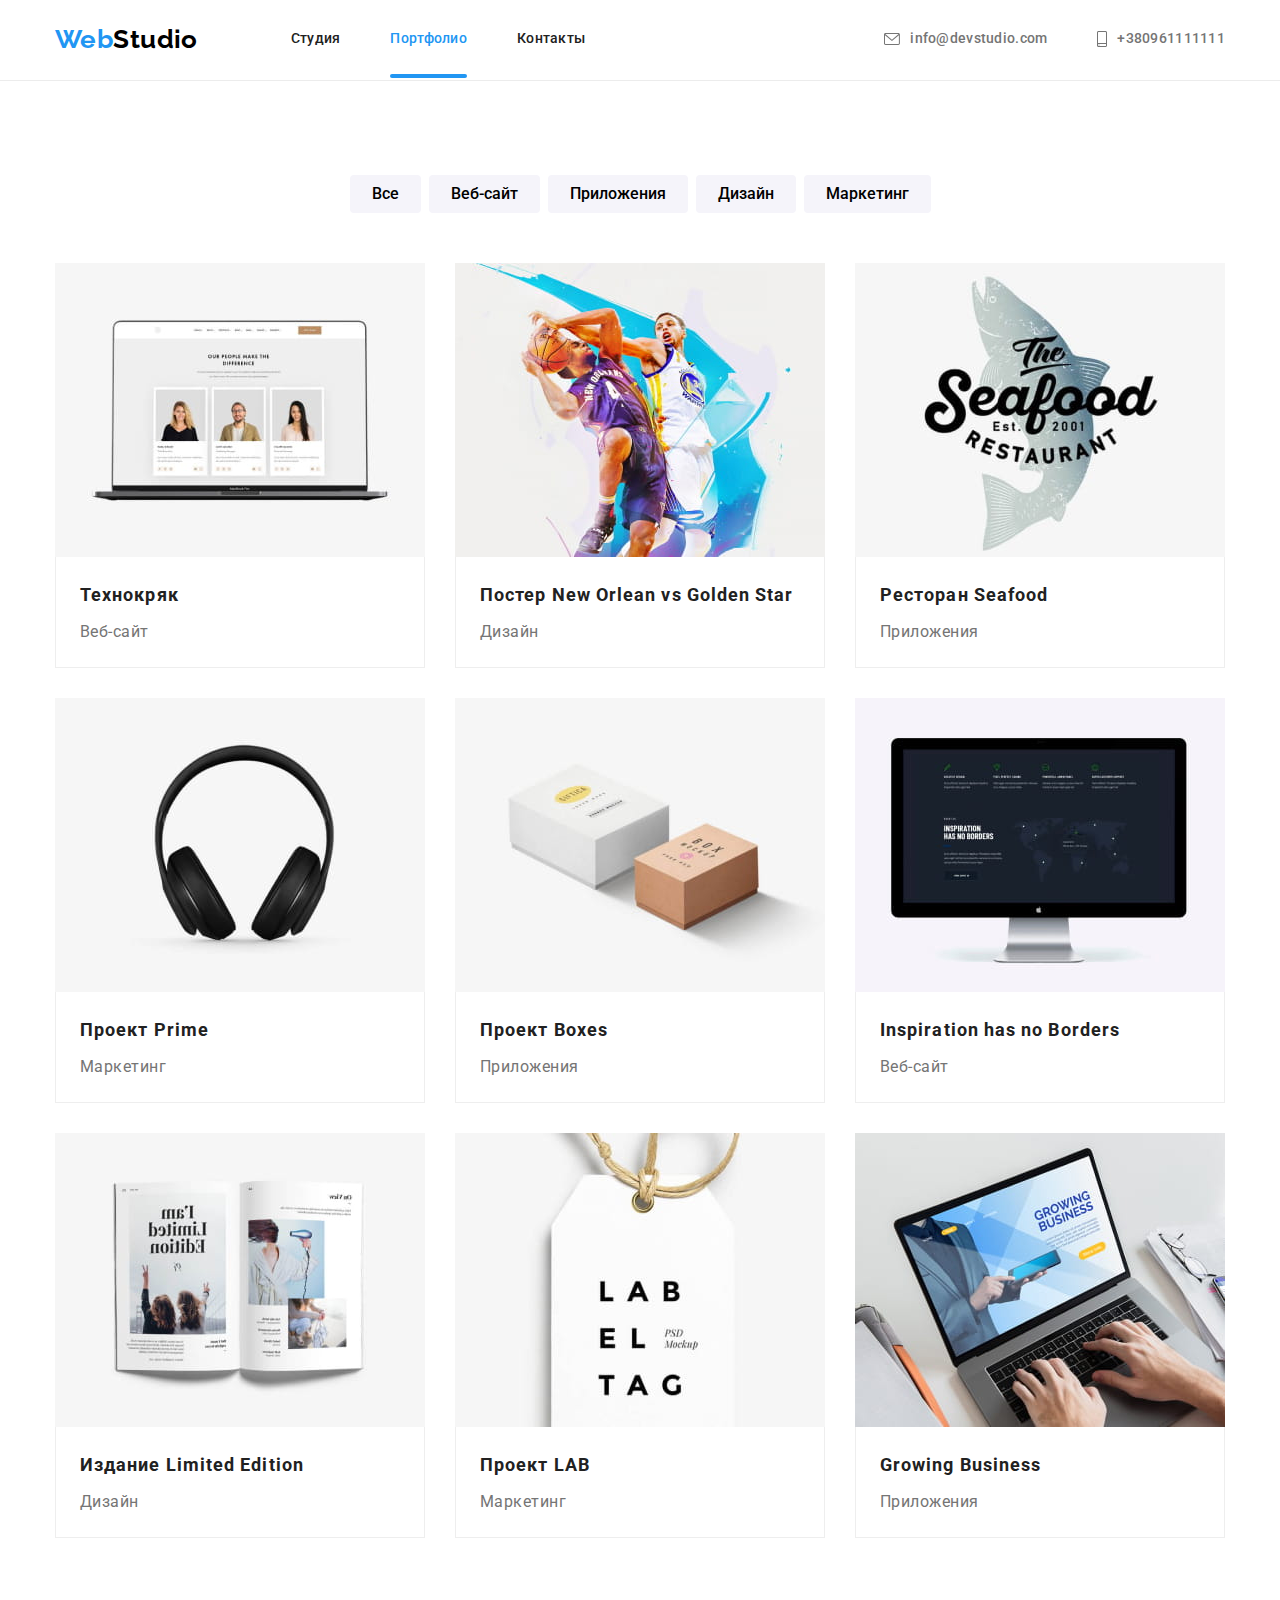
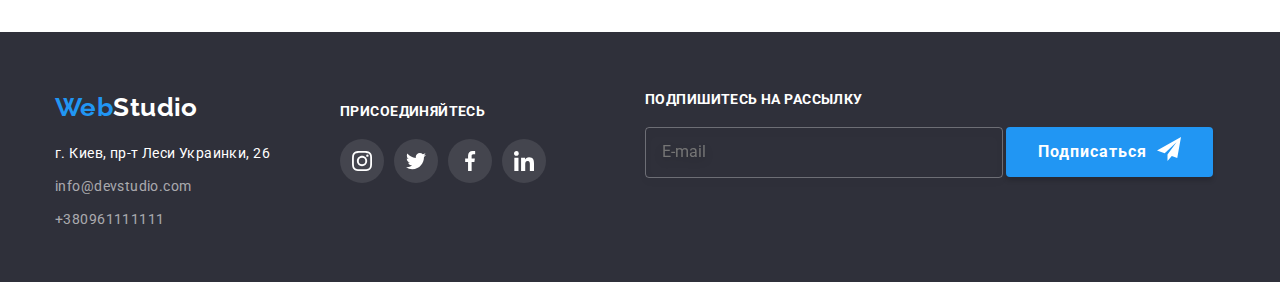
==== portfolio.html @ 018af321 "Initial commit" ====
<!DOCTYPE html>
<html lang="ru">
<head>
    <meta charset="UTF-8">
    <meta http-equiv="X-UA-Compatible" content="IE=edge">
    <meta name="viewport" content="width=device-width, initial-scale=1.0">
    <title>portfolio</title>
    <link
        href="https://fonts.googleapis.com/css2?family=Raleway:wght@700&family=Roboto:wght@400;500;700;900&display=swap"
        rel="stylesheet">
    <link rel="stylesheet"
        href="https://cdnjs.cloudflare.com/ajax/libs/modern-normalize/0.2.0/modern-normalize.min.css">
    <link rel="stylesheet" href="./css/styles.min.css"/>
</head>
<body class="page">
    <header class="header">
        <div class="container header__container">
            <nav class="header__nav ">
                <a href="./index.html" class="logo header__logo list"><span class="logo__color">Web</span>Studio</a>
                <ul class="list-menu list">
                    <li class="menu__item"><a href="./index.html" class="link menu__link  list">Студия</a></li>
                    <li class="menu__item"><a href="./portfolio.html" class="link menu__link current list">Портфолио</a></li>
                    <li class="menu__item"><a href="#contacts" class="link menu__link list">Контакты</a></li>
                </ul>
            </nav>
            <ul class="auth-nav list">
                <li class="menu__item"><a href="mailto:info@devstudio.com" aria-label="Почта" class="link__contacts list">
                        <svg class="link-contacts-icon" width="16" height="12">
                            <use href="./images/icons.svg#icon-envelope"></use>
                        </svg>info@devstudio.com
                    </a>
                </li>
                <li class="item"><a href="tel:+380961111111" aria-label="Телефон" class="link__contacts list">
                        <svg class="link-contacts-icon" width="10" height="16">
                            <use href="./images/icons.svg#icon-smartphone"></use>
                        </svg>+380961111111</a></li>
            </ul>
        </div>
    </header>
    <main>
        <section class="portfolio">
            <div class="container">
                <h1 class="visually-hidden">Портфолио</h1>
                <ul class="filter list">
                    <li class="filter__item"><button type="button" class="filter__button" aria-label="Все">Все</button></li>
                    <li class="filter__item"><button type="button" class="filter__button" aria-label="Веб-сайт">Веб-сайт</button></li>
                    <li class="filter__item"><button type="button" class="filter__button" aria-label="Приложения">Приложения</button></li>
                    <li class="filter__item"><button type="button" class="filter__button" aria-label="Дизайн">Дизайн</button></li>
                    <li class="filter__item"><button type="button" class="filter__button" aria-label="Маркетинг">Маркетинг</button></li>
                </ul>
                <ul class="filter-cards list">
                    <li class="filter-cards__item">
                          <a href="" aria-label="Веб-сайт" class="filter-cards__link list" target="_blank"
                             rel="noopener noreferrer">
                            <div class="animation-box">
                             <img src="./images/projects/img8.jpg" alt="На фото ноутбук" width="370"
                                class="filter-foto">
                                <p class="animation-box__thumb"><span class="animation-box__text">Технокряк это
                                    современная площадка распространения коронавируса.
                                    Компании
                                    используют эту платформу для цифрового
                                    шпионажа и атак на защищённые сервера конкурентов.</span></p>
                             </div>
                        <div class="filter-box">
                            <h2 class="filter-box__title">Технокряк</h2>
                            <p class="filter-box__text">Веб-сайт</p>
                        </div>
                    </a>
                </li>
                    <li class="filter-cards__item">
                        <a href="" aria-label="Дизайн" class="filter-cards__link list" target="_blank"
                                        rel="noopener noreferrer">   
                            <div class="animation-box">         
                                <img src="./images/projects/img9.jpg" alt="На фото афиша с баскетболистами" width="370"
                                class="filter-foto">                                
                                <p class="animation-box__thumb"><span class="animation-box__text">
                                    Технокряк это современная площадка распространения коронавируса. Компании используют эту платформу для цифрового шпионажа и атак на защищённые сервера конкурентов.
                                </span>   
                            </p>    
                         </div>        
                                <div class="filter-box">
                                     <h2 class="filter-box__title">Постер New Orlean vs Golden Star</h2>
                                    <p class="filter-box__text">Дизайн</p>
                                 </div>                           
                        </a>
                    </li>
                    <li class="filter-cards__item">
                        <a href="" aria-label="Приложения"  class="filter-cards__link list" target="_blank"
                                        rel="noopener noreferrer">
                            <div class="animation-box"> 
                                <img src="./images/projects/img10.jpg" alt="На фото логотип ресторана" width="370"
                                     class="filter-foto">
                                        <p class="animation-box__thumb"><span class="animation-box__text">
                                        Технокряк это современная площадка распространения коронавируса. Компании используют эту платформу для цифрового шпионажа и атак на защищённые сервера конкурентов.</span>
                                        </p>          
                             </div>                                           
                            <div class="filter-box">
                                <h2 class="filter-box__title">Ресторан Seafood</h2>
                                <p class="filter-box__text">Приложения</p>
                            </div>
                        </a>
                    </li>
                    <li class="filter-cards__item">
                        <a href="" aria-label="Маркетинг" class="filter-cards__link list" target="_blank"
                                        rel="noopener noreferrer">
                            <div class="animation-box"> 
                                <img src="./images/projects/img13.jpg" alt="На фото наушники" width="370"
                                class="filter-foto">
                                    <p class="animation-box__thumb"><span class="animation-box__text">
                                    Технокряк это современная площадка распространения коронавируса. Компании используют эту платформу для цифрового шпионажа и атак на защищённые сервера конкурентов.</span>
                                    </p>
                         </div>             
                                <div class="filter-box">
                                    <h2 class="filter-box__title">Проект Prime</h2>
                                    <p class="filter-box__text">Маркетинг</p>
                                </div>      
                         </a>
                    </li>
                    <li class="filter-cards__item">
                        <a href="" aria-label="Приложения" class="filter-cards__link list" target="_blank"
                                        rel="noopener noreferrer">
                             <div class="animation-box">
                                 <img src="./images/projects/img11.jpg" alt="На фото коробки" width="370"
                                class="filter-foto">
                                    <p class="animation-box__thumb"><span class="animation-box__text">
                                    Технокряк это современная площадка распространения коронавируса. Компании используют эту платформу для цифрового шпионажа и атак на защищённые сервера конкурентов.</span>
                                    </p>         
                         </div>               
                            <div class="filter-box">
                                <h2 class="filter-box__title">Проект Boxes</h2>
                                <p class="filter-box__text">Приложения</p>
                            </div>
                        </a>
                    </li>
                    <li class="filter-cards__item">
                        <a href="" aria-label="Веб-сайт" class="filter-cards__link list" target="_blank"
                                        rel="noopener noreferrer">
                            <div class="animation-box">
                                <img src="./images/projects/img12.jpg" alt="На фото монитор" width="370"
                                class="filter-foto">
                                    <p class="animation-box__thumb"><span class="animation-box__text">
                                    Технокряк это современная площадка распространения коронавируса. Компании используют эту платформу для цифрового шпионажа и атак на защищённые сервера конкурентов.</span>
                                    </p>
                         </div>              
                             <div class="filter-box">
                                <h2 class="filter-box__title">Inspiration has no Borders</h2>
                                <p class="filter-box__text">Веб-сайт</p>
                            </div>
                        </a>
                    </li>
                    <li class="filter-cards__item">
                        <a href="" aria-label="Дизайн" class="filter-cards__link list" target="_blank"
                                        rel="noopener noreferrer">
                             <div class="animation-box">
                                <img src="./images/projects/img14.jpg" alt="На фото книга" width="370" class="filter-foto">
                                    <p class="animation-box__thumb"><span class="animation-box__text">
                                    Технокряк это современная площадка распространения коронавируса. Компании используют эту платформу для цифрового шпионажа и атак на защищённые сервера конкурентов.</span>>
                                    </p>
                         </div>        
                            <div class="filter-box">
                                <h2 class="filter-box__title">Издание Limited Edition</h2>
                                <p class="filter-box__text">Дизайн</p>
                            </div>
                        </a>
                    </li>
                    <li class="filter-cards__item">
                        <a href="" aria-label="Маркетинг" class="filter-cards__link list" target="_blank"
                                        rel="noopener noreferrer">
                             <div class="animation-box">
                                <img src="./images/projects/img15.jpg" alt="На фото ярлык с логотипом" width="370"
                                class="filter-foto">
                                        <p class="animation-box__thumb"><span class="animation-box__text">
                                        Технокряк это современная площадка распространения коронавируса. Компании используют эту платформу для цифрового шпионажа и атак на защищённые сервера конкурентов.</span>
                                        </p>
                             </div>        
                            <div class="filter-box">
                                <h2 class="filter-box__title">Проект LAB</h2>
                                <p class="filter-box__text">Маркетинг</p>
                            </div>
                        </a>
                    </li>
                    <li class="filter-cards__item">
                        <a href="" aria-label="Приложения" class="filter-cards__link list" target="_blank"
                                        rel="noopener noreferrer">
                                        <div class="animation-box">
                            <img src="./images/projects/img16.jpg" alt="На фото человек работает на ноутбуке"
                                width="370" class="filter-foto">
                                    <p  class="animation-box__thumb"><span class="animation-box__text">
                                    Технокряк это современная площадка распространения коронавируса. Компании используют эту платформу для цифрового шпионажа и атак на защищённые сервера конкурентов.</span>
                                    </p>
                                </div>       
                            <div class="filter-box">
                                <h2 class="filter-box__title">Growing Business</h2>
                                <p class="filter-box__text">Приложения</p>
                            </div>
                        </a>
                    </li>
                </ul>
            </div>
        </section>
    </main>
    <footer class="footer">
        <div class="container">
            <div class="footerbox">
                <div class="footer__address-block">
                    <a href="./index.html" class="logo footer__logo--size"><span class="logo__color">Web</span><span
                            class="logo-color--change">Studio</span></a>
                    <address class="footer-address" id="contacts">
                        <ul class="footer-address__list list">
                            <li><a href="https://goo.gl/maps/zxBXprxEHdJfPsus8" aria-label="Гугл карта" target="_blank"
                                    rel="noopener noreferrer" class="footer-address__map list">
                                    г. Киев, пр-т Леси Украинки, 26</a></li>
                            <li><a href="mailto:info@devstudio.com" aria-label="Почта"
                                    class="footer-address__contacts list">info@devstudio.com</a></li>
                            <li><a href="tel:+380961111111" aria-label="Телефон"
                                    class="footer-address__contacts list">+380961111111</a></li>
                        </ul>
                    </address>
                </div>
                <div class="footer-social">
                    <p class="footer-social__text">присоединяйтесь</p>
                    <ul class="social-list list">
                        <li class="social-list__item ">
                            <a href="" class="social-list__link end" aria-label="Инстаграмм" target="_blank"
                                rel="noopener noreferrer">
                                <svg class="social-list__icon end" width="20" height="20">
                                    <use href="./images/icons.svg#icon-instagram"></use>
                                </svg>
                            </a>
                        </li>
                        <li class="social-list__item">
                            <a href="" class="social-list__link end" aria-label="Твиттер" target="_blank"
                                rel="noopener noreferrer">
                                <svg class="social-list__icon end" width="20" height="20">
                                    <use href="./images/icons.svg#icon-twitter"></use>
                                </svg>
                            </a>
                        </li>
                        <li class="social-list__item">
                            <a href="" class="social-list__link end" aria-label="Фейсбук" target="_blank"
                                rel="noopener noreferrer">
                                <svg class="social-list__icon end" width="20" height="20">
                                    <use href="./images/icons.svg#icon-facebook"></use>
                                </svg>
                            </a>
                        </li>
                        <li class="social-list__item">
                            <a href="" class="social-list__link end" aria-label="Линкедин" target="_blank"
                                rel="noopener noreferrer">
                                <svg class="social-list__icon end" width="20" height="20">
                                    <use href="./images/icons.svg#icon-linkedin"></use>
                                </svg>
                            </a>
                        </li>
                    </ul>
                </div>
            </div>
            <div class="footer-mailing">
                <p class="footer-mailing__title">Подпишитесь на рассылку</p>
                <div class="footer-form">
                    <form name="footer-form__signup">
                        <label class="signup__label">
                        <input class="footer-form-input" type="email" name="email" placeholder="E-mail" />
                        <button class="button footer-button" type="submit">Подписаться
                            <svg class="icon" width="24" height="24">
                              <use href="./images/icons.svg#icon-send"></use>
                            </svg>
                        </button>
                      </form>
                </div>
            </div>
        </div>
    </footer>
</body>

</html>
---- css/styles.min.css ----
/*! modern-normalize | MIT License | https://github.com/sindresorhus/modern-normalize */html{box-sizing:border-box}*,::after,::before{box-sizing:inherit}html{line-height:1.15}body{margin:0}h1{font-size:2em;margin:.67em 0}hr{box-sizing:content-box;height:0}pre{font-family:monospace,monospace;font-size:1em}a{-webkit-text-decoration-skip:objects}abbr[title]{text-decoration:underline dotted}b,strong{font-weight:bolder}code,kbd,samp{font-family:monospace,monospace;font-size:1em}small{font-size:80%}sub,sup{font-size:75%;line-height:0;position:relative;vertical-align:baseline}sub{bottom:-.25em}sup{top:-.5em}button,input,optgroup,select,textarea{font-family:inherit;font-size:100%;line-height:1.15;margin:0}button,select{text-transform:none}[type=reset],[type=submit],button{-webkit-appearance:button}[type=button]::-moz-focus-inner,[type=reset]::-moz-focus-inner,[type=submit]::-moz-focus-inner,button::-moz-focus-inner{border-style:none;padding:0}[type=button]:-moz-focusring,[type=reset]:-moz-focusring,[type=submit]:-moz-focusring,button:-moz-focusring{outline:1px dotted ButtonText}fieldset{padding:.35em .75em .625em}legend{padding:0}progress{vertical-align:baseline}[type=number]::-webkit-inner-spin-button,[type=number]::-webkit-outer-spin-button{height:auto}[type=search]{-webkit-appearance:textfield;outline-offset:-2px}[type=search]::-webkit-search-cancel-button,[type=search]::-webkit-search-decoration{-webkit-appearance:none}::-webkit-file-upload-button{-webkit-appearance:button;font:inherit}details{display:block}summary{display:list-item}:root{--accent-color: #2196f3;--text-title-color: #212121;--text-color: #757575;--icons-color: #afb1b8;--primary-white-color: #ffffff;--dark-bg-color: #2f303a;--accent-bg-color: #f5f4fa;--section-text-set: 4;--section-text-set-gap: 30px;--team-list-set: 4;--team-list-set-gap: 30px;--section-foto-set: 3;--section-foto-set-gap: 30px;--section-button-footer: 15px;--section-clients-set: 6;--section-clients-set-gap: 30px;--section-filter-link-set: 3;--section-filter-link-gap: 30px;--bg-jobs-text: rgba(47, 48, 58, 0.8);--section-jobs-list-set: 3;--section-jobs-list-set-gap: 30px;--transition-transform: transform 250ms cubic-bezier(0.4, 0, 0.2, 1);--description-list-set: 4;--description-list-set-gap: 30px;--animation-box: rgba(33, 150, 243, 0.9);--card-shadow: 0px 1px 3px rgba(0, 0, 0, 0.12),
      0px 1px 1px rgba(0, 0, 0, 0.14), 0px 2px 1px rgba(0, 0, 0, 0.2);--card-shadow: 0px 1px 3px rgba(0, 0, 0, 0.12),
      0px 1px 1px rgba(0, 0, 0, 0.14), 0px 2px 1px rgba(0, 0, 0, 0.2);--filter-cards-shadow: 0px 1px 1px rgba(0, 0, 0, 0.12),
      0px 4px 4px rgba(0, 0, 0, 0.06), 1px 4px 6px rgba(0, 0, 0, 0.16);--filter-button-swdow: 0px 3px 1px rgba(0, 0, 0, 0.1),
      0px 1px 2px rgba(0, 0, 0, 0.08), 0px 2px 2px rgba(0, 0, 0, 0.12)}body{background-color:var(--primary-white-color);color:var(--text-title-color);font-family:Roboto, sans-serif;font-weight:400;font-size:14px;line-height:1.71;letter-spacing:0.03em}html{box-sizing:border-box}*,*::after,*::before{box-sizing:inherit}h1,h2,h3,h4,h5,h6,p{margin-top:0}img{display:block;max-width:100%;height:auto}.list{list-style:none;text-decoration:none;color:inherit;padding:0;margin:0}.visually-hidden{position:absolute !important;clip:rect(1px 1px 1px 1px);clip:rect(1px, 1px, 1px, 1px);padding:0 !important;border:0 !important;height:1px !important;width:1px !important;overflow:hidden}.container{width:1200px;padding-right:15px;padding-left:15px;margin-right:auto;margin-left:auto}.button{display:inline-flex;padding:10px 32px;min-width:200px;color:var(--primary-white-color);background-color:var(--accent-color);font-family:inherit;font-weight:700;font-size:16px;line-height:1.87;letter-spacing:0.06em;border:none;cursor:pointer;box-shadow:0px 4px 4px rgba(0,0,0,0.15);border-radius:4px;transition:background-color 250ms cubic-bezier(0.4, 0, 0.2, 1)}.buttonbutton:hover,.buttonbottom:focus{background-color:#188ce8}.button .icon{margin-left:10px;fill:var(--primary-white-color)}.menu__link{position:relative;color:var(--text-title-color);padding-top:32px;padding-bottom:32px;transition:color 250ms cubic-bezier(0.4, 0, 0.2, 1)}.menu__link:hover,.menu__link:focus{color:var(--accent-color)}.menu__item .menu__link.current{color:var(--accent-color)}.list-menu .menu__item:not(:last-child){margin-right:50px}.menu__link.current.list::after{content:"";position:absolute;left:0px;bottom:0px;display:block;width:100%;height:4px;border-radius:2px;background-color:var(--accent-color)}.auth-nav{display:inline-flex;align-items:center;font-weight:500;font-size:14px;line-height:1.14;letter-spacing:0.02em}.auth-nav .menu__item:not(:last-child){margin-right:50px}.list-menu{display:flex;font-weight:500;font-size:14px;line-height:1.14;letter-spacing:0.02em}.link__contacts:hover .link-contacts-icon,.link__contacts:focus .link-contacts-icon{fill:var(--accent-color)}.link-contacts-icon{margin-right:10px;fill:currentColor;transition:fill 250ms cubic-bezier(0.4, 0, 0.2, 1)}.link__contacts{padding-top:1px;padding-bottom:1px;display:flex;align-items:center;color:var(--text-color);transition:color 250ms cubic-bezier(0.4, 0, 0.2, 1)}.link__contacts:hover,.link__contacts:focus{color:var(--accent-color);transition:color 250ms cubic-bezier(0.4, 0, 0.2, 1)}.social-list{display:inline-flex}.social-list__item+.social-list__item{margin-left:10px}.social-list__link{display:flex;justify-content:center;align-items:center;width:44px;height:44px;border-radius:50%;transition:background-color 250ms cubic-bezier(0.4, 0, 0.2, 1)}.social-list__link:hover,.social-list__link:focus{background-color:var(--accent-color)}.social-list__icon{fill:var(--icons-color);transition:fill 250ms cubic-bezier(0.4, 0, 0.2, 1)}.social-list__link:hover .social-list__icon,.social-list__link:focus .social-list__icon{fill:var(--primary-white-color)}.social-list-link{display:inline-block;widows:206px;margin-left:70px}.social-list__link.end{background:rgba(255,255,255,0.1);transition:background-color 250ms cubic-bezier(0.4, 0, 0.2, 1)}.social-list__link.end:hover,.social-list__link.end:focus{background-color:var(--accent-color)}.social-list__icon.end{fill:var(--primary-white-color)}.logo{display:inline-block;color:#000000;font-family:Raleway, sans-serif;font-weight:700;font-size:26px;line-height:1.19;text-decoration:none}.logo__color{color:var(--accent-color)}.logo-color--change{color:var(--primary-white-color);background-color:#2f303a}.header__logo{margin-right:93px}.footer__logo--size{margin-bottom:20px}.footer-form-input{width:358px;padding:15px 16px;font-size:16px;color:rgba(255,255,255,0.6);background-color:inherit;border:1px solid rgba(255,255,255,0.3);filter:drop-shadow(0px 4px 4px rgba(0,0,0,0.15));border-radius:4px}.footer-form__signup{display:flex}.signup__label{margin-right:12px}.backdrop{position:fixed;z-index:120;visibility:visible;top:0;left:0;width:100%;height:100%;background-color:rgba(0,0,0,0.2);transition:opacity 250ms cubic-bezier(0.4, 0, 0.2, 1),visibility 250ms cubic-bezier(0.4, 0, 0.2, 1)}.backdrop.is-hidden{opacity:0;visibility:hidden;pointer-events:none}.modal{position:relative;top:50%;left:50%;transform:translate(-50%, -50%);width:528px;height:581px;border-radius:4px;background-color:var(--primary-white-color);box-shadow:0px 1px 3px rgba(0,0,0,0.12),0px 1px 1px rgba(0,0,0,0.14),0px 2px 1px rgba(0,0,0,0.2)}.modal__button{position:absolute;display:flex;justify-content:center;align-items:center;top:8px;right:8px;padding:0;width:30px;height:30px;border:2px solid rgba(0,0,0,0.1);border-radius:50%;background-color:var(--main-color);cursor:pointer;transition:fill 250ms cubic-bezier(0.4, 0, 0.2, 1)}.modal__button:focus,.modal__button:hover{fill:var(--accent-color);outline-color:var(--accent-color)}.form{width:448px;padding-top:75px;margin-left:auto;margin-right:auto}.form__title{position:absolute;top:40px;font-weight:700;font-size:20px;line-height:1.15;color:var(--text-title-color)}.form__field{display:flex;position:relative;flex-direction:column;margin-bottom:10px}.form__input{height:40px;width:100%;margin:0;padding:11px 12px 11px 42px;color:var(--text-color);border:1px solid rgba(33,33,33,0.2);box-sizing:border-box;border-radius:4px;cursor:pointer;outline:none;transition:border 250ms cubic-bezier(0.4, 0, 0.2, 1)}.form__input:hover{border-color:var(--accent-color)}.form__input:hover:focus{border:1px solid var(--accent-color);outline-color:var(--accent-color);transition-duration:250ms;transition-timing-function:cubic-bezier(0.4, 0, 0.2, 1)}.form__input:hover+.form__icon,.form__input:focus+.form__icon{fill:var(--accent-color)}.form__label{font-size:12px;line-height:14px;letter-spacing:0.01em;margin-bottom:4px;color:var(--text-color)}.form__label:focus{border-color:#188ce8}.form__icon{position:absolute;top:50%;left:12px;transition:fill 250ms cubic-bezier(0.4, 0, 0.2, 1)}.form__textarea{font-weight:400;font-size:12px;line-height:1.17;letter-spacing:0.01em;color:rgba(117,117,117,0.5);border:1px solid rgba(33,33,33,0.2);box-sizing:border-box;border-radius:4px;resize:none;transition:border 250ms cubic-bezier(0.4, 0, 0.2, 1)}.form__textarea:hover,.form__textarea:focus{border:1px solid var(--accent-color);outline-color:var(--accent-color)}.form__textarea::placeholder{padding-left:16px;padding-top:12px;font-size:14px;line-height:14px;letter-spacing:0.01em;color:rgba(117,117,117,0.5)}.checkbox{position:absolute;display:flex;align-items:center;margin-left:54px}.checkbox__modal{position:absolute;text-align:start;display:inline-block}.text-checkbox{font-size:14px;line-height:1.71;letter-spacing:0.03em;color:var(--text-color);margin:0;margin-left:7px}.checkbox__icon{display:inline-block;margin-right:7px;width:16px;height:15px;border:2px solid var(--text-title-color);border-radius:2px;transition:border-color 250ms cubic-bezier(0.4, 0, 0.2, 1),background-color 250ms cubic-bezier(0.4, 0, 0.2, 1),background-image 250ms cubic-bezier(0.4, 0, 0.2, 1)}.checkbox__modal:checked+.checkbox__icon{border-color:var(--accent-color);background-color:var(--accent-color);background-image:url(../images/icon/icon-check.svg);background-size:contain;background-origin:border-box}.checkbox__link{margin:0px;margin-left:5px;text-align:center;font-weight:400;font-size:14px;line-height:1.71;text-decoration-line:underline;color:var(--accent-color)}.checkbox__button{position:absolute;left:50%;bottom:40px;transform:translateX(-50%);margin:0;padding:0;width:200px;height:50px;font-weight:700;font-size:16px;line-height:1.87;letter-spacing:0.06em;color:var(--primary-white-color);background:var(--accent-color);box-shadow:0px 4px 4px rgba(0,0,0,0.15);border-radius:4px;cursor:pointer;border:none;transition:color 250ms cubic-bezier(0.4, 0, 0.2, 1),background-color 250ms cubic-bezier(0.4, 0, 0.2, 1)}.checkbox__button:focus,.checkbox__button:hover{background-color:#188CE8}.header{padding-top:24px;padding-bottom:25px;border-bottom:1px solid #ececec}.header.border{border-bottom:1px solid #ececec}.header__container{display:flex;justify-content:flex-end;align-items:center}.header__nav{display:inline-flex;align-items:center;margin-right:auto}.hero{background-color:#c4c4c4;text-align:center;padding-top:200px;padding-bottom:200px}.overlay{height:600px;max-width:1600px;margin-left:auto;margin-right:auto;background-image:linear-gradient(to right, rgba(47,48,58,0.4), rgba(47,48,58,0.4)),url(../images/hero.jpg);background-repeat:no-repeat;background-position:center;background-size:cover}.hero__center{display:flex;flex-direction:column}.hero__title{display:inline-block;color:var(--primary-white-color);font-weight:900;font-size:44px;line-height:1.36;max-width:696px;letter-spacing:0.06em;text-transform:uppercase;margin-right:auto;margin-left:auto;margin-bottom:30px}.hero-button{display:inline-block;color:var(--primary-white-color);background-color:var(--accent-color);font-family:inherit;font-weight:700;font-size:16px;line-height:1.87;letter-spacing:0.06em;border:none;cursor:pointer;box-shadow:0px 4px 4px rgba(0,0,0,0.15);border-radius:4px;padding:10px 32px;min-width:200px;transition:background-color 250ms cubic-bezier(0.4, 0, 0.2, 1)}.hero-button:hover,.hero-button:focus{background-color:#188ce8}.section{padding-top:94px;padding-bottom:94px}.section__title{font-size:36px;line-height:1.16;text-align:center;margin-bottom:50px}.description{padding-top:85px}.description__list{padding:0;margin:0;display:flex;flex-wrap:wrap;margin-left:calc(-1 * var(--description-list-set-gap))}.description__title{font-size:14px;line-height:1.14;text-transform:uppercase;margin-bottom:10px}.description__text{color:var(--text-color);margin-bottom:0}.description__item-box{display:flex;justify-content:center;align-items:center;min-height:120px;margin-bottom:30px;background:#f5f4fa;border-radius:4px}.description__item{flex-basis:calc( 100% / var(--description-list-set) - var(--description-list-set-gap));margin-left:var(--description-list-set-gap)}.jobs{padding-top:0}.section-jobs__list{display:flex;flex-wrap:wrap;padding:0;margin:0;margin-left:calc(-1 * var(--section-jobs-list-set-gap))}.section-jobs__item{flex-basis:calc( 100% / var(--section-jobs-list-set) - var(--section-jobs-list-set-gap));margin-left:var(--section-jobs-list-set-gap)}.section-jobs__item--foto-thumb{display:inline-block;position:relative}.section-jobs__text{display:inline-flex;justify-content:center;align-items:center;position:absolute;width:100%;min-height:70px;bottom:0;margin:0;font-weight:700;font-size:14px;line-height:1.14;text-transform:uppercase;color:var(--primary-white-color);background:var(--bg-jobs-text)}.section.team{background-color:var(--accent-bg-color)}.team__list{padding:0;margin:0;display:flex;flex-wrap:wrap;margin-left:calc(-1 * var(--team-list-set-gap))}.team__item{background-color:var(--primary-white-color);flex-basis:calc( 100% / var(--team-list-set) - var(--team-list-set-gap));margin-left:var(--team-list-set-gap);box-shadow:var(--card-shadow);border-radius:0px 0px 4px 4px}.team-foto{margin:auto}.team__card-box{padding:30px 10px;text-align:center}.team__card-title{font-weight:500;font-size:16px;line-height:1.18;margin-bottom:10px}.team-card-text{color:var(--text-color);font-size:16px;line-height:1.18;margin-bottom:16px}.clients__titel{font-weight:700;font-size:36px;line-height:1.16;text-align:center;margin-bottom:50px}.clients-list{display:inline-flex;margin-left:calc(-1 * var(--section-clients-set-gap))}.clients-list__item{flex-basis:calc( 100% / var(--section-clients-set) - var(--section-clients-set-gap));margin-left:var(--section-clients-set-gap)}.clients-list__link{display:flex;justify-content:center;align-items:center;width:170px;height:90px;border:1px solid var(--icons-color);border-radius:4px;transition:border 250ms cubic-bezier(0.4, 0, 0.2, 1)}.clients-list__link:hover,.clients-list__link:focus{border:1px solid var(--accent-color)}.clients-list__icon{fill:var(--icons-color);transition:fill 250ms cubic-bezier(0.4, 0, 0.2, 1)}.clients-list__link:hover .clients-list__icon,.clients-list__link:focus .clients-list__icon{fill:var(--accent-color)}.portfolio{padding-top:94px;padding-bottom:94px}.filter{display:-webkit-box;display:-ms-flexbox;display:flex;-webkit-box-pack:center;-ms-flex-pack:center;justify-content:center;-webkit-box-align:center;-ms-flex-align:center;align-items:center;margin-bottom:50px}.filter__item:not(:last-child){margin-right:8px}.filter__button{background-color:#F5F4FA;display:inline-block;font-family:inherit;font-weight:500;font-size:16px;line-height:1.62;text-align:center;padding:6px 22px;border-radius:4px;border:transparent;cursor:pointer;-webkit-transition:var(--transition-bgc-color-shadow);-o-transition:var(--transition-bgc-color-shadow);transition:var(--transition-bgc-color-shadow)}.filter__button:hover,.filter__button:focus{color:var(--primary-white-color);background-color:var(--accent-color);-webkit-box-shadow:var(--filter-button-swdow);box-shadow:var(--filter-button-swdow)}.filter-cards{padding:0;margin:0;display:-webkit-box;display:-ms-flexbox;display:flex;-ms-flex-wrap:wrap;flex-wrap:wrap;margin-left:calc(-1 * var(--section-filter-link-gap));margin-top:calc(-1 * var(--section-filter-link-gap))}.filter-cards__item{-ms-flex-preferred-size:calc( 100% / var(--section-filter-link-set) - var(--section-filter-link-gap));flex-basis:calc( 100% / var(--section-filter-link-set) - var(--section-filter-link-gap));margin-left:var(--section-filter-link-gap);margin-top:var(--section-filter-link-gap)}.filter-cards__link p{margin-bottom:0}.filter-cards__link{display:block;-webkit-transition:var(--transition-shadow);-o-transition:var(--transition-shadow);transition:var(--transition-shadow)}.filter-cards__link:hover,.filter-cards__link:focus{-webkit-box-shadow:var(--filter-cards-shadow);box-shadow:var(--filter-cards-shadow)}.filter-cards__link:hover .animation-box__thumb,.filter-cards__link:focus .animation-box__thumb{-webkit-transform:translateY(0);-ms-transform:translateY(0);transform:translateY(0)}.filter-box{padding:20px 24px;border:1px solid #EEEEEE;border-top:none}.filter-box__title{color:var(--text-title-color);font-weight:700;font-size:18px;line-height:2;letter-spacing:0.06em;margin-bottom:4px}.filter-box__text{color:var(--text-color);font-size:16px;line-height:1.87;letter-spacing:0.03em}.animation-box{position:relative;overflow:hidden}.animation-box__thumb{position:absolute;top:0;left:0;width:100%;height:100%;background:var(--animation-box);-webkit-transform:translateY(100%);-ms-transform:translateY(100%);transform:translateY(100%);-webkit-transition:var(--transition-transform);-o-transition:var(--transition-transform);transition:var(--transition-transform)}.animation-box__text{position:absolute;top:50%;left:50%;width:322px;-webkit-transform:translate(-50%, -50%);-ms-transform:translate(-50%, -50%);transform:translate(-50%, -50%);font-size:18px;line-height:1.56;color:var(--primary-white-color)}.footer{background-color:#2F303A;padding-top:60px;padding-bottom:50px}.footer-address__contacts{font-style:normal;display:inline-flex;flex-direction:column}.footer-address__contacts li:not(:last-child){margin-bottom:9px}.footer-address__contacts{color:rgba(255,255,255,0.6);transition:color 250ms cubic-bezier(0.4, 0, 0.2, 1)}.footer-address__contacts:hover,.footer-address__contacts:focus{color:var(--accent-color)}.footer-address__map{color:var(--primary-white-color);transition:color 250ms cubic-bezier(0.4, 0, 0.2, 1)}.footer-address__map :hover,.footer-address__map:focus{color:var(--accent-color)}.footer-address__list{font-style:normal;display:inline-flex;flex-direction:column}.footer-address__list li:not(:last-child){margin-bottom:9px}.footerbox{display:flex;justify-content:space-between;align-items:baseline}.footer-form{display:flex}.footer .container{display:flex;justify-content:space-between}.footer-mailing{flex-basis:calc 50%-var(--section-button-footer)}.footer-mailing__title{font-weight:700;font-size:14px;line-height:1.14;text-transform:uppercase;color:var(--primary-white-color);margin-bottom:20px}.footer__address-block{margin-right:70px}.footer-social{flex-basis:calc((50% - 45px) / 2)}.footer-social__text{font-weight:700;font-size:14px;line-height:1.14;text-transform:uppercase;color:var(--primary-white-color);margin-bottom:20px}
/*# sourceMappingURL=styles.min.css.map */
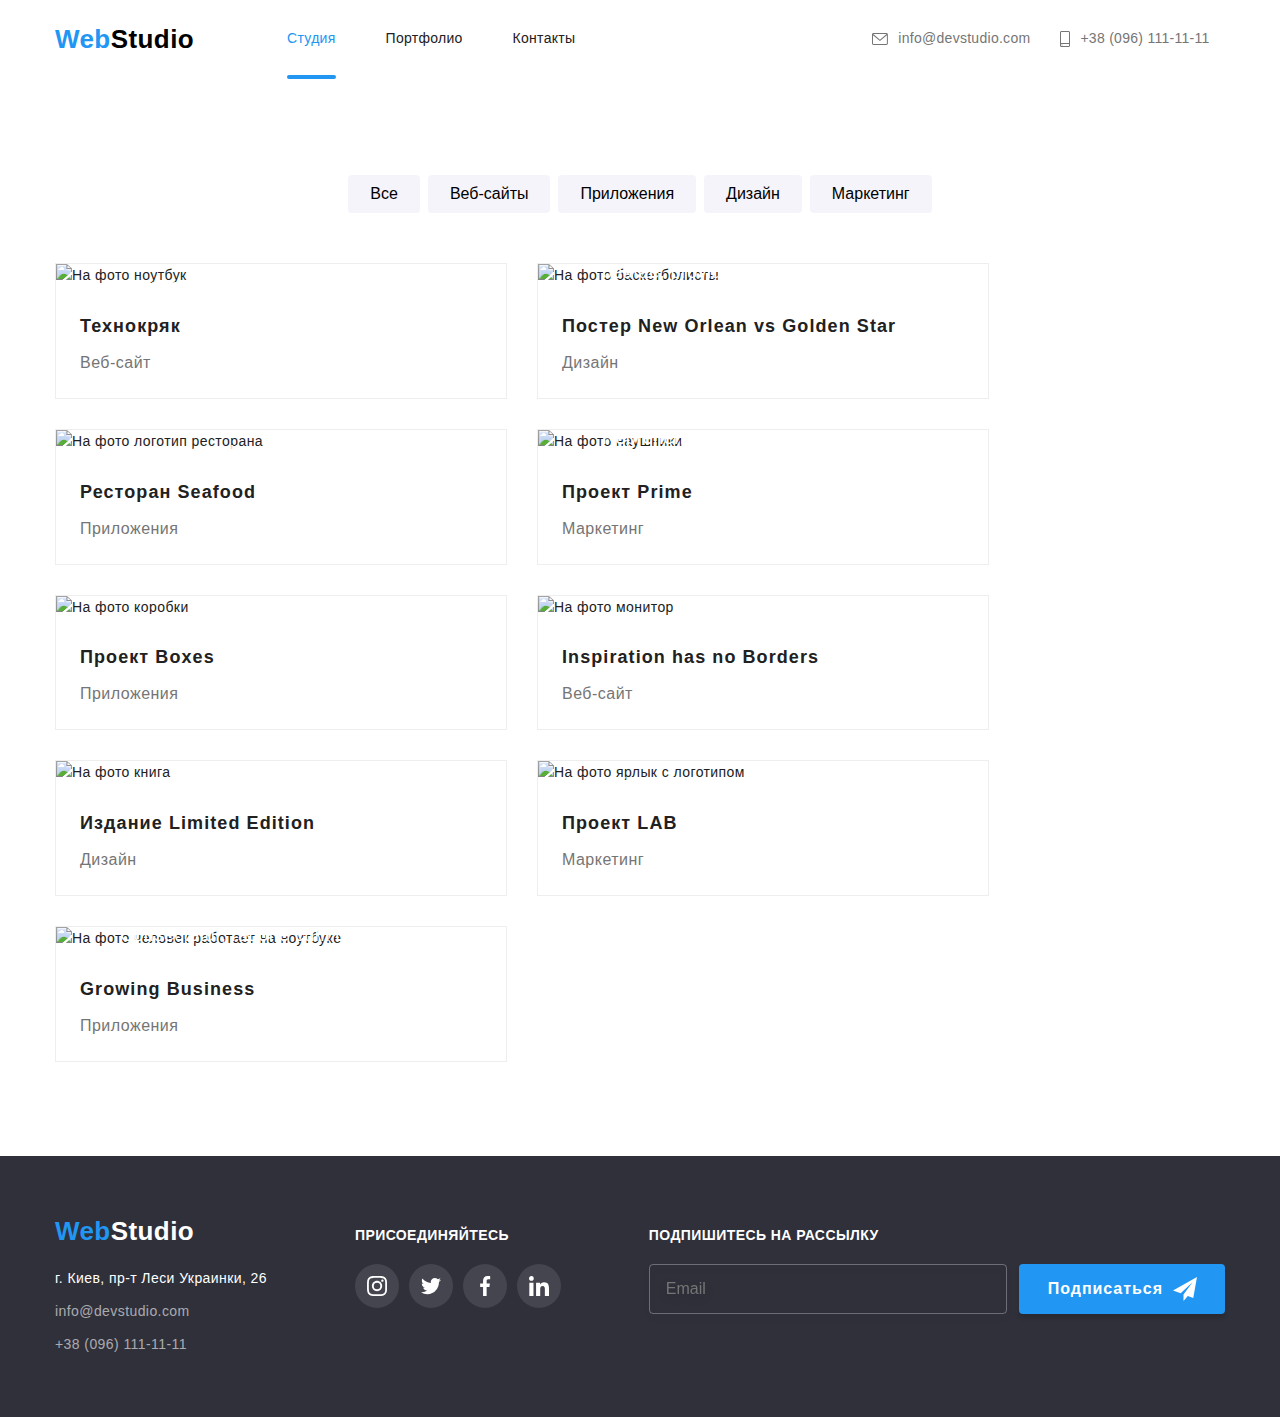
==== commit 2ea3bd3f: "разметка без изображений" ====
--- a/portfolio.html
+++ b/portfolio.html
@@ -1,276 +1,423 @@
 <!DOCTYPE html>
 <html lang="ru">
-<head>
+
+  <head>
     <meta charset="UTF-8">
     <meta http-equiv="X-UA-Compatible" content="IE=edge">
     <meta name="viewport" content="width=device-width, initial-scale=1.0">
-    <title>portfolio</title>
-    <link
-        href="https://fonts.googleapis.com/css2?family=Raleway:wght@700&family=Roboto:wght@400;500;700;900&display=swap"
-        rel="stylesheet">
-    <link rel="stylesheet"
-        href="https://cdnjs.cloudflare.com/ajax/libs/modern-normalize/0.2.0/modern-normalize.min.css">
-    <link rel="stylesheet" href="./css/styles.min.css"/>
-</head>
-<body class="page">
-    <header class="header">
-        <div class="container header__container">
-            <nav class="header__nav ">
-                <a href="./index.html" class="logo header__logo list"><span class="logo__color">Web</span>Studio</a>
-                <ul class="list-menu list">
-                    <li class="menu__item"><a href="./index.html" class="link menu__link  list">Студия</a></li>
-                    <li class="menu__item"><a href="./portfolio.html" class="link menu__link current list">Портфолио</a></li>
-                    <li class="menu__item"><a href="#contacts" class="link menu__link list">Контакты</a></li>
-                </ul>
-            </nav>
-            <ul class="auth-nav list">
-                <li class="menu__item"><a href="mailto:info@devstudio.com" aria-label="Почта" class="link__contacts list">
-                        <svg class="link-contacts-icon" width="16" height="12">
-                            <use href="./images/icons.svg#icon-envelope"></use>
-                        </svg>info@devstudio.com
-                    </a>
-                </li>
-                <li class="item"><a href="tel:+380961111111" aria-label="Телефон" class="link__contacts list">
-                        <svg class="link-contacts-icon" width="10" height="16">
-                            <use href="./images/icons.svg#icon-smartphone"></use>
-                        </svg>+380961111111</a></li>
+    <title>Веб Студия</title>
+    <link href="https://fonts.googleapis.com/css2?family=Raleway:wght@700&family=Roboto:wght@400;500;700;900&display=swap"
+      rel="stylesheet">
+    <link rel="stylesheet" href="https://cdnjs.cloudflare.com/ajax/libs/modern-normalize/0.2.0/modern-normalize.min.css">
+    <link rel="stylesheet" href="./css/styles.min.css">
+  </head>
+  
+    <!-- Тело -->
+  <body class="page">
+    <!-- Шапка -->
+    <header class="page-header page-header--size">
+      <div class="container">
+        <nav class="page-header__nav">
+          <a href="./index.html" class="logo page-header__logo--size list"><span class="logo__text">Web</span>Studio</a>
+          <button type="button" class="page-header__button-menu list" aria-expanded="false" data-menu-open>
+            <svg class="button-menu__icon-open" width="24" height="16">
+              <use href="./images/icons.svg#icon-menu"></use>
+            </svg>
+          </button>
+  
+          <div class="menu-container is-close" data-menu>
+            <div class="page-header__menu">
+              <button type="button" class="page-header__button-menu-close list" data-menu-close>
+                <svg class="button-menu__icon-close" width="18.67" height="18.67">
+                  <use href="./images/icons.svg#icon-close"></use>
+                </svg>
+              </button>
+  
+              <ul class="site-nav list">
+                <li class="site-nav__item"><a href="./index.html"
+                    class="site-nav__link site-nav__link--current list">Студия</a></li>
+                <li class="site-nav__item"><a href="./portfolio.html" class="site-nav__link list">Портфолио</a>
+                </li>
+                <li class="site-nav__item"><a href="#contacts" class="site-nav__link list">Контакты</a></li>
+              </ul>
+  
+              <ul class="auth-nav list">
+                <li class="auth-nav__item"><a href="tel:+380961111111" aria-label="Телефон" class="auth-nav__link list">
+                    <svg class="auth-nav__icon auth-nav__icon--tel">
+                      <use href="./images/icons.svg#icon-smartphone"></use>
+                    </svg>+38 (096) 111-11-11</a></li>
+  
+                <li class="auth-nav__item"><a href="mailto:info@devstudio.com" aria-label="Почта"
+                    class="auth-nav__link list">
+                    <svg class="auth-nav__icon auth-nav__icon--mail">
+                      <use href="./images/icons.svg#icon-envelope"></use>
+                    </svg>info@devstudio.com
+                  </a>
+                </li>
+  
+              </ul>
+              <ul class="menu-list list">
+                <li class="menu-list__item">
+                  <a href="" class="menu-list__link list" aria-label="Инстаграмм" target="_blank"
+                    rel="noopener noreferrer">Instagram</a>
+                </li>
+  
+                <li class="menu-list__item">
+                  <a href="" class="menu-list__link list" aria-label="Твиттер" target="_blank"
+                    rel="noopener noreferrer">Twitter</a>
+                </li>
+  
+                <li class="menu-list__item">
+                  <a href="" class="menu-list__link list" aria-label="Фейсбук" target="_blank"
+                    rel="noopener noreferrer">Facebook</a>
+                </li>
+  
+                <li class="menu-list__item">
+                  <a href="" class="menu-list__link list" aria-label="Линкедин" target="_blank"
+                    rel="noopener noreferrer">LinkedIn</a>
+                </li>
+              </ul>
+            </div>
+          </div>
+        </nav>
+      </div>
+    </header>
+  <main>
+    <section class="section portfolio">
+      <div class="container">
+        <h1 class="visually-hidden">Портфолио</h1>
+        <ul class="filter list">
+          <li class="filter__item"><button type="button" class="filter__button" aria-label="Все">Все</button>
+          </li>
+          <li class="filter__item"><button type="button" class="filter__button" aria-label="Веб-сайт">Веб-сайты</button>
+          </li>
+          <li class="filter__item"><button type="button" class="filter__button"
+              aria-label="Приложения">Приложения</button></li>
+          <li class="filter__item"><button type="button" class="filter__button" aria-label="Дизайн">Дизайн</button></li>
+          <li class="filter__item"><button type="button" class="filter__button"
+              aria-label="Маркетинг">Маркетинг</button></li>
+        </ul>
+        <ul class="filter-cards list">
+          <li class="filter-cards__item">
+            <a href="" aria-label="Веб-сайт" class="filter-cards__link list" target="_blank" rel="noopener noreferrer">
+              <div class="animation-box">
+                <picture>
+                  <source
+                    srcset="./images/portfolio/desktop/portfoliolink1desktop.jpg 1x, ./images/portfolio/desktop/portfoliolink1desktop@2x.jpg 2x"
+                    media="(min-width: 1200px)" type="image/jpeg" />
+                  <source
+                    srcset="./images/portfolio/tablet/portfoliolink1tablet.jpg 1x, ./images/portfolio/tablet/portfoliolink1tablet@2x.jpg 2x"
+                    media="(min-width: 768px)" type="image/jpeg" />
+                  <source
+                    srcset="./images/portfolio/mobile/portfoliolink1mobile.jpg 1x, ./images/portfolio/mobile/portfoliolink1mobile@2x.jpg 2x"
+                    media="(max-width: 767px)" type="image/jpeg" />
+                  <img src="./images/portfolio/mobile/portfoliolink1mobile.jpg" width="450" alt="На фото ноутбук">
+                </picture>
+                <p class="animation-box__thumb"><span class="animation-box__text">Технокряк это
+                    современная площадка распространения коронавируса.
+                    Компании
+                    используют эту платформу для цифрового
+                    шпионажа и атак на защищённые сервера конкурентов.</span></p>
+              </div>
+              <div class="filter-box filter-box--size">
+                <h2 class="filter-box__title">Технокряк</h2>
+                <p class="filter-box__text">Веб-сайт</p>
+              </div>
+            </a>
+          </li>
+          <li class="filter-cards__item">
+            <a href="" aria-label="Дизайн" class="filter-cards__link list" target="_blank" rel="noopener noreferrer">
+              <div class="animation-box">
+                <picture>
+                  <source
+                    srcset="./images/portfolio/desktop/portfoliolink2desktop.jpg 1x, ./images/portfolio/desktop/portfoliolink2desktop@2x.jpg 2x"
+                    media="(min-width: 1200px)" type="image/jpeg" />
+                  <source
+                    srcset="./images/portfolio/tablet/portfoliolink2tablet.jpg 1x, ./images/portfolio/tablet/portfoliolink2tablet@2x.jpg 2x"
+                    media="(min-width: 768px)" type="image/jpeg" />
+                  <source
+                    srcset="./images/portfolio/mobile/portfoliolink2mobile.jpg 1x, ./images/portfolio/mobile/portfoliolink2mobile@2x.jpg 2x"
+                    media="(max-width: 767px)" type="image/jpeg" />
+                  <img src="./images/portfolio/mobile/portfoliolink2mobile.jpg" width="450" alt="На фото баскетболисты">
+                </picture>
+                <p class="animation-box__thumb"><span class="animation-box__text">Lorem ipsum dolor sit
+                    amet consectetur adipisicing elit. Magnam beatae, provident similique ab eum id
+                    sint recusandae temporibus! Eveniet nam nobis temporibus quidem harum
+                    perspiciatis, praesentium tenetur veniam!</span></p>
+              </div>
+              <div class="filter-box">
+                <h2 class="filter-box__title">Постер New Orlean vs Golden Star</h2>
+                <p class="filter-box__text">Дизайн</p>
+              </div>
+            </a>
+          </li>
+          <li class="filter-cards__item">
+            <a href="" aria-label="Приложения" class="filter-cards__link list" target="_blank"
+              rel="noopener noreferrer">
+              <div class="animation-box">
+                <picture>
+                  <source
+                    srcset="./images/portfolio/desktop/portfoliolink3desktop.jpg 1x, ./images/portfolio/desktop/portfoliolink3desktop@2x.jpg 2x"
+                    media="(min-width: 1200px)" type="image/jpeg" />
+                  <source
+                    srcset="./images/portfolio/tablet/portfoliolink3tablet.jpg 1x, ./images/portfolio/tablet/portfoliolink3tablet@2x.jpg 2x"
+                    media="(min-width: 768px)" type="image/jpeg" />
+                  <source
+                    srcset="./images/portfolio/mobile/portfoliolink3mobile.jpg 1x, ./images/portfolio/mobile/portfoliolink3mobile@2x.jpg 2x"
+                    media="(max-width: 767px)" type="image/jpeg" />
+                  <img src="./images/portfolio/mobile/portfoliolink3mobile.jpg" width="450"
+                    alt="На фото логотип ресторана">
+                </picture>
+                <p class="animation-box__thumb"><span class="animation-box__text">Lorem ipsum dolor sit,
+                    amet consectetur adipisicing elit. Incidunt quae ex repellendus ab autem
+                    inventore amet molestiae excepturi, obcaecati, vel quidem necessitatibus tenetur
+                    optio reprehenderit pariatur?</span></p>
+              </div>
+              <div class="filter-box">
+                <h2 class="filter-box__title">Ресторан Seafood</h2>
+                <p class="filter-box__text">Приложения</p>
+              </div>
+            </a>
+          </li>
+          <li class="filter-cards__item">
+            <a href="" aria-label="Маркетинг" class="filter-cards__link list" target="_blank" rel="noopener noreferrer">
+              <div class="animation-box">
+                <picture>
+                  <source
+                    srcset="./images/portfolio/desktop/portfoliolink4desktop.jpg 1x, ./images/portfolio/desktop/portfoliolink4desktop@2x.jpg 2x"
+                    media="(min-width: 1200px)" type="image/jpeg" />
+                  <source
+                    srcset="./images/portfolio/tablet/portfoliolink4tablet.jpg 1x, ./images/portfolio/tablet/portfoliolink4tablet@2x.jpg 2x"
+                    media="(min-width: 768px)" type="image/jpeg" />
+                  <source
+                    srcset="./images/portfolio/mobile/portfoliolink4mobile.jpg 1x, ./images/portfolio/mobile/portfoliolink4mobile@2x.jpg 2x"
+                    media="(max-width: 767px)" type="image/jpeg" />
+                  <img src="./images/portfolio/mobile/portfoliolink4mobile.jpg" width="450" alt="На фото наушники">
+                </picture>
+                <p class="animation-box__thumb"><span class="animation-box__text">Lorem, ipsum dolor sit
+                    amet consectetur adipisicing elit. Reprehenderit, blanditiis. Et sequi sed
+                    adipisci sit, eaque architecto consequatur aliquam odio tempora velit illo
+                    maiores asperiores, voluptatem.</span>
+                </p>
+              </div>
+              <div class="filter-box">
+                <h2 class="filter-box__title">Проект Prime</h2>
+                <p class="filter-box__text">Маркетинг</p>
+              </div>
+            </a>
+          </li>
+          <li class="filter-cards__item">
+            <a href="" aria-label="Приложения" class="filter-cards__link list" target="_blank"
+              rel="noopener noreferrer">
+              <div class="animation-box">
+                <picture>
+                  <source
+                    srcset="./images/portfolio/desktop/portfoliolink5desktop.jpg 1x, ./images/portfolio/desktop/portfoliolink5desktop@2x.jpg 2x"
+                    media="(min-width: 1200px)" type="image/jpeg" />
+                  <source
+                    srcset="./images/portfolio/tablet/portfoliolink5tablet.jpg 1x, ./images/portfolio/tablet/portfoliolink5tablet@2x.jpg 2x"
+                    media="(min-width: 768px)" type="image/jpeg" />
+                  <source
+                    srcset="./images/portfolio/mobile/portfoliolink5mobile.jpg 1x, ./images/portfolio/mobile/portfoliolink5mobile@2x.jpg 2x"
+                    media="(max-width: 767px)" type="image/jpeg" />
+                  <img src="./images/portfolio/mobile/portfoliolink5mobile.jpg" width="450" alt="На фото коробки">
+                </picture>
+                <p class="animation-box__thumb"><span class="animation-box__text">Lorem ipsum dolor sit
+                    amet, consectetur adipisicing elit. Aperiam, dolorem? Dolore iste, provident
+                    modi consequuntur ipsum optio repudiandae harum placeat inventore fugit
+                    officiis! quibusdam!</span></p>
+              </div>
+              <div class="filter-box">
+                <h2 class="filter-box__title">Проект Boxes</h2>
+                <p class="filter-box__text">Приложения</p>
+              </div>
+            </a>
+          </li>
+          <li class="filter-cards__item">
+            <a href="" aria-label="Веб-сайт" class="filter-cards__link list" target="_blank" rel="noopener noreferrer">
+              <div class="animation-box">
+                <picture>
+                  <source
+                    srcset="./images/portfolio/desktop/portfoliolink6desktop.jpg 1x, ./images/portfolio/desktop/portfoliolink6desktop@2x.jpg 2x"
+                    media="(min-width: 1200px)" type="image/jpeg" />
+                  <source
+                    srcset="./images/portfolio/tablet/portfoliolink6tablet.jpg 1x, ./images/portfolio/tablet/portfoliolink6tablet@2x.jpg 2x"
+                    media="(min-width: 768px)" type="image/jpeg" />
+                  <source
+                    srcset="./images/portfolio/mobile/portfoliolink6mobile.jpg 1x, ./images/portfolio/mobile/portfoliolink6mobile@2x.jpg 2x"
+                    media="(max-width: 767px)" type="image/jpeg" />
+                  <img src="./images/portfolio/mobile/portfoliolink6mobile.jpg" width="450" alt="На фото монитор">
+                </picture>
+                <p class="animation-box__thumb"><span class="animation-box__text">Lorem ipsum dolor sit
+                    amet consectetur adipisicing elit. Cumque nisi iure voluptate perferendis ipsam
+                    autem placeat, libero quam dignissimos pariatur cupiditate temporibus saepe
+                    eaque?</span></p>
+              </div>
+              <div class="filter-box">
+                <h2 class="filter-box__title">Inspiration has no Borders</h2>
+                <p class="filter-box__text">Веб-сайт</p>
+              </div>
+            </a>
+          </li>
+          <li class="filter-cards__item">
+            <a href="" aria-label="Дизайн" class="filter-cards__link list" target="_blank" rel="noopener noreferrer">
+              <div class="animation-box">
+                <picture>
+                  <source
+                    srcset="./images/portfolio/desktop/portfoliolink7desktop.jpg 1x, ./images/portfolio/desktop/portfoliolink7desktop@2x.jpg 2x"
+                    media="(min-width: 1200px)" type="image/jpeg" />
+                  <source
+                    srcset="./images/portfolio/tablet/portfoliolink7tablet.jpg 1x, ./images/portfolio/tablet/portfoliolink7tablet@2x.jpg 2x"
+                    media="(min-width: 768px)" type="image/jpeg" />
+                  <source
+                    srcset="./images/portfolio/mobile/portfoliolink7mobile.jpg 1x, ./images/portfolio/mobile/portfoliolink7mobile@2x.jpg 2x"
+                    media="(max-width: 767px)" type="image/jpeg" />
+                  <img src="./images/portfolio/mobile/portfoliolink7mobile.jpg" width="450" alt="На фото книга">
+                </picture>
+                <p class="animation-box__thumb"><span class="animation-box__text">Lorem, ipsum dolor sit
+                    amet consectetur adipisicing elit. Praesentium atque, provident illo molestias
+                    id voluptatibus vel debitis aperiam nobis? Aspernatur, iste quibusdam sed
+                    accusamus omnis!</span></p>
+              </div>
+              <div class="filter-box">
+                <h2 class="filter-box__title">Издание Limited Edition</h2>
+                <p class="filter-box__text">Дизайн</p>
+              </div>
+            </a>
+          </li>
+          <li class="filter-cards__item">
+            <a href="" aria-label="Маркетинг" class="filter-cards__link list" target="_blank" rel="noopener noreferrer">
+              <div class="animation-box">
+                <picture>
+                  <source
+                    srcset="./images/portfolio/desktop/portfoliolink8desktop.jpg 1x, ./images/portfolio/desktop/portfoliolink8desktop@2x.jpg 2x"
+                    media="(min-width: 1200px)" type="image/jpeg" />
+                  <source
+                    srcset="./images/portfolio/tablet/portfoliolink8tablet.jpg 1x, ./images/portfolio/tablet/portfoliolink8tablet@2x.jpg 2x"
+                    media="(min-width: 768px)" type="image/jpeg" />
+                  <source
+                    srcset="./images/portfolio/mobile/portfoliolink8mobile.jpg 1x, ./images/portfolio/mobile/portfoliolink8mobile@2x.jpg 2x"
+                    media="(max-width: 767px)" type="image/jpeg" />
+                  <img src="./images/portfolio/mobile/portfoliolink8mobile.jpg" width="450"
+                    alt="На фото ярлык с логотипом">
+                </picture>
+                <p class="animation-box__thumb"><span class="animation-box__text">Lorem ipsum, dolor sit
+                    amet consectetur adipisicing elit. Ipsum quidem totam nulla obcaecati quasi ex,
+                    porro et repudiandae voluptatum, dicta, enim eum rem. Explicabo, distinctio quia
+                    .</span></p>
+              </div>
+              <div class="filter-box">
+                <h2 class="filter-box__title">Проект LAB</h2>
+                <p class="filter-box__text">Маркетинг</p>
+              </div>
+            </a>
+          </li>
+          <li class="filter-cards__item">
+            <a href="" aria-label="Приложения" class="filter-cards__link list" target="_blank"
+              rel="noopener noreferrer">
+              <div class="animation-box">
+                <picture>
+                  <source
+                    srcset="./images/portfolio/desktop/portfoliolink9desktop.jpg 1x, ./images/portfolio/desktop/portfoliolink9desktop@2x.jpg 2x"
+                    media="(min-width: 1200px)" type="image/jpeg" />
+                  <source
+                    srcset="./images/portfolio/tablet/portfoliolink9tablet.jpg 1x, ./images/portfolio/tablet/portfoliolink9tablet@2x.jpg 2x"
+                    media="(min-width: 768px)" type="image/jpeg" />
+                  <source
+                    srcset="./images/portfolio/mobile/portfoliolink9mobile.jpg 1x, ./images/portfolio/mobile/portfoliolink9mobile@2x.jpg 2x"
+                    media="(max-width: 767px)" type="image/jpeg" />
+                  <img src="./images/portfolio/mobile/portfoliolink9mobile.jpg" width="450"
+                    alt="На фото человек работает на ноутбуке">
+                </picture>
+                <p class="animation-box__thumb"><span class="animation-box__text">Lorem ipsum dolor, sit
+                    amet consectetur adipisicing elit. Consectetur, ratione cum quisquam harum
+                    aperiam qui omnis quasi sapiente eius quod consequuntur? Neque consequuntur
+                    facilis voluptatem laborum !</span></p>
+              </div>
+              <div class="filter-box">
+                <h2 class="filter-box__title">Growing Business</h2>
+                <p class="filter-box__text">Приложения</p>
+              </div>
+            </a>
+          </li>
+        </ul>
+      </div>
+    </section>
+  </main>
+  <footer class="footer">
+    <div class="container">
+      <div class="footerbox">
+        <div class="footer__box">
+          <a href="./index.html" class="logo footer__logo--size"><span class="logo__text">Web</span><span
+              class="logo__text--change">Studio</span></a>
+          <address id="contacts">
+            <ul class="address-block__list list">
+              <li class="address-block__item"><a href="https://goo.gl/maps/zxBXprxEHdJfPsus8" aria-label="Гугл карта"
+                  target="_blank" rel="noopener noreferrer" class="address-block__map list">
+                  г. Киев, пр-т Леси Украинки, 26</a></li>
+              <li class="address-block__item"><a href="mailto:info@devstudio.com" aria-label="Почта"
+                  class="address-block__link list">info@devstudio.com</a></li>
+              <li class="address-block__item"><a href="tel:+380961111111" aria-label="Телефон"
+                  class="address-block__link list">+38 (096) 111-11-11</a></li>
             </ul>
+          </address>
         </div>
-    </header>
-    <main>
-        <section class="portfolio">
-            <div class="container">
-                <h1 class="visually-hidden">Портфолио</h1>
-                <ul class="filter list">
-                    <li class="filter__item"><button type="button" class="filter__button" aria-label="Все">Все</button></li>
-                    <li class="filter__item"><button type="button" class="filter__button" aria-label="Веб-сайт">Веб-сайт</button></li>
-                    <li class="filter__item"><button type="button" class="filter__button" aria-label="Приложения">Приложения</button></li>
-                    <li class="filter__item"><button type="button" class="filter__button" aria-label="Дизайн">Дизайн</button></li>
-                    <li class="filter__item"><button type="button" class="filter__button" aria-label="Маркетинг">Маркетинг</button></li>
-                </ul>
-                <ul class="filter-cards list">
-                    <li class="filter-cards__item">
-                          <a href="" aria-label="Веб-сайт" class="filter-cards__link list" target="_blank"
-                             rel="noopener noreferrer">
-                            <div class="animation-box">
-                             <img src="./images/projects/img8.jpg" alt="На фото ноутбук" width="370"
-                                class="filter-foto">
-                                <p class="animation-box__thumb"><span class="animation-box__text">Технокряк это
-                                    современная площадка распространения коронавируса.
-                                    Компании
-                                    используют эту платформу для цифрового
-                                    шпионажа и атак на защищённые сервера конкурентов.</span></p>
-                             </div>
-                        <div class="filter-box">
-                            <h2 class="filter-box__title">Технокряк</h2>
-                            <p class="filter-box__text">Веб-сайт</p>
-                        </div>
-                    </a>
-                </li>
-                    <li class="filter-cards__item">
-                        <a href="" aria-label="Дизайн" class="filter-cards__link list" target="_blank"
-                                        rel="noopener noreferrer">   
-                            <div class="animation-box">         
-                                <img src="./images/projects/img9.jpg" alt="На фото афиша с баскетболистами" width="370"
-                                class="filter-foto">                                
-                                <p class="animation-box__thumb"><span class="animation-box__text">
-                                    Технокряк это современная площадка распространения коронавируса. Компании используют эту платформу для цифрового шпионажа и атак на защищённые сервера конкурентов.
-                                </span>   
-                            </p>    
-                         </div>        
-                                <div class="filter-box">
-                                     <h2 class="filter-box__title">Постер New Orlean vs Golden Star</h2>
-                                    <p class="filter-box__text">Дизайн</p>
-                                 </div>                           
-                        </a>
-                    </li>
-                    <li class="filter-cards__item">
-                        <a href="" aria-label="Приложения"  class="filter-cards__link list" target="_blank"
-                                        rel="noopener noreferrer">
-                            <div class="animation-box"> 
-                                <img src="./images/projects/img10.jpg" alt="На фото логотип ресторана" width="370"
-                                     class="filter-foto">
-                                        <p class="animation-box__thumb"><span class="animation-box__text">
-                                        Технокряк это современная площадка распространения коронавируса. Компании используют эту платформу для цифрового шпионажа и атак на защищённые сервера конкурентов.</span>
-                                        </p>          
-                             </div>                                           
-                            <div class="filter-box">
-                                <h2 class="filter-box__title">Ресторан Seafood</h2>
-                                <p class="filter-box__text">Приложения</p>
-                            </div>
-                        </a>
-                    </li>
-                    <li class="filter-cards__item">
-                        <a href="" aria-label="Маркетинг" class="filter-cards__link list" target="_blank"
-                                        rel="noopener noreferrer">
-                            <div class="animation-box"> 
-                                <img src="./images/projects/img13.jpg" alt="На фото наушники" width="370"
-                                class="filter-foto">
-                                    <p class="animation-box__thumb"><span class="animation-box__text">
-                                    Технокряк это современная площадка распространения коронавируса. Компании используют эту платформу для цифрового шпионажа и атак на защищённые сервера конкурентов.</span>
-                                    </p>
-                         </div>             
-                                <div class="filter-box">
-                                    <h2 class="filter-box__title">Проект Prime</h2>
-                                    <p class="filter-box__text">Маркетинг</p>
-                                </div>      
-                         </a>
-                    </li>
-                    <li class="filter-cards__item">
-                        <a href="" aria-label="Приложения" class="filter-cards__link list" target="_blank"
-                                        rel="noopener noreferrer">
-                             <div class="animation-box">
-                                 <img src="./images/projects/img11.jpg" alt="На фото коробки" width="370"
-                                class="filter-foto">
-                                    <p class="animation-box__thumb"><span class="animation-box__text">
-                                    Технокряк это современная площадка распространения коронавируса. Компании используют эту платформу для цифрового шпионажа и атак на защищённые сервера конкурентов.</span>
-                                    </p>         
-                         </div>               
-                            <div class="filter-box">
-                                <h2 class="filter-box__title">Проект Boxes</h2>
-                                <p class="filter-box__text">Приложения</p>
-                            </div>
-                        </a>
-                    </li>
-                    <li class="filter-cards__item">
-                        <a href="" aria-label="Веб-сайт" class="filter-cards__link list" target="_blank"
-                                        rel="noopener noreferrer">
-                            <div class="animation-box">
-                                <img src="./images/projects/img12.jpg" alt="На фото монитор" width="370"
-                                class="filter-foto">
-                                    <p class="animation-box__thumb"><span class="animation-box__text">
-                                    Технокряк это современная площадка распространения коронавируса. Компании используют эту платформу для цифрового шпионажа и атак на защищённые сервера конкурентов.</span>
-                                    </p>
-                         </div>              
-                             <div class="filter-box">
-                                <h2 class="filter-box__title">Inspiration has no Borders</h2>
-                                <p class="filter-box__text">Веб-сайт</p>
-                            </div>
-                        </a>
-                    </li>
-                    <li class="filter-cards__item">
-                        <a href="" aria-label="Дизайн" class="filter-cards__link list" target="_blank"
-                                        rel="noopener noreferrer">
-                             <div class="animation-box">
-                                <img src="./images/projects/img14.jpg" alt="На фото книга" width="370" class="filter-foto">
-                                    <p class="animation-box__thumb"><span class="animation-box__text">
-                                    Технокряк это современная площадка распространения коронавируса. Компании используют эту платформу для цифрового шпионажа и атак на защищённые сервера конкурентов.</span>>
-                                    </p>
-                         </div>        
-                            <div class="filter-box">
-                                <h2 class="filter-box__title">Издание Limited Edition</h2>
-                                <p class="filter-box__text">Дизайн</p>
-                            </div>
-                        </a>
-                    </li>
-                    <li class="filter-cards__item">
-                        <a href="" aria-label="Маркетинг" class="filter-cards__link list" target="_blank"
-                                        rel="noopener noreferrer">
-                             <div class="animation-box">
-                                <img src="./images/projects/img15.jpg" alt="На фото ярлык с логотипом" width="370"
-                                class="filter-foto">
-                                        <p class="animation-box__thumb"><span class="animation-box__text">
-                                        Технокряк это современная площадка распространения коронавируса. Компании используют эту платформу для цифрового шпионажа и атак на защищённые сервера конкурентов.</span>
-                                        </p>
-                             </div>        
-                            <div class="filter-box">
-                                <h2 class="filter-box__title">Проект LAB</h2>
-                                <p class="filter-box__text">Маркетинг</p>
-                            </div>
-                        </a>
-                    </li>
-                    <li class="filter-cards__item">
-                        <a href="" aria-label="Приложения" class="filter-cards__link list" target="_blank"
-                                        rel="noopener noreferrer">
-                                        <div class="animation-box">
-                            <img src="./images/projects/img16.jpg" alt="На фото человек работает на ноутбуке"
-                                width="370" class="filter-foto">
-                                    <p  class="animation-box__thumb"><span class="animation-box__text">
-                                    Технокряк это современная площадка распространения коронавируса. Компании используют эту платформу для цифрового шпионажа и атак на защищённые сервера конкурентов.</span>
-                                    </p>
-                                </div>       
-                            <div class="filter-box">
-                                <h2 class="filter-box__title">Growing Business</h2>
-                                <p class="filter-box__text">Приложения</p>
-                            </div>
-                        </a>
-                    </li>
-                </ul>
-            </div>
-        </section>
-    </main>
-    <footer class="footer">
-        <div class="container">
-            <div class="footerbox">
-                <div class="footer__address-block">
-                    <a href="./index.html" class="logo footer__logo--size"><span class="logo__color">Web</span><span
-                            class="logo-color--change">Studio</span></a>
-                    <address class="footer-address" id="contacts">
-                        <ul class="footer-address__list list">
-                            <li><a href="https://goo.gl/maps/zxBXprxEHdJfPsus8" aria-label="Гугл карта" target="_blank"
-                                    rel="noopener noreferrer" class="footer-address__map list">
-                                    г. Киев, пр-т Леси Украинки, 26</a></li>
-                            <li><a href="mailto:info@devstudio.com" aria-label="Почта"
-                                    class="footer-address__contacts list">info@devstudio.com</a></li>
-                            <li><a href="tel:+380961111111" aria-label="Телефон"
-                                    class="footer-address__contacts list">+380961111111</a></li>
-                        </ul>
-                    </address>
-                </div>
-                <div class="footer-social">
-                    <p class="footer-social__text">присоединяйтесь</p>
-                    <ul class="social-list list">
-                        <li class="social-list__item ">
-                            <a href="" class="social-list__link end" aria-label="Инстаграмм" target="_blank"
-                                rel="noopener noreferrer">
-                                <svg class="social-list__icon end" width="20" height="20">
-                                    <use href="./images/icons.svg#icon-instagram"></use>
-                                </svg>
-                            </a>
-                        </li>
-                        <li class="social-list__item">
-                            <a href="" class="social-list__link end" aria-label="Твиттер" target="_blank"
-                                rel="noopener noreferrer">
-                                <svg class="social-list__icon end" width="20" height="20">
-                                    <use href="./images/icons.svg#icon-twitter"></use>
-                                </svg>
-                            </a>
-                        </li>
-                        <li class="social-list__item">
-                            <a href="" class="social-list__link end" aria-label="Фейсбук" target="_blank"
-                                rel="noopener noreferrer">
-                                <svg class="social-list__icon end" width="20" height="20">
-                                    <use href="./images/icons.svg#icon-facebook"></use>
-                                </svg>
-                            </a>
-                        </li>
-                        <li class="social-list__item">
-                            <a href="" class="social-list__link end" aria-label="Линкедин" target="_blank"
-                                rel="noopener noreferrer">
-                                <svg class="social-list__icon end" width="20" height="20">
-                                    <use href="./images/icons.svg#icon-linkedin"></use>
-                                </svg>
-                            </a>
-                        </li>
-                    </ul>
-                </div>
-            </div>
-            <div class="footer-mailing">
-                <p class="footer-mailing__title">Подпишитесь на рассылку</p>
-                <div class="footer-form">
-                    <form name="footer-form__signup">
-                        <label class="signup__label">
-                        <input class="footer-form-input" type="email" name="email" placeholder="E-mail" />
-                        <button class="button footer-button" type="submit">Подписаться
-                            <svg class="icon" width="24" height="24">
-                              <use href="./images/icons.svg#icon-send"></use>
-                            </svg>
-                        </button>
-                      </form>
-                </div>
-            </div>
+        <div class="footer__box">
+          <p class="footer__subtitle">присоединяйтесь</p>
+          <ul class="social-network list">
+            <li class="social-network__item">
+              <a href="" class="social-network__link social-network__link--change" aria-label="Инстаграмм"
+                target="_blank" rel="noopener noreferrer">
+                <svg class="social-network__icon social-network__icon--change" width="20" height="20">
+                  <use href="./images/icons.svg#icon-instagram"></use>
+                </svg>
+              </a>
+            </li>
+            <li class="social-network__item">
+              <a href="" class="social-network__link social-network__link--change" aria-label="Твиттер" target="_blank"
+                rel="noopener noreferrer">
+                <svg class="social-network__icon social-network__icon--change" width="20" height="20">
+                  <use href="./images/icons.svg#icon-twitter"></use>
+                </svg>
+              </a>
+            </li>
+            <li class="social-network__item">
+              <a href="" class="social-network__link social-network__link--change" aria-label="Фейсбук" target="_blank"
+                rel="noopener noreferrer">
+                <svg class="social-network__icon social-network__icon--change" width="20" height="20">
+                  <use href="./images/icons.svg#icon-facebook"></use>
+                </svg>
+              </a>
+            </li>
+            <li class="social-network__item">
+              <a href="" class="social-network__link social-network__link--change" aria-label="Линкедин" target="_blank"
+                rel="noopener noreferrer">
+                <svg class="social-network__icon social-network__icon--change" width="20" height="20">
+                  <use href="./images/icons.svg#icon-linkedin"></use>
+                </svg>
+              </a>
+            </li>
+          </ul>
         </div>
-    </footer>
+        <div class="footer__box--size">
+          <p class="footer__subtitle">Подпишитесь на рассылку</p>
+          <form class="footer__mail-box">
+            <label class="mail-box__label"><input class="mail-box__feild" type="email" name="email"
+                placeholder="Email"></label>
+            <button type="submit" class="button subscribe--button">Подписаться
+              <svg class="subscribe__icon" width="24" height="24">
+                <use href="./images/icons.svg#icon-send"></use>
+              </svg>
+            </button>
+          </form>
+        </div>
+      </div>
+    </div>
+  </footer>
+
+  <!-- Скрипты -->
+  <script src="./js/menu.js"></script>
+  <script src="./js/modal.js"></script>
 </body>
 
 </html>--- a/css/styles.min.css
+++ b/css/styles.min.css
@@ -1,12 +1,12 @@
-/*! modern-normalize | MIT License | https://github.com/sindresorhus/modern-normalize */html{box-sizing:border-box}*,::after,::before{box-sizing:inherit}html{line-height:1.15}body{margin:0}h1{font-size:2em;margin:.67em 0}hr{box-sizing:content-box;height:0}pre{font-family:monospace,monospace;font-size:1em}a{-webkit-text-decoration-skip:objects}abbr[title]{text-decoration:underline dotted}b,strong{font-weight:bolder}code,kbd,samp{font-family:monospace,monospace;font-size:1em}small{font-size:80%}sub,sup{font-size:75%;line-height:0;position:relative;vertical-align:baseline}sub{bottom:-.25em}sup{top:-.5em}button,input,optgroup,select,textarea{font-family:inherit;font-size:100%;line-height:1.15;margin:0}button,select{text-transform:none}[type=reset],[type=submit],button{-webkit-appearance:button}[type=button]::-moz-focus-inner,[type=reset]::-moz-focus-inner,[type=submit]::-moz-focus-inner,button::-moz-focus-inner{border-style:none;padding:0}[type=button]:-moz-focusring,[type=reset]:-moz-focusring,[type=submit]:-moz-focusring,button:-moz-focusring{outline:1px dotted ButtonText}fieldset{padding:.35em .75em .625em}legend{padding:0}progress{vertical-align:baseline}[type=number]::-webkit-inner-spin-button,[type=number]::-webkit-outer-spin-button{height:auto}[type=search]{-webkit-appearance:textfield;outline-offset:-2px}[type=search]::-webkit-search-cancel-button,[type=search]::-webkit-search-decoration{-webkit-appearance:none}::-webkit-file-upload-button{-webkit-appearance:button;font:inherit}details{display:block}summary{display:list-item}:root{--accent-color: #2196f3;--text-title-color: #212121;--text-color: #757575;--icons-color: #afb1b8;--primary-white-color: #ffffff;--dark-bg-color: #2f303a;--accent-bg-color: #f5f4fa;--section-text-set: 4;--section-text-set-gap: 30px;--team-list-set: 4;--team-list-set-gap: 30px;--section-foto-set: 3;--section-foto-set-gap: 30px;--section-button-footer: 15px;--section-clients-set: 6;--section-clients-set-gap: 30px;--section-filter-link-set: 3;--section-filter-link-gap: 30px;--bg-jobs-text: rgba(47, 48, 58, 0.8);--section-jobs-list-set: 3;--section-jobs-list-set-gap: 30px;--transition-transform: transform 250ms cubic-bezier(0.4, 0, 0.2, 1);--description-list-set: 4;--description-list-set-gap: 30px;--animation-box: rgba(33, 150, 243, 0.9);--card-shadow: 0px 1px 3px rgba(0, 0, 0, 0.12),
-      0px 1px 1px rgba(0, 0, 0, 0.14), 0px 2px 1px rgba(0, 0, 0, 0.2);--card-shadow: 0px 1px 3px rgba(0, 0, 0, 0.12),
-      0px 1px 1px rgba(0, 0, 0, 0.14), 0px 2px 1px rgba(0, 0, 0, 0.2);--filter-cards-shadow: 0px 1px 1px rgba(0, 0, 0, 0.12),
-      0px 4px 4px rgba(0, 0, 0, 0.06), 1px 4px 6px rgba(0, 0, 0, 0.16);--filter-button-swdow: 0px 3px 1px rgba(0, 0, 0, 0.1),
-      0px 1px 2px rgba(0, 0, 0, 0.08), 0px 2px 2px rgba(0, 0, 0, 0.12)}body{background-color:var(--primary-white-color);color:var(--text-title-color);font-family:Roboto, sans-serif;font-weight:400;font-size:14px;line-height:1.71;letter-spacing:0.03em}html{box-sizing:border-box}*,*::after,*::before{box-sizing:inherit}h1,h2,h3,h4,h5,h6,p{margin-top:0}img{display:block;max-width:100%;height:auto}.list{list-style:none;text-decoration:none;color:inherit;padding:0;margin:0}.visually-hidden{position:absolute !important;clip:rect(1px 1px 1px 1px);clip:rect(1px, 1px, 1px, 1px);padding:0 !important;border:0 !important;height:1px !important;width:1px !important;overflow:hidden}.container{width:1200px;padding-right:15px;padding-left:15px;margin-right:auto;margin-left:auto}.button{display:inline-flex;padding:10px 32px;min-width:200px;color:var(--primary-white-color);background-color:var(--accent-color);font-family:inherit;font-weight:700;font-size:16px;line-height:1.87;letter-spacing:0.06em;border:none;cursor:pointer;box-shadow:0px 4px 4px rgba(0,0,0,0.15);border-radius:4px;transition:background-color 250ms cubic-bezier(0.4, 0, 0.2, 1)}.buttonbutton:hover,.buttonbottom:focus{background-color:#188ce8}.button .icon{margin-left:10px;fill:var(--primary-white-color)}.menu__link{position:relative;color:var(--text-title-color);padding-top:32px;padding-bottom:32px;transition:color 250ms cubic-bezier(0.4, 0, 0.2, 1)}.menu__link:hover,.menu__link:focus{color:var(--accent-color)}.menu__item .menu__link.current{color:var(--accent-color)}.list-menu .menu__item:not(:last-child){margin-right:50px}.menu__link.current.list::after{content:"";position:absolute;left:0px;bottom:0px;display:block;width:100%;height:4px;border-radius:2px;background-color:var(--accent-color)}.auth-nav{display:inline-flex;align-items:center;font-weight:500;font-size:14px;line-height:1.14;letter-spacing:0.02em}.auth-nav .menu__item:not(:last-child){margin-right:50px}.list-menu{display:flex;font-weight:500;font-size:14px;line-height:1.14;letter-spacing:0.02em}.link__contacts:hover .link-contacts-icon,.link__contacts:focus .link-contacts-icon{fill:var(--accent-color)}.link-contacts-icon{margin-right:10px;fill:currentColor;transition:fill 250ms cubic-bezier(0.4, 0, 0.2, 1)}.link__contacts{padding-top:1px;padding-bottom:1px;display:flex;align-items:center;color:var(--text-color);transition:color 250ms cubic-bezier(0.4, 0, 0.2, 1)}.link__contacts:hover,.link__contacts:focus{color:var(--accent-color);transition:color 250ms cubic-bezier(0.4, 0, 0.2, 1)}.social-list{display:inline-flex}.social-list__item+.social-list__item{margin-left:10px}.social-list__link{display:flex;justify-content:center;align-items:center;width:44px;height:44px;border-radius:50%;transition:background-color 250ms cubic-bezier(0.4, 0, 0.2, 1)}.social-list__link:hover,.social-list__link:focus{background-color:var(--accent-color)}.social-list__icon{fill:var(--icons-color);transition:fill 250ms cubic-bezier(0.4, 0, 0.2, 1)}.social-list__link:hover .social-list__icon,.social-list__link:focus .social-list__icon{fill:var(--primary-white-color)}.social-list-link{display:inline-block;widows:206px;margin-left:70px}.social-list__link.end{background:rgba(255,255,255,0.1);transition:background-color 250ms cubic-bezier(0.4, 0, 0.2, 1)}.social-list__link.end:hover,.social-list__link.end:focus{background-color:var(--accent-color)}.social-list__icon.end{fill:var(--primary-white-color)}.logo{display:inline-block;color:#000000;font-family:Raleway, sans-serif;font-weight:700;font-size:26px;line-height:1.19;text-decoration:none}.logo__color{color:var(--accent-color)}.logo-color--change{color:var(--primary-white-color);background-color:#2f303a}.header__logo{margin-right:93px}.footer__logo--size{margin-bottom:20px}.footer-form-input{width:358px;padding:15px 16px;font-size:16px;color:rgba(255,255,255,0.6);background-color:inherit;border:1px solid rgba(255,255,255,0.3);filter:drop-shadow(0px 4px 4px rgba(0,0,0,0.15));border-radius:4px}.footer-form__signup{display:flex}.signup__label{margin-right:12px}.backdrop{position:fixed;z-index:120;visibility:visible;top:0;left:0;width:100%;height:100%;background-color:rgba(0,0,0,0.2);transition:opacity 250ms cubic-bezier(0.4, 0, 0.2, 1),visibility 250ms cubic-bezier(0.4, 0, 0.2, 1)}.backdrop.is-hidden{opacity:0;visibility:hidden;pointer-events:none}.modal{position:relative;top:50%;left:50%;transform:translate(-50%, -50%);width:528px;height:581px;border-radius:4px;background-color:var(--primary-white-color);box-shadow:0px 1px 3px rgba(0,0,0,0.12),0px 1px 1px rgba(0,0,0,0.14),0px 2px 1px rgba(0,0,0,0.2)}.modal__button{position:absolute;display:flex;justify-content:center;align-items:center;top:8px;right:8px;padding:0;width:30px;height:30px;border:2px solid rgba(0,0,0,0.1);border-radius:50%;background-color:var(--main-color);cursor:pointer;transition:fill 250ms cubic-bezier(0.4, 0, 0.2, 1)}.modal__button:focus,.modal__button:hover{fill:var(--accent-color);outline-color:var(--accent-color)}.form{width:448px;padding-top:75px;margin-left:auto;margin-right:auto}.form__title{position:absolute;top:40px;font-weight:700;font-size:20px;line-height:1.15;color:var(--text-title-color)}.form__field{display:flex;position:relative;flex-direction:column;margin-bottom:10px}.form__input{height:40px;width:100%;margin:0;padding:11px 12px 11px 42px;color:var(--text-color);border:1px solid rgba(33,33,33,0.2);box-sizing:border-box;border-radius:4px;cursor:pointer;outline:none;transition:border 250ms cubic-bezier(0.4, 0, 0.2, 1)}.form__input:hover{border-color:var(--accent-color)}.form__input:hover:focus{border:1px solid var(--accent-color);outline-color:var(--accent-color);transition-duration:250ms;transition-timing-function:cubic-bezier(0.4, 0, 0.2, 1)}.form__input:hover+.form__icon,.form__input:focus+.form__icon{fill:var(--accent-color)}.form__label{font-size:12px;line-height:14px;letter-spacing:0.01em;margin-bottom:4px;color:var(--text-color)}.form__label:focus{border-color:#188ce8}.form__icon{position:absolute;top:50%;left:12px;transition:fill 250ms cubic-bezier(0.4, 0, 0.2, 1)}.form__textarea{font-weight:400;font-size:12px;line-height:1.17;letter-spacing:0.01em;color:rgba(117,117,117,0.5);border:1px solid rgba(33,33,33,0.2);box-sizing:border-box;border-radius:4px;resize:none;transition:border 250ms cubic-bezier(0.4, 0, 0.2, 1)}.form__textarea:hover,.form__textarea:focus{border:1px solid var(--accent-color);outline-color:var(--accent-color)}.form__textarea::placeholder{padding-left:16px;padding-top:12px;font-size:14px;line-height:14px;letter-spacing:0.01em;color:rgba(117,117,117,0.5)}.checkbox{position:absolute;display:flex;align-items:center;margin-left:54px}.checkbox__modal{position:absolute;text-align:start;display:inline-block}.text-checkbox{font-size:14px;line-height:1.71;letter-spacing:0.03em;color:var(--text-color);margin:0;margin-left:7px}.checkbox__icon{display:inline-block;margin-right:7px;width:16px;height:15px;border:2px solid var(--text-title-color);border-radius:2px;transition:border-color 250ms cubic-bezier(0.4, 0, 0.2, 1),background-color 250ms cubic-bezier(0.4, 0, 0.2, 1),background-image 250ms cubic-bezier(0.4, 0, 0.2, 1)}.checkbox__modal:checked+.checkbox__icon{border-color:var(--accent-color);background-color:var(--accent-color);background-image:url(../images/icon/icon-check.svg);background-size:contain;background-origin:border-box}.checkbox__link{margin:0px;margin-left:5px;text-align:center;font-weight:400;font-size:14px;line-height:1.71;text-decoration-line:underline;color:var(--accent-color)}.checkbox__button{position:absolute;left:50%;bottom:40px;transform:translateX(-50%);margin:0;padding:0;width:200px;height:50px;font-weight:700;font-size:16px;line-height:1.87;letter-spacing:0.06em;color:var(--primary-white-color);background:var(--accent-color);box-shadow:0px 4px 4px rgba(0,0,0,0.15);border-radius:4px;cursor:pointer;border:none;transition:color 250ms cubic-bezier(0.4, 0, 0.2, 1),background-color 250ms cubic-bezier(0.4, 0, 0.2, 1)}.checkbox__button:focus,.checkbox__button:hover{background-color:#188CE8}.header{padding-top:24px;padding-bottom:25px;border-bottom:1px solid #ececec}.header.border{border-bottom:1px solid #ececec}.header__container{display:flex;justify-content:flex-end;align-items:center}.header__nav{display:inline-flex;align-items:center;margin-right:auto}.hero{background-color:#c4c4c4;text-align:center;padding-top:200px;padding-bottom:200px}.overlay{height:600px;max-width:1600px;margin-left:auto;margin-right:auto;background-image:linear-gradient(to right, rgba(47,48,58,0.4), rgba(47,48,58,0.4)),url(../images/hero.jpg);background-repeat:no-repeat;background-position:center;background-size:cover}.hero__center{display:flex;flex-direction:column}.hero__title{display:inline-block;color:var(--primary-white-color);font-weight:900;font-size:44px;line-height:1.36;max-width:696px;letter-spacing:0.06em;text-transform:uppercase;margin-right:auto;margin-left:auto;margin-bottom:30px}.hero-button{display:inline-block;color:var(--primary-white-color);background-color:var(--accent-color);font-family:inherit;font-weight:700;font-size:16px;line-height:1.87;letter-spacing:0.06em;border:none;cursor:pointer;box-shadow:0px 4px 4px rgba(0,0,0,0.15);border-radius:4px;padding:10px 32px;min-width:200px;transition:background-color 250ms cubic-bezier(0.4, 0, 0.2, 1)}.hero-button:hover,.hero-button:focus{background-color:#188ce8}.section{padding-top:94px;padding-bottom:94px}.section__title{font-size:36px;line-height:1.16;text-align:center;margin-bottom:50px}.description{padding-top:85px}.description__list{padding:0;margin:0;display:flex;flex-wrap:wrap;margin-left:calc(-1 * var(--description-list-set-gap))}.description__title{font-size:14px;line-height:1.14;text-transform:uppercase;margin-bottom:10px}.description__text{color:var(--text-color);margin-bottom:0}.description__item-box{display:flex;justify-content:center;align-items:center;min-height:120px;margin-bottom:30px;background:#f5f4fa;border-radius:4px}.description__item{flex-basis:calc(- 100% / var(--description-list-set) - var(--description-list-set-gap));margin-left:var(--description-list-set-gap)}.jobs{padding-top:0}.section-jobs__list{display:flex;flex-wrap:wrap;padding:0;margin:0;margin-left:calc(-1 * var(--section-jobs-list-set-gap))}.section-jobs__item{flex-basis:calc(- 100% / var(--section-jobs-list-set) - var(--section-jobs-list-set-gap));margin-left:var(--section-jobs-list-set-gap)}.section-jobs__item--foto-thumb{display:inline-block;position:relative}.section-jobs__text{display:inline-flex;justify-content:center;align-items:center;position:absolute;width:100%;min-height:70px;bottom:0;margin:0;font-weight:700;font-size:14px;line-height:1.14;text-transform:uppercase;color:var(--primary-white-color);background:var(--bg-jobs-text)}.section.team{background-color:var(--accent-bg-color)}.team__list{padding:0;margin:0;display:flex;flex-wrap:wrap;margin-left:calc(-1 * var(--team-list-set-gap))}.team__item{background-color:var(--primary-white-color);flex-basis:calc(- 100% / var(--team-list-set) - var(--team-list-set-gap));margin-left:var(--team-list-set-gap);box-shadow:var(--card-shadow);border-radius:0px 0px 4px 4px}.team-foto{margin:auto}.team__card-box{padding:30px 10px;text-align:center}.team__card-title{font-weight:500;font-size:16px;line-height:1.18;margin-bottom:10px}.team-card-text{color:var(--text-color);font-size:16px;line-height:1.18;margin-bottom:16px}.clients__titel{font-weight:700;font-size:36px;line-height:1.16;text-align:center;margin-bottom:50px}.clients-list{display:inline-flex;margin-left:calc(-1 * var(--section-clients-set-gap))}.clients-list__item{flex-basis:calc(- 100% / var(--section-clients-set) - var(--section-clients-set-gap));margin-left:var(--section-clients-set-gap)}.clients-list__link{display:flex;justify-content:center;align-items:center;width:170px;height:90px;border:1px solid var(--icons-color);border-radius:4px;transition:border 250ms cubic-bezier(0.4, 0, 0.2, 1)}.clients-list__link:hover,.clients-list__link:focus{border:1px solid var(--accent-color)}.clients-list__icon{fill:var(--icons-color);transition:fill 250ms cubic-bezier(0.4, 0, 0.2, 1)}.clients-list__link:hover .clients-list__icon,.clients-list__link:focus .clients-list__icon{fill:var(--accent-color)}.portfolio{padding-top:94px;padding-bottom:94px}.filter{display:-webkit-box;display:-ms-flexbox;display:flex;-webkit-box-pack:center;-ms-flex-pack:center;justify-content:center;-webkit-box-align:center;-ms-flex-align:center;align-items:center;margin-bottom:50px}.filter__item:not(:last-child){margin-right:8px}.filter__button{background-color:#F5F4FA;display:inline-block;font-family:inherit;font-weight:500;font-size:16px;line-height:1.62;text-align:center;padding:6px 22px;border-radius:4px;border:transparent;cursor:pointer;-webkit-transition:var(--transition-bgc-color-shadow);-o-transition:var(--transition-bgc-color-shadow);transition:var(--transition-bgc-color-shadow)}.filter__button:hover,.filter__button:focus{color:var(--primary-white-color);background-color:var(--accent-color);-webkit-box-shadow:var(--filter-button-swdow);box-shadow:var(--filter-button-swdow)}.filter-cards{padding:0;margin:0;display:-webkit-box;display:-ms-flexbox;display:flex;-ms-flex-wrap:wrap;flex-wrap:wrap;margin-left:calc(-1 * var(--section-filter-link-gap));margin-top:calc(-1 * var(--section-filter-link-gap))}.filter-cards__item{-ms-flex-preferred-size:calc(- 100% / var(--section-filter-link-set) - var(--section-filter-link-gap));flex-basis:calc(- 100% / var(--section-filter-link-set) - var(--section-filter-link-gap));margin-left:var(--section-filter-link-gap);margin-top:var(--section-filter-link-gap)}.filter-cards__link p{margin-bottom:0}.filter-cards__link{display:block;-webkit-transition:var(--transition-shadow);-o-transition:var(--transition-shadow);transition:var(--transition-shadow)}.filter-cards__link:hover,.filter-cards__link:focus{-webkit-box-shadow:var(--filter-cards-shadow);box-shadow:var(--filter-cards-shadow)}.filter-cards__link:hover .animation-box__thumb,.filter-cards__link:focus .animation-box__thumb{-webkit-transform:translateY(0);-ms-transform:translateY(0);transform:translateY(0)}.filter-box{padding:20px 24px;border:1px solid #EEEEEE;border-top:none}.filter-box__title{color:var(--text-title-color);font-weight:700;font-size:18px;line-height:2;letter-spacing:0.06em;margin-bottom:4px}.filter-box__text{color:var(--text-color);font-size:16px;line-height:1.87;letter-spacing:0.03em}.animation-box{position:relative;overflow:hidden}.animation-box__thumb{position:absolute;top:0;left:0;width:100%;height:100%;background:var(--animation-box);-webkit-transform:translateY(100%);-ms-transform:translateY(100%);transform:translateY(100%);-webkit-transition:var(--transition-transform);-o-transition:var(--transition-transform);transition:var(--transition-transform)}.animation-box__text{position:absolute;top:50%;left:50%;width:322px;-webkit-transform:translate(-50%, -50%);-ms-transform:translate(-50%, -50%);transform:translate(-50%, -50%);font-size:18px;line-height:1.56;color:var(--primary-white-color)}.footer{background-color:#2F303A;padding-top:60px;padding-bottom:50px}.footer-address__contacts{font-style:normal;display:inline-flex;flex-direction:column}.footer-address__contacts li:not(:last-child){margin-bottom:9px}.footer-address__contacts{color:rgba(255,255,255,0.6);transition:color 250ms cubic-bezier(0.4, 0, 0.2, 1)}.footer-address__contacts:hover,.footer-address__contacts:focus{color:var(--accent-color)}.footer-address__map{color:var(--primary-white-color);transition:color 250ms cubic-bezier(0.4, 0, 0.2, 1)}.footer-address__map :hover,.footer-address__map:focus{color:var(--accent-color)}.footer-address__list{font-style:normal;display:inline-flex;flex-direction:column}.footer-address__list li:not(:last-child){margin-bottom:9px}.footerbox{display:flex;justify-content:space-between;align-items:baseline}.footer-form{display:flex}.footer .container{display:flex;justify-content:space-between}.footer-mailing{flex-basis:calc 50%-var(--section-button-footer)}.footer-mailing__title{font-weight:700;font-size:14px;line-height:1.14;text-transform:uppercase;color:var(--primary-white-color);margin-bottom:20px}.footer__address-block{margin-right:70px}.footer-social{flex-basis:calc((50% - 45px) / 2)}.footer-social__text{font-weight:700;font-size:14px;line-height:1.14;text-transform:uppercase;color:var(--primary-white-color);margin-bottom:20px}
+/*! modern-normalize | MIT License | https://github.com/sindresorhus/modern-normalize */html{box-sizing:border-box}*,::after,::before{box-sizing:inherit}html{line-height:1.15}body{margin:0}h1{font-size:2em;margin:.67em 0}hr{box-sizing:content-box;height:0}pre{font-family:monospace,monospace;font-size:1em}a{-webkit-text-decoration-skip:objects}abbr[title]{text-decoration:underline dotted}b,strong{font-weight:bolder}code,kbd,samp{font-family:monospace,monospace;font-size:1em}small{font-size:80%}sub,sup{font-size:75%;line-height:0;position:relative;vertical-align:baseline}sub{bottom:-.25em}sup{top:-.5em}button,input,optgroup,select,textarea{font-family:inherit;font-size:100%;line-height:1.15;margin:0}button,select{text-transform:none}[type=reset],[type=submit],button{-webkit-appearance:button}[type=button]::-moz-focus-inner,[type=reset]::-moz-focus-inner,[type=submit]::-moz-focus-inner,button::-moz-focus-inner{border-style:none;padding:0}[type=button]:-moz-focusring,[type=reset]:-moz-focusring,[type=submit]:-moz-focusring,button:-moz-focusring{outline:1px dotted ButtonText}fieldset{padding:.35em .75em .625em}legend{padding:0}progress{vertical-align:baseline}[type=number]::-webkit-inner-spin-button,[type=number]::-webkit-outer-spin-button{height:auto}[type=search]{-webkit-appearance:textfield;outline-offset:-2px}[type=search]::-webkit-search-cancel-button,[type=search]::-webkit-search-decoration{-webkit-appearance:none}::-webkit-file-upload-button{-webkit-appearance:button;font:inherit}details{display:block}summary{display:list-item}@font-face{font-family:'Raleway';font-style:normal;font-weight:400;src:url("../fonts/raleway-v19-latin_cyrillic-regular.eot");src:local(""),url("../fonts/raleway-v19-latin_cyrillic-regular.eot?#iefix") format("embedded-opentype"),url("../fonts/raleway-v19-latin_cyrillic-regular.woff2") format("woff2"),url("../fonts/raleway-v19-latin_cyrillic-regular.woff") format("woff"),url("../fonts/raleway-v19-latin_cyrillic-regular.ttf") format("truetype"),url("../fonts/raleway-v19-latin_cyrillic-regular.svg#Raleway") format("svg")}@font-face{font-family:'Raleway';font-style:normal;font-weight:700;src:url("../fonts/raleway-v19-latin_cyrillic-700.eot");src:local(""),url("../fonts/raleway-v19-latin_cyrillic-700.eot?#iefix") format("embedded-opentype"),url("../fonts/raleway-v19-latin_cyrillic-700.woff2") format("woff2"),url("../fonts/raleway-v19-latin_cyrillic-700.woff") format("woff"),url("../fonts/raleway-v19-latin_cyrillic-700.ttf") format("truetype"),url("../fonts/raleway-v19-latin_cyrillic-700.svg#Raleway") format("svg")}@font-face{font-family:'Roboto';font-style:normal;font-weight:400;src:url("../fonts/roboto-v27-latin_cyrillic-regular.eot");src:local(""),url("../fonts/roboto-v27-latin_cyrillic-regular.eot?#iefix") format("embedded-opentype"),url("../fonts/roboto-v27-latin_cyrillic-regular.woff2") format("woff2"),url("../fonts/roboto-v27-latin_cyrillic-regular.woff") format("woff"),url("../fonts/roboto-v27-latin_cyrillic-regular.ttf") format("truetype"),url("../fonts/roboto-v27-latin_cyrillic-regular.svg#Roboto") format("svg")}@font-face{font-family:'Roboto';font-style:normal;font-weight:500;src:url("../fonts/roboto-v27-latin_cyrillic-500.eot");src:local(""),url("../fonts/roboto-v27-latin_cyrillic-500.eot?#iefix") format("embedded-opentype"),url("../fonts/roboto-v27-latin_cyrillic-500.woff2") format("woff2"),url("../fonts/roboto-v27-latin_cyrillic-500.woff") format("woff"),url("../fonts/roboto-v27-latin_cyrillic-500.ttf") format("truetype"),url("../fonts/roboto-v27-latin_cyrillic-500.svg#Roboto") format("svg")}@font-face{font-family:'Roboto';font-style:normal;font-weight:700;src:url("../fonts/roboto-v27-latin_cyrillic-700.eot");src:local(""),url("../fonts/roboto-v27-latin_cyrillic-700.eot?#iefix") format("embedded-opentype"),url("../fonts/roboto-v27-latin_cyrillic-700.woff2") format("woff2"),url("../fonts/roboto-v27-latin_cyrillic-700.woff") format("woff"),url("../fonts/roboto-v27-latin_cyrillic-700.ttf") format("truetype"),url("../fonts/roboto-v27-latin_cyrillic-700.svg#Roboto") format("svg")}@font-face{font-family:'Roboto';font-style:normal;font-weight:900;src:url("../fonts/roboto-v27-latin_cyrillic-900.eot");src:local(""),url("../fonts/roboto-v27-latin_cyrillic-900.eot?#iefix") format("embedded-opentype"),url("../fonts/roboto-v27-latin_cyrillic-900.woff2") format("woff2"),url("../fonts/roboto-v27-latin_cyrillic-900.woff") format("woff"),url("../fonts/roboto-v27-latin_cyrillic-900.ttf") format("truetype"),url("../fonts/roboto-v27-latin_cyrillic-900.svg#Roboto") format("svg")}body{background-color:#fff;color:#212121;font-family:Roboto, sans-serif;font-weight:400;font-size:14px;line-height:1.71;letter-spacing:0.03em}html{box-sizing:border-box}*,*::after,*::before{box-sizing:inherit}h1,h2,h3,h4,h5,h6,p{margin-top:0}img{display:block;max-width:100%;height:auto}.list{list-style:none;text-decoration:none;color:inherit;padding:0;margin:0}.list-border{border:none}.visually-hidden{position:absolute !important;clip:rect(1px 1px 1px 1px);clip:rect(1px, 1px, 1px, 1px);padding:0 !important;border:0 !important;height:1px !important;width:1px !important;overflow:hidden}.container{width:100%;min-width:320px;padding-right:15px;padding-left:15px;margin-right:auto;margin-left:auto}@media screen and (min-width: 480px){.container{width:480px}}@media screen and (min-width: 768px){.container{width:768px}}@media screen and (min-width: 1200px){.container{width:1200px}}.section{padding-top:60px;padding-bottom:60px}@media screen and (min-width: 1200px){.section{padding-top:94px;padding-bottom:94px}}.section__title{font-weight:700;font-size:28px;line-height:1.17;text-align:center;margin-bottom:30px}@media screen and (min-width: 1200px){.section__title{font-size:36px;line-height:1.16;margin-bottom:50px}}.container{padding-right:15px;padding-left:15px;margin-right:auto;margin-left:auto}@media screen and (min-width: 480px){.container{max-width:480px}}@media screen and (min-width: 768px){.container{max-width:768px}}@media screen and (min-width: 1200px){.container{max-width:1200px}}.button{display:inline-flex;padding:10px 32px;min-width:200px;color:#fff;background-color:#2196f3;font-family:inherit;font-weight:700;font-size:16px;line-height:1.87;letter-spacing:0.06em;border:none;cursor:pointer;box-shadow:0px 4px 4px rgba(0,0,0,0.15);border-radius:4px;transition:background-color 250ms cubic-bezier(0.4, 0, 0.2, 1)}.button:hover,.button:focus{background-color:#188ce8}.subscribe--button{align-items:center;text-align:center;padding-left:29px;padding-right:28px}.subscribe__icon{margin-left:10px;fill:currentColor}.button--send{align-items:center;text-align:center;padding-left:56px;padding-right:55px}.modal__button-close{position:absolute;right:8px;top:8px;width:30px;height:30px;border:1px solid rgba(0,0,0,0.1);background:#fff;border-radius:50%;cursor:pointer}.modal__icon{position:absolute;transform:translate(-50%, -50%);fill:#000;transition:fill 250ms cubic-bezier(0.4, 0, 0.2, 1)}.modal__button-close:hover .modal__icon,.modal__button-close:focus .modal__icon{fill:#2196f3}.filter__button{background-color:#f5f4fa;display:inline-block;font-family:inherit;font-weight:500;font-size:16px;line-height:1.62;text-align:center;padding:6px 22px;border-radius:4px;border:transparent;cursor:pointer;transition:background-color 250ms cubic-bezier(0.4, 0, 0.2, 1),color 250ms cubic-bezier(0.4, 0, 0.2, 1),box-shadow 250ms cubic-bezier(0.4, 0, 0.2, 1)}.filter__button:hover,.filter__button:focus{color:#fff;background-color:#2196f3;box-shadow:0px 3px 1px rgba(0,0,0,0.1),0px 1px 2px rgba(0,0,0,0.08),0px 2px 2px rgba(0,0,0,0.12)}.page-header__button-menu{display:flex;justify-content:center;align-items:center;width:40px;height:40px;border:none;background-color:transparent;cursor:pointer}@media screen and (min-width: 768px){.page-header__button-menu{display:none}}.button-menu__icon-open{fill:#000;transition:fill 250ms cubic-bezier(0.4, 0, 0.2, 1)}.page-header__button-menu:hover .button-menu__icon-open,.page-header__button-menu:focus .button-menu__icon-open{fill:#2196f3}.page-header__button-menu-close{position:absolute;display:block;right:0;top:10px;width:40px;height:40px;border:none;background-color:transparent;cursor:pointer}@media screen and (min-width: 768px){.page-header__button-menu-close{display:none}}.button-menu__icon-close{position:absolute;transform:translate(-50%, -50%);fill:#000;transition:fill 250ms cubic-bezier(0.4, 0, 0.2, 1)}.page-header__button-menu-close:hover .button-menu__icon-close,.page-header__button-menu-close:focus .button-menu__icon-close{fill:#2196f3}@media screen and (max-width: 767px){.menu-container.is-close{visibility:hidden;opacity:0;pointer-events:none}}@media screen and (max-width: 767px){.menu-container{position:fixed;top:0;left:0;width:100%;height:100%;background-color:#fff;opacity:1;visibility:visible;transition:opacity 250ms cubic-bezier(0.4, 0, 0.2, 1),visibility 250ms cubic-bezier(0.4, 0, 0.2, 1);z-index:1}}@media screen and (min-width: 768px){.menu-container{display:flex}}@media screen and (max-width: 767px){.page-header__menu{position:absolute;top:50%;left:50%;width:100%;max-width:450px;min-width:320px;min-height:490px;height:100vh;transform:translate(-50%, -50%)}}@media screen and (min-width: 768px){.page-header__menu{display:flex}}.menu-list{position:absolute;display:flex;flex-wrap:wrap;bottom:48px;left:25px;font-weight:500;font-size:18px;line-height:1.22;letter-spacing:0.02em;color:#2196f3}@media screen and (min-width: 768px){.menu-list{display:none}}.menu-list__item:not(:last-child){padding-right:10px;margin-right:10px;border-right:1px solid rgba(33,33,33,0.2)}@media screen and (max-width: 383px){.menu-list__item:last-child{margin-top:5px}.menu-list__item:nth-child(n+3){border-right:none}}.logo{display:inline-block;color:#000;font-family:Raleway, sans-serif;font-weight:700;font-size:24px;line-height:1.16;text-decoration:none}@media screen and (min-width: 1200px){.logo{font-size:26px;line-height:1.19}}.logo__text{color:#2196f3}.logo__text--change{color:#fff}.backdrop.is-hidden{visibility:hidden;opacity:0;pointer-events:none}.backdrop{position:fixed;top:0;left:0;width:100%;height:100%;background-color:rgba(0,0,0,0.2);opacity:1;visibility:visible;transition:opacity 250ms cubic-bezier(0.4, 0, 0.2, 1),visibility 250ms cubic-bezier(0.4, 0, 0.2, 1);z-index:1}.modal{display:flex;position:relative;top:50%;left:50%;max-width:450px;height:609px;transform:translate(-50%, -50%);background:#fff;box-shadow:0px 1px 3px rgba(0,0,0,0.12),0px 1px 1px rgba(0,0,0,0.14),0px 2px 1px rgba(0,0,0,0.2);border-radius:4px}@media screen and (min-width: 1200px){.modal{max-width:528px;height:581px}}.form-modal{position:absolute;top:40px;left:40px;width:370px}@media screen and (min-width: 1200px){.form-modal{width:448px}}.form-modal__title{margin-bottom:12px;font-weight:700;font-size:20px;line-height:23px}.form-modal__field{position:relative;display:flex;flex-direction:column;text-align:left;margin-bottom:10px}.form-modal__field--area{margin-bottom:0}.form-modal__input{width:100%;margin:0;padding:11px 12px 11px 42px;border:1px solid rgba(33,33,33,0.2);box-sizing:border-box;border-radius:4px;cursor:pointer;transition:border 250ms cubic-bezier(0.4, 0, 0.2, 1)}.form-modal__input:hover{border-color:#2196f3}.form-modal__input--area{margin-bottom:20px;padding:12px 16px;height:120px;resize:none;font-size:14px;line-height:1.14;letter-spacing:0.01em}.form-modal__input--area::placeholder{color:rgba(117,117,117,0.5)}.form-modal__text{margin-bottom:4px;font-size:12px;line-height:1.16;letter-spacing:0.01em;color:#757575}.form-modal__icon{position:absolute;top:50%;left:12px;fill:#212121;transition:fill 250ms cubic-bezier(0.4, 0, 0.2, 1)}.form-modal__input:hover+.form-modal__icon,.form-modal__input:focus+.form-modal__icon{fill:#2196f3}.form-modal__checkbox{display:flex;justify-content:center;align-items:center;margin-bottom:30px;cursor:pointer}.form-modal__checkbox-icon{fill:none;border:2px solid;border-radius:2px;transition:background-color 250ms cubic-bezier(0.4, 0, 0.2, 1),fill 250ms cubic-bezier(0.4, 0, 0.2, 1),box-shadow 250ms cubic-bezier(0.4, 0, 0.2, 1)}.form-modal__check-icon-box:focus+.form-modal__checkbox-icon{border:2px solid #2196f3}.form-modal__check-icon-box:checked+.form-modal__checkbox-icon{border:none;fill:#fff;background-color:#2196f3}.form-modal__check-icon-box:checked:focus+.form-modal__checkbox-icon{box-shadow:0px 4px 4px rgba(0,0,0,0.25)}.form-modal__checkbox-text--agreement{margin-left:3px;font-size:12px;line-height:0.95;border-bottom:1px solid currentColor;color:#2196f3}@media screen and (min-width: 1200px){.form-modal__checkbox-text--agreement{font-size:14px;line-height:0.95}}.form-modal__checkbox-text{margin:0;margin-left:7px;font-size:12px;line-height:1.16;color:#757575}@media screen and (min-width: 1200px){.form-modal__checkbox-text{font-size:14px;line-height:1.71}}.social-network{display:inline-flex}.social-network__item:not(:first-child){margin-left:10px}.social-network__link{display:flex;justify-content:center;align-items:center;width:44px;height:44px;border-radius:50%;transition:background-color 250ms cubic-bezier(0.4, 0, 0.2, 1)}.social-network__link:hover,.social-network__link:focus{background-color:#2196f3}.social-network__link--change{background:rgba(255,255,255,0.1);transition:background-color 250ms cubic-bezier(0.4, 0, 0.2, 1)}.social-network__icon{fill:#afb1b8;transition:fill 250ms cubic-bezier(0.4, 0, 0.2, 1)}.social-network__link:hover .social-network__icon,.social-network__link:focus .social-network__icon{fill:#fff}.social-network__icon--change{fill:#fff}.page-header{padding-top:10px;padding-bottom:10px}.page-header--border{border-bottom:1px solid #eee}.page-header--correction{padding-top:9px}@media screen and (min-width: 768px){.page-header{padding-top:21px;padding-bottom:21px}.page-header--correction{padding-top:20px}}@media screen and (min-width: 1200px){.page-header{padding-top:24px;padding-bottom:25px}.page-header--size{padding-bottom:26px}}.page-header .container{position:relative;align-items:center}@media screen and (min-width: 768px){.page-header .container{justify-content:flex-end}}@media screen and (min-width: 768px){.page-header__logo--size{margin-right:88px}}@media screen and (min-width: 1200px){.page-header__logo--size{margin-right:93px}}@media screen and (max-width: 767px){.page-header__nav{display:flex;align-items:center;justify-content:space-between}}@media screen and (min-width: 768px){.page-header__nav{display:flex;align-items:center}}@media screen and (max-width: 767px){.site-nav{position:absolute;top:48px;left:25px;align-items:center}}@media screen and (min-width: 768px){.site-nav{display:flex;align-items:center}}.site-nav__item{font-weight:500;font-size:40px;line-height:1.18;letter-spacing:0.02em}@media screen and (max-width: 767px){.site-nav__item:not(:last-child){margin-bottom:32px}}@media screen and (min-width: 768px){.site-nav__item{margin-bottom:0;font-weight:500;font-size:14px;line-height:1.14}.site-nav__item:not(:last-child){margin-right:50px}}.site-nav__link{color:#212121;transition:color 250ms cubic-bezier(0.4, 0, 0.2, 1)}.site-nav__link:hover,.site-nav__link:focus{color:#2196f3}.site-nav__link--current{position:relative;color:#2196f3}@media screen and (min-width: 768px){.site-nav__link--current::after{content:'';position:absolute;top:44px;left:0;display:block;width:100%;height:4px;background:#2196f3;border-radius:2px}}@media screen and (min-width: 768px) and (min-width: 1200px){.site-nav__link--current::after{top:45px}}@media screen and (max-width: 767px){.auth-nav{position:absolute;bottom:134px;left:25px;display:inline-flex;flex-direction:column;font-weight:500;font-size:24px;line-height:1.16;letter-spacing:0.02em}}@media screen and (min-width: 768px){.auth-nav{display:inline-flex;flex-direction:column-reverse;align-items:baseline;font-weight:500;font-size:12px;line-height:1.16;letter-spacing:0.02em;margin-left:84px}}@media screen and (min-width: 1200px){.auth-nav{display:flex;flex-direction:row-reverse;align-items:stretch;font-weight:500;font-size:14px;line-height:1.14;margin-left:297px}}@media screen and (max-width: 767px){.auth-nav__item:not(:last-child){margin-bottom:32px}}@media screen and (min-width: 768px){.auth-nav__item:not(:first-child){margin-bottom:7px}}@media screen and (min-width: 1200px){.auth-nav__item:not(:first-child){margin-right:30px;margin-bottom:0}}.auth-nav__icon{display:none}@media screen and (min-width: 768px){.auth-nav__icon{display:block;margin-right:8px;fill:currentColor;transition:fill 250ms cubic-bezier(0.4, 0, 0.2, 1)}.auth-nav__link:hover .auth-nav__icon,.auth-nav__link:focus .auth-nav__icon{fill:#2196f3}.auth-nav__icon--tel{width:10px;height:14px}.auth-nav__icon--mail{width:14px;height:10px}}@media screen and (min-width: 1200px){.auth-nav__icon{margin-right:10px}.auth-nav__icon--tel{width:10px;height:16px}.auth-nav__icon--mail{width:16px;height:12px}}.auth-nav__link{padding-top:1px;padding-bottom:1px;display:flex;align-items:center;color:#757575;transition:color 250ms cubic-bezier(0.4, 0, 0.2, 1)}.auth-nav__link:hover,.auth-nav__link:focus{color:#2196f3}@media screen and (max-width: 767px){.auth-nav__link:hover,.auth-nav__link:focus{font-size:34px;line-height:1.17}}.hero{background-color:#c4c4c4;text-align:center;padding-top:118px;padding-bottom:118px}@media screen and (min-width: 1200px){.hero{padding-top:200px;padding-bottom:200px}}.hero--banner{height:400px;max-width:480px;margin-left:auto;margin-right:auto;background-image:linear-gradient(to right, rgba(47,48,58,0.4), rgba(47,48,58,0.4)),url(../images/hero/hero.mobile.jpg);background-repeat:no-repeat;background-position:center;background-size:cover}@media (min-device-pixel-ratio: 2), (min-resolution: 192dpi), (min-resolution: 2dppx){.hero--banner{background-image:linear-gradient(to right, rgba(47,48,58,0.4), rgba(47,48,58,0.4)),url(../images/hero/hero.mobile@2x.jpg)}}@media screen and (min-width: 768px){.hero--banner{max-width:768px;background-image:linear-gradient(to right, rgba(47,48,58,0.4), rgba(47,48,58,0.4)),url(../images/hero/hero.tablet.jpg)}}@media screen and (min-width: 768px) and (min-width: 768px){.hero--banner{background-image:linear-gradient(to right, rgba(47,48,58,0.4), rgba(47,48,58,0.4)),url(../images/hero/hero.tablet@2x.jpg)}}@media screen and (min-width: 1200px){.hero--banner{height:600px;max-width:1600px;background-image:linear-gradient(to right, rgba(47,48,58,0.4), rgba(47,48,58,0.4)),url(../images/hero/hero.desktop.jpg)}}@media screen and (min-width: 1200px) and (min-width: 1200px){.hero--banner{background-image:linear-gradient(to right, rgba(47,48,58,0.4), rgba(47,48,58,0.4)),url(../images/hero/hero.desktop@2x.jpg)}}.hero__center{display:flex;flex-direction:column}.hero__title{display:inline-block;color:#fff;font-weight:900;font-size:26px;line-height:1.62;max-width:360px;letter-spacing:0.06em;text-transform:uppercase;margin-right:auto;margin-left:auto;margin-bottom:30px}@media screen and (min-width: 1200px){.hero__title{font-size:44px;line-height:1.36;max-width:696px}}.description__list{padding:0;margin:0}@media screen and (min-width: 768px){.description__list{display:flex;flex-wrap:wrap;margin-left:calc(-1 * 30px);margin-bottom:-30px}}@media screen and (min-width: 1200px){.description__list{margin-left:calc(-1 * 30px)}}.description__item-box{display:flex;justify-content:center;align-items:center;min-height:120px;margin-bottom:30px;background:#f5f4fa;border-radius:4px}@media screen and (max-width: 767px){.description__item:not(:last-child){margin-bottom:30px}}@media screen and (min-width: 768px){.description__item{flex-basis:calc(+ 100% / 2 - 30px);margin-left:30px;margin-bottom:30px}}@media screen and (min-width: 1200px){.description__item{flex-basis:calc(+ 100% / 4 - 30px);margin-left:30px}}.description__title{font-size:14px;line-height:1.14;text-transform:uppercase;text-align:center;margin-bottom:10px}@media screen and (min-width: 768px){.description__title{text-align:start}}.description__text{color:#757575;margin-bottom:0}.section-jobs{display:none;padding-top:0}@media screen and (min-width: 1200px){.section-jobs{display:block;padding-bottom:94px}.section-jobs .section-jobs__list{display:flex;flex-wrap:wrap;padding:0;margin:0;margin-left:calc(-1 * 30px)}.section-jobs .section-jobs__item{flex-basis:calc(+ 100% / 3 - 30px);margin-left:30px}.section-jobs .section-jobs__item--foto-thumb{display:inline-block;position:relative}.section-jobs .section-jobs__text{display:inline-flex;justify-content:center;align-items:center;position:absolute;width:100%;min-height:70px;bottom:0;margin:0;font-weight:700;font-size:14px;line-height:1.14;text-transform:uppercase;color:#fff;background:rgba(47,48,58,0.8)}}.section.team{background-color:#f5f4fa}.team__list{padding:0;margin:0}@media screen and (min-width: 768px){.team__list{display:flex;flex-wrap:wrap;margin-left:calc(-1 * 30px);margin-bottom:-30px}}@media screen and (min-width: 1200px){.team__list{margin-left:calc(-1 * 30px)}}.team__item{background-color:#fff;box-shadow:0px 1px 3px rgba(0,0,0,0.12),0px 1px 1px rgba(0,0,0,0.14),0px 2px 1px rgba(0,0,0,0.2);border-radius:0px 0px 4px 4px}@media screen and (max-width: 767px){.team__item:not(:last-child){margin-bottom:30px}}@media screen and (min-width: 768px){.team__item{flex-basis:calc(+ 100% / 2 - 30px);margin-left:30px;margin-bottom:30px}}@media screen and (min-width: 1200px){.team__item{flex-basis:calc(+ 100% / 4 - 30px);margin-left:30px}}.team__card-box{padding:30px 10px 24px 10px;text-align:center}@media screen and (min-width: 1200px){.team__card-box{padding:30px 10px}}.team__card-title{margin-bottom:10px;font-weight:500;font-size:16px;line-height:1.18}.team__card-text{margin-bottom:16px;color:#757575;font-size:16px;line-height:1.18}.clients__list{display:flex;flex-wrap:wrap;margin-left:calc(-1 * 30px)}@media screen and (min-width: 768px){.clients__list{margin-left:calc(-1 * 30px)}}@media screen and (max-width: 1199px){.clients__list{margin-bottom:-30px}}@media screen and (min-width: 1200px){.clients__list{display:inline-flex;flex-wrap:nowrap;margin-left:calc(-1 * 30px)}}.clients__item{flex-basis:calc(+ 100% / 2 - 30px);margin-left:30px}@media screen and (min-width: 768px){.clients__item{flex-basis:calc(+ 100% / 3 - 30px);margin-left:30px}}@media screen and (max-width: 1199px){.clients__item{margin-bottom:30px}}@media screen and (min-width: 1200px){.clients__item{flex-basis:calc(+ 100% / 6 - 30px);margin-left:30px}}.clients__link{display:flex;justify-content:center;align-items:center;height:90px;border:1px solid #afb1b8;border-radius:4px;transition:background-color 250ms cubic-bezier(0.4, 0, 0.2, 1)}.clients__link:hover,.clients__link:focus{border:1px solid #2196f3}@media screen and (max-width: 767px){.clients__link{max-width:210px}}@media screen and (min-width: 768px){.clients__link{width:226px}}@media screen and (min-width: 1200px){.clients__link{width:170px}}.clients__icon{fill:#afb1b8;transition:fill 250ms cubic-bezier(0.4, 0, 0.2, 1)}.clients__link:hover .clients__icon,.clients__link:focus .clients__icon{fill:#2196f3}.filter{display:flex;flex-wrap:wrap;align-items:center;margin-bottom:40px}@media screen and (min-width: 768px){.filter{justify-content:center;margin-bottom:30px}}@media screen and (min-width: 1200px){.filter{margin-bottom:50px}}.filter__item:not(:last-child){margin-right:8px}@media screen and (max-width: 767px){.filter__item:nth-child(-n+3){margin-bottom:15px}}.filter-cards{padding:0;margin:0}@media screen and (min-width: 768px){.filter-cards{display:flex;flex-wrap:wrap;margin-left:calc(-1 * 30px);margin-bottom:-30px}}@media screen and (min-width: 1200px){.filter-cards{margin-left:calc(-1 * 30px)}}.filter-cards__item{display:flex;border:1px solid #eee}@media screen and (max-width: 767px){.filter-cards__item:not(:last-child){margin-bottom:30px}}@media screen and (min-width: 768px){.filter-cards__item{flex-basis:calc(+ 100% / 2 - 30px);margin-left:30px;margin-bottom:30px}}@media screen and (min-width: 1200px){.filter-cards__item{flex-basis:calc(+ 100% / 3 - 30px);margin-left:30px}}.filter-box{padding:20px 24px}.filter-box__title{color:#212121;font-weight:700;font-size:18px;line-height:2;letter-spacing:0.06em;margin-bottom:4px}.filter-box__text{color:#757575;font-size:16px;line-height:1.87;letter-spacing:0.03em}.filter-cards__link p{margin-bottom:0}.filter-cards__link{display:block;transition:box-shadow 250ms cubic-bezier(0.4, 0, 0.2, 1)}.filter-cards__link:hover,.filter-cards__link:focus{box-shadow:0px 1px 1px rgba(0,0,0,0.12),0px 4px 4px rgba(0,0,0,0.06),1px 4px 6px rgba(0,0,0,0.16)}.animation-box{position:relative;overflow:hidden}.animation-box__thumb{position:absolute;top:0;left:0;width:100%;height:101%;background:rgba(33,150,243,0.9);transform:translateY(100%);transition:transform 250ms cubic-bezier(0.4, 0, 0.2, 1)}.filter-cards__link:hover .animation-box__thumb,.filter-cards__link:focus .animation-box__thumb{transform:translateY(0)}.animation-box__text{position:absolute;top:50%;left:50%;width:402px;transform:translate(-50%, -50%);font-size:18px;line-height:1.56;color:#fff}@media screen and (min-width: 768px){.animation-box__text{width:306px}}@media screen and (min-width: 1200px){.animation-box__text{width:322px}}.footer{background-color:#2f303a;padding-top:60px;padding-bottom:60px}.footerbox{text-align:center}@media screen and (min-width: 768px){.footerbox{display:flex;flex-wrap:wrap;justify-content:space-around}}@media screen and (min-width: 1200px){.footerbox{justify-content:space-between;align-items:baseline;text-align:start}}.footer__box:not(:last-child){margin-bottom:60px}@media screen and (min-width: 1200px){.footer__box:not(:last-child){margin-bottom:0}}.footer__logo--size{margin-bottom:20px}@media screen and (min-width: 1200px){.footer__box--size{flex-basis:calc(50% - 15px)}}.address-block__list{font-style:normal}@media screen and (min-width: 1200px){.address-block__list{display:inline-flex;flex-direction:column}}.address-block__item:not(:last-child){margin-bottom:8px}@media screen and (min-width: 1200px){.address-block__item:not(:last-child){margin-bottom:9px}}.address-block__link{color:rgba(255,255,255,0.6);transition:color 250ms cubic-bezier(0.4, 0, 0.2, 1)}.address-block__link:hover,.address-block__link:focus{color:#2196f3}.address-block__map{color:#fff;transition:color 250ms cubic-bezier(0.4, 0, 0.2, 1)}.address-block__map:hover,.address-block__map:focus{color:#2196f3}@media screen and (min-width: 768px){.footer__mail-box{display:flex;flex-direction:column;align-items:center}}@media screen and (min-width: 1200px){.footer__mail-box{flex-direction:inherit}}@media screen and (min-width: 1200px){.mail-box__label{margin-right:12px}}.mail-box__feild{width:100%;min-width:290px;padding:15px 16px;font-size:16px;color:rgba(255,255,255,0.6);background-color:inherit;border:1px solid rgba(255,255,255,0.3);filter:drop-shadow(0px 4px 4px rgba(0,0,0,0.15));border-radius:4px;margin-bottom:20px}@media screen and (min-width: 768px){.mail-box__feild{width:450px}}@media screen and (min-width: 1200px){.mail-box__feild{margin-bottom:0;width:358px}}.footer__subtitle{font-weight:700;font-size:14px;line-height:1.14;text-transform:uppercase;color:#fff;margin-bottom:20px}
 /*# sourceMappingURL=styles.min.css.map */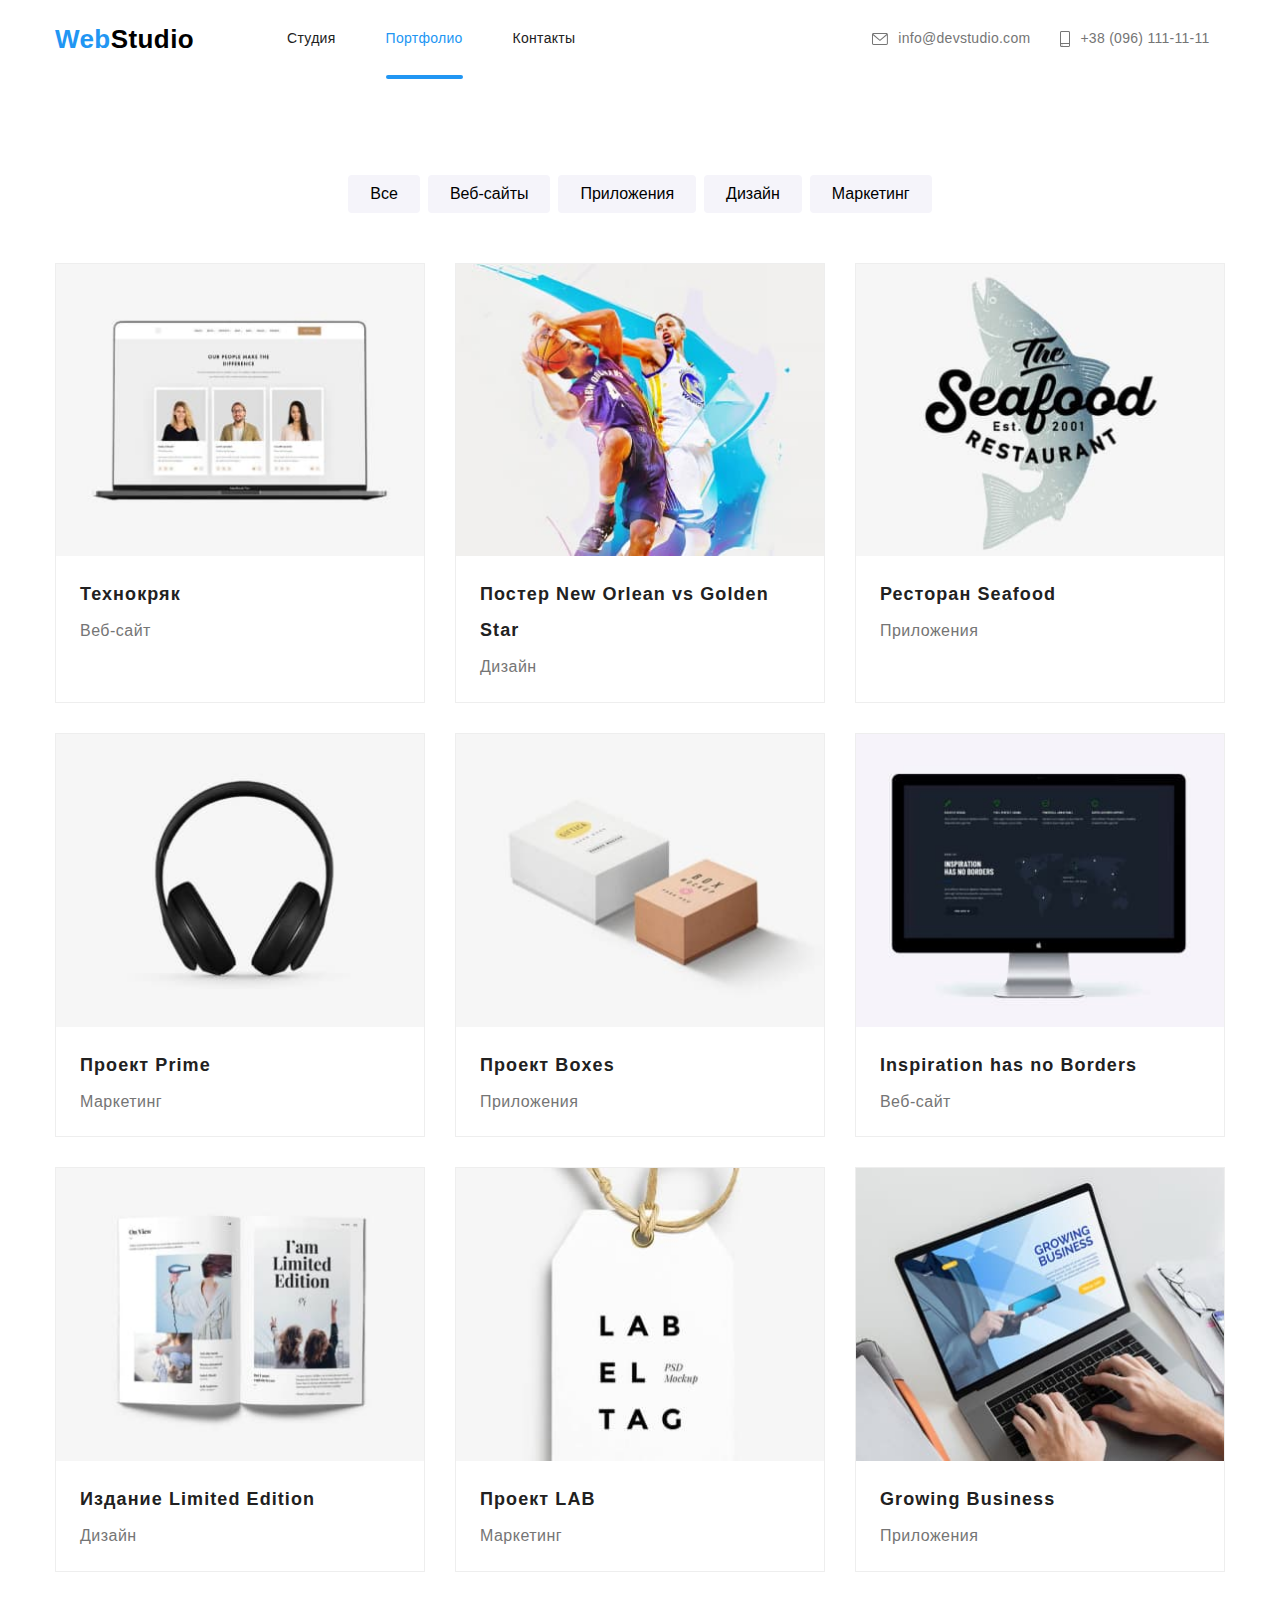
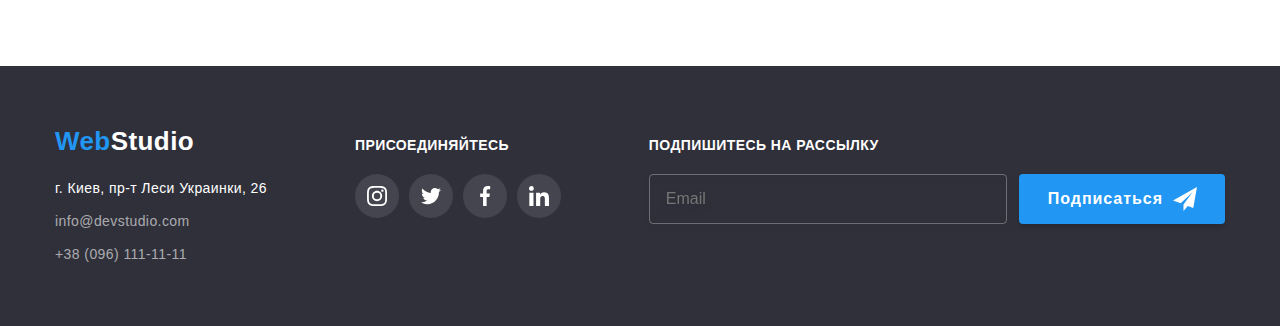
==== commit 9802e3e9: "svg добавление и картинок" ====
--- a/portfolio.html
+++ b/portfolio.html
@@ -35,8 +35,8 @@
   
               <ul class="site-nav list">
                 <li class="site-nav__item"><a href="./index.html"
-                    class="site-nav__link site-nav__link--current list">Студия</a></li>
-                <li class="site-nav__item"><a href="./portfolio.html" class="site-nav__link list">Портфолио</a>
+                    class="site-nav__link site-nav__link list">Студия</a></li>
+                <li class="site-nav__item"><a href="./portfolio.html" class="site-nav__link--current list">Портфолио</a>
                 </li>
                 <li class="site-nav__item"><a href="#contacts" class="site-nav__link list">Контакты</a></li>
               </ul>
@@ -103,15 +103,15 @@
               <div class="animation-box">
                 <picture>
                   <source
-                    srcset="./images/portfolio/desktop/portfoliolink1desktop.jpg 1x, ./images/portfolio/desktop/portfoliolink1desktop@2x.jpg 2x"
-                    media="(min-width: 1200px)" type="image/jpeg" />
-                  <source
-                    srcset="./images/portfolio/tablet/portfoliolink1tablet.jpg 1x, ./images/portfolio/tablet/portfoliolink1tablet@2x.jpg 2x"
-                    media="(min-width: 768px)" type="image/jpeg" />
-                  <source
-                    srcset="./images/portfolio/mobile/portfoliolink1mobile.jpg 1x, ./images/portfolio/mobile/portfoliolink1mobile@2x.jpg 2x"
-                    media="(max-width: 767px)" type="image/jpeg" />
-                  <img src="./images/portfolio/mobile/portfoliolink1mobile.jpg" width="450" alt="На фото ноутбук">
+                    srcset="./images/projects/desktop/desktop.jpg 1x, ./images/projects/desktop/desktop@2x.jpg 2x"
+                    media="(min-width: 1200px)" type="image/jpeg" />
+                  <source
+                    srcset="./images/projects/desktop/tablet/tablet.jpg 1x, ./images/projects/desktop/tablet/tablet@2x.jpg 2x"
+                    media="(min-width: 768px)" type="image/jpeg" />
+                  <source
+                    srcset="./images/projects/desktop/mobile/mobile.jpg 1x, ./images/projects/desktop/mobile/mobile@2x.jpg 2x"
+                    media="(max-width: 767px)" type="image/jpeg" />
+                  <img src="./images/projects/desktop/mobile/mobile.jpg" width="450" alt="На фото ноутбук">
                 </picture>
                 <p class="animation-box__thumb"><span class="animation-box__text">Технокряк это
                     современная площадка распространения коронавируса.
@@ -130,15 +130,15 @@
               <div class="animation-box">
                 <picture>
                   <source
-                    srcset="./images/portfolio/desktop/portfoliolink2desktop.jpg 1x, ./images/portfolio/desktop/portfoliolink2desktop@2x.jpg 2x"
-                    media="(min-width: 1200px)" type="image/jpeg" />
-                  <source
-                    srcset="./images/portfolio/tablet/portfoliolink2tablet.jpg 1x, ./images/portfolio/tablet/portfoliolink2tablet@2x.jpg 2x"
-                    media="(min-width: 768px)" type="image/jpeg" />
-                  <source
-                    srcset="./images/portfolio/mobile/portfoliolink2mobile.jpg 1x, ./images/portfolio/mobile/portfoliolink2mobile@2x.jpg 2x"
-                    media="(max-width: 767px)" type="image/jpeg" />
-                  <img src="./images/portfolio/mobile/portfoliolink2mobile.jpg" width="450" alt="На фото баскетболисты">
+                    srcset="./images/projects/desktop/desktop2.jpg 1x, ./images/projects/desktop/desktop2@2x.jpg 2x"
+                    media="(min-width: 1200px)" type="image/jpeg" />
+                  <source
+                    srcset="./images/projects/desktop/tablet/tablet2.jpg 1x, ./images/projects/desktop/tablet/tablet2@2x.jpg 2x"
+                    media="(min-width: 768px)" type="image/jpeg" />
+                  <source
+                    srcset="./images/projects/desktop/mobile/mobile2.jpg 1x, ./images/projects/desktop/mobile/mobile2@2x.jpg 2x"
+                    media="(max-width: 767px)" type="image/jpeg" />
+                  <img src="./images/projects/desktop/mobile/mobile2.jpg" width="450" alt="На фото баскетболисты">
                 </picture>
                 <p class="animation-box__thumb"><span class="animation-box__text">Lorem ipsum dolor sit
                     amet consectetur adipisicing elit. Magnam beatae, provident similique ab eum id
@@ -157,15 +157,15 @@
               <div class="animation-box">
                 <picture>
                   <source
-                    srcset="./images/portfolio/desktop/portfoliolink3desktop.jpg 1x, ./images/portfolio/desktop/portfoliolink3desktop@2x.jpg 2x"
-                    media="(min-width: 1200px)" type="image/jpeg" />
-                  <source
-                    srcset="./images/portfolio/tablet/portfoliolink3tablet.jpg 1x, ./images/portfolio/tablet/portfoliolink3tablet@2x.jpg 2x"
-                    media="(min-width: 768px)" type="image/jpeg" />
-                  <source
-                    srcset="./images/portfolio/mobile/portfoliolink3mobile.jpg 1x, ./images/portfolio/mobile/portfoliolink3mobile@2x.jpg 2x"
-                    media="(max-width: 767px)" type="image/jpeg" />
-                  <img src="./images/portfolio/mobile/portfoliolink3mobile.jpg" width="450"
+                    srcset="./images/projects/desktop/desktop3.jpg 1x, ./images/projects/desktop/desktop3@2x.jpg 2x"
+                    media="(min-width: 1200px)" type="image/jpeg" />
+                  <source
+                    srcset="./images/projects/desktop/tablet/tablet3.jpg 1x, ./images/projects/desktop/tablet/tablet3@2x.jpg 2x"
+                    media="(min-width: 768px)" type="image/jpeg" />
+                  <source
+                    srcset="./images/projects/desktop/mobile/mobile3.jpg 1x, ../images/projects/desktop/mobile/mobile3@2x.jpg 2x"
+                    media="(max-width: 767px)" type="image/jpeg" />
+                  <img src="./images/projects/desktop/mobile/mobile3.jpg" width="450"
                     alt="На фото логотип ресторана">
                 </picture>
                 <p class="animation-box__thumb"><span class="animation-box__text">Lorem ipsum dolor sit,
@@ -184,15 +184,15 @@
               <div class="animation-box">
                 <picture>
                   <source
-                    srcset="./images/portfolio/desktop/portfoliolink4desktop.jpg 1x, ./images/portfolio/desktop/portfoliolink4desktop@2x.jpg 2x"
-                    media="(min-width: 1200px)" type="image/jpeg" />
-                  <source
-                    srcset="./images/portfolio/tablet/portfoliolink4tablet.jpg 1x, ./images/portfolio/tablet/portfoliolink4tablet@2x.jpg 2x"
-                    media="(min-width: 768px)" type="image/jpeg" />
-                  <source
-                    srcset="./images/portfolio/mobile/portfoliolink4mobile.jpg 1x, ./images/portfolio/mobile/portfoliolink4mobile@2x.jpg 2x"
-                    media="(max-width: 767px)" type="image/jpeg" />
-                  <img src="./images/portfolio/mobile/portfoliolink4mobile.jpg" width="450" alt="На фото наушники">
+                    srcset="./images/projects/desktop/desktop4.jpg 1x, ./images/projects/desktop/desktop4@2x.jpg 2x"
+                    media="(min-width: 1200px)" type="image/jpeg" />
+                  <source
+                    srcset="./images/projects/desktop/tablet/tablet4.jpg 1x, ./images/projects/desktop/tablet/tablet4@2x.jpg 2x"
+                    media="(min-width: 768px)" type="image/jpeg" />
+                  <source
+                    srcset="./images/projects/desktop/mobile/mobile4.jpg 1x, ./images/projects/desktop/mobile/mobile4@2x.jpg 2x"
+                    media="(max-width: 767px)" type="image/jpeg" />
+                  <img src="./images/projects/desktop/mobile/mobile4.jpg" width="450" alt="На фото наушники">
                 </picture>
                 <p class="animation-box__thumb"><span class="animation-box__text">Lorem, ipsum dolor sit
                     amet consectetur adipisicing elit. Reprehenderit, blanditiis. Et sequi sed
@@ -212,15 +212,15 @@
               <div class="animation-box">
                 <picture>
                   <source
-                    srcset="./images/portfolio/desktop/portfoliolink5desktop.jpg 1x, ./images/portfolio/desktop/portfoliolink5desktop@2x.jpg 2x"
-                    media="(min-width: 1200px)" type="image/jpeg" />
-                  <source
-                    srcset="./images/portfolio/tablet/portfoliolink5tablet.jpg 1x, ./images/portfolio/tablet/portfoliolink5tablet@2x.jpg 2x"
-                    media="(min-width: 768px)" type="image/jpeg" />
-                  <source
-                    srcset="./images/portfolio/mobile/portfoliolink5mobile.jpg 1x, ./images/portfolio/mobile/portfoliolink5mobile@2x.jpg 2x"
-                    media="(max-width: 767px)" type="image/jpeg" />
-                  <img src="./images/portfolio/mobile/portfoliolink5mobile.jpg" width="450" alt="На фото коробки">
+                    srcset="./images/projects/desktop/desktop5.jpg 1x, ./images/projects/desktop/desktop5@2x.jpg 2x"
+                    media="(min-width: 1200px)" type="image/jpeg" />
+                  <source
+                    srcset="./images/projects/desktop/tablet/tablet5.jpg 1x, ./images/projects/desktop/tablet/tablet5@2x.jpg 2x"
+                    media="(min-width: 768px)" type="image/jpeg" />
+                  <source
+                    srcset="./images/projects/desktop/mobile/mobile5.jpg 1x, ./images/projects/desktop/mobile/mobile5@2x.jpg 2x"
+                    media="(max-width: 767px)" type="image/jpeg" />
+                  <img src="./images/projects/desktop/mobile/mobile5.jpg" width="450" alt="На фото коробки">
                 </picture>
                 <p class="animation-box__thumb"><span class="animation-box__text">Lorem ipsum dolor sit
                     amet, consectetur adipisicing elit. Aperiam, dolorem? Dolore iste, provident
@@ -238,15 +238,15 @@
               <div class="animation-box">
                 <picture>
                   <source
-                    srcset="./images/portfolio/desktop/portfoliolink6desktop.jpg 1x, ./images/portfolio/desktop/portfoliolink6desktop@2x.jpg 2x"
-                    media="(min-width: 1200px)" type="image/jpeg" />
-                  <source
-                    srcset="./images/portfolio/tablet/portfoliolink6tablet.jpg 1x, ./images/portfolio/tablet/portfoliolink6tablet@2x.jpg 2x"
-                    media="(min-width: 768px)" type="image/jpeg" />
-                  <source
-                    srcset="./images/portfolio/mobile/portfoliolink6mobile.jpg 1x, ./images/portfolio/mobile/portfoliolink6mobile@2x.jpg 2x"
-                    media="(max-width: 767px)" type="image/jpeg" />
-                  <img src="./images/portfolio/mobile/portfoliolink6mobile.jpg" width="450" alt="На фото монитор">
+                    srcset="./images/projects/desktop/desktop6.jpg 1x, ./images/projects/desktop/desktop6@2x.jpg 2x"
+                    media="(min-width: 1200px)" type="image/jpeg" />
+                  <source
+                    srcset="./images/projects/desktop/tablet/tablet6.jpg 1x, ./images/projects/desktop/tablet/tablet6@2x.jpg 2x"
+                    media="(min-width: 768px)" type="image/jpeg" />
+                  <source
+                    srcset="./images/projects/desktop/mobile/mobile6.jpg 1x, ./images/projects/desktop/mobile/mobile6@2x.jpg 2x"
+                    media="(max-width: 767px)" type="image/jpeg" />
+                  <img src="./images/projects/desktop/mobile/mobile6.jpg" width="450" alt="На фото монитор">
                 </picture>
                 <p class="animation-box__thumb"><span class="animation-box__text">Lorem ipsum dolor sit
                     amet consectetur adipisicing elit. Cumque nisi iure voluptate perferendis ipsam
@@ -264,15 +264,15 @@
               <div class="animation-box">
                 <picture>
                   <source
-                    srcset="./images/portfolio/desktop/portfoliolink7desktop.jpg 1x, ./images/portfolio/desktop/portfoliolink7desktop@2x.jpg 2x"
-                    media="(min-width: 1200px)" type="image/jpeg" />
-                  <source
-                    srcset="./images/portfolio/tablet/portfoliolink7tablet.jpg 1x, ./images/portfolio/tablet/portfoliolink7tablet@2x.jpg 2x"
-                    media="(min-width: 768px)" type="image/jpeg" />
-                  <source
-                    srcset="./images/portfolio/mobile/portfoliolink7mobile.jpg 1x, ./images/portfolio/mobile/portfoliolink7mobile@2x.jpg 2x"
-                    media="(max-width: 767px)" type="image/jpeg" />
-                  <img src="./images/portfolio/mobile/portfoliolink7mobile.jpg" width="450" alt="На фото книга">
+                    srcset="./images/projects/desktop/desktop7.jpg 1x, ./images/projects/desktop/desktop7@2x.jpg 2x"
+                    media="(min-width: 1200px)" type="image/jpeg" />
+                  <source
+                    srcset="./images/projects/desktop/tablet/tablet7.jpg 1x, ./images/projects/desktop/tablet/tablet7@2x.jpg 2x"
+                    media="(min-width: 768px)" type="image/jpeg" />
+                  <source
+                    srcset="./images/projects/desktop/mobile/mobile7.jpg 1x, ./images/projects/desktop/mobile/mobile7@2x.jpg 2x"
+                    media="(max-width: 767px)" type="image/jpeg" />
+                  <img src="./images/projects/desktop/mobile/mobile7.jpg" width="450" alt="На фото книга">
                 </picture>
                 <p class="animation-box__thumb"><span class="animation-box__text">Lorem, ipsum dolor sit
                     amet consectetur adipisicing elit. Praesentium atque, provident illo molestias
@@ -290,15 +290,15 @@
               <div class="animation-box">
                 <picture>
                   <source
-                    srcset="./images/portfolio/desktop/portfoliolink8desktop.jpg 1x, ./images/portfolio/desktop/portfoliolink8desktop@2x.jpg 2x"
-                    media="(min-width: 1200px)" type="image/jpeg" />
-                  <source
-                    srcset="./images/portfolio/tablet/portfoliolink8tablet.jpg 1x, ./images/portfolio/tablet/portfoliolink8tablet@2x.jpg 2x"
-                    media="(min-width: 768px)" type="image/jpeg" />
-                  <source
-                    srcset="./images/portfolio/mobile/portfoliolink8mobile.jpg 1x, ./images/portfolio/mobile/portfoliolink8mobile@2x.jpg 2x"
-                    media="(max-width: 767px)" type="image/jpeg" />
-                  <img src="./images/portfolio/mobile/portfoliolink8mobile.jpg" width="450"
+                    srcset="./images/projects/desktop/desktop8.jpg 1x, ./images/projects/desktop/desktop8@2x.jpg 2x"
+                    media="(min-width: 1200px)" type="image/jpeg" />
+                  <source
+                    srcset="./images/projects/desktop/tablet/tablet8.jpg 1x, ./images/projects/desktop/tablet/tablet8@2x.jpg 2x"
+                    media="(min-width: 768px)" type="image/jpeg" />
+                  <source
+                    srcset="./images/projects/desktop/mobile/mobile8.jpg 1x, ./images/projects/desktop/mobile/mobile8@2x.jpg 2x"
+                    media="(max-width: 767px)" type="image/jpeg" />
+                  <img src="./images/projects/desktop/mobile/mobile8.jpg" width="450"
                     alt="На фото ярлык с логотипом">
                 </picture>
                 <p class="animation-box__thumb"><span class="animation-box__text">Lorem ipsum, dolor sit
@@ -318,15 +318,15 @@
               <div class="animation-box">
                 <picture>
                   <source
-                    srcset="./images/portfolio/desktop/portfoliolink9desktop.jpg 1x, ./images/portfolio/desktop/portfoliolink9desktop@2x.jpg 2x"
-                    media="(min-width: 1200px)" type="image/jpeg" />
-                  <source
-                    srcset="./images/portfolio/tablet/portfoliolink9tablet.jpg 1x, ./images/portfolio/tablet/portfoliolink9tablet@2x.jpg 2x"
-                    media="(min-width: 768px)" type="image/jpeg" />
-                  <source
-                    srcset="./images/portfolio/mobile/portfoliolink9mobile.jpg 1x, ./images/portfolio/mobile/portfoliolink9mobile@2x.jpg 2x"
-                    media="(max-width: 767px)" type="image/jpeg" />
-                  <img src="./images/portfolio/mobile/portfoliolink9mobile.jpg" width="450"
+                    srcset="./images/projects/desktop/desktop9.jpg 1x, ./images/projects/desktop/desktop9@2x.jpg 2x"
+                    media="(min-width: 1200px)" type="image/jpeg" />
+                  <source
+                    srcset="./images/projects/desktop/tablet/tablet9.jpg 1x, ./images/projects/desktop/tablet/tablet9@2x.jpg 2x"
+                    media="(min-width: 768px)" type="image/jpeg" />
+                  <source
+                    srcset="./images/projects/desktop/mobile/mobile9.jpg 1x, ./images/projects/desktop/mobile/mobile9@2x.jpg 2x"
+                    media="(max-width: 767px)" type="image/jpeg" />
+                  <img src="./images/projects/desktop/mobile/mobile9.jpg" width="450"
                     alt="На фото человек работает на ноутбуке">
                 </picture>
                 <p class="animation-box__thumb"><span class="animation-box__text">Lorem ipsum dolor, sit
--- a/css/styles.min.css
+++ b/css/styles.min.css
@@ -1,4 +1,4 @@
-/*! modern-normalize | MIT License | https://github.com/sindresorhus/modern-normalize */html{box-sizing:border-box}*,::after,::before{box-sizing:inherit}html{line-height:1.15}body{margin:0}h1{font-size:2em;margin:.67em 0}hr{box-sizing:content-box;height:0}pre{font-family:monospace,monospace;font-size:1em}a{-webkit-text-decoration-skip:objects}abbr[title]{text-decoration:underline dotted}b,strong{font-weight:bolder}code,kbd,samp{font-family:monospace,monospace;font-size:1em}small{font-size:80%}sub,sup{font-size:75%;line-height:0;position:relative;vertical-align:baseline}sub{bottom:-.25em}sup{top:-.5em}button,input,optgroup,select,textarea{font-family:inherit;font-size:100%;line-height:1.15;margin:0}button,select{text-transform:none}[type=reset],[type=submit],button{-webkit-appearance:button}[type=button]::-moz-focus-inner,[type=reset]::-moz-focus-inner,[type=submit]::-moz-focus-inner,button::-moz-focus-inner{border-style:none;padding:0}[type=button]:-moz-focusring,[type=reset]:-moz-focusring,[type=submit]:-moz-focusring,button:-moz-focusring{outline:1px dotted ButtonText}fieldset{padding:.35em .75em .625em}legend{padding:0}progress{vertical-align:baseline}[type=number]::-webkit-inner-spin-button,[type=number]::-webkit-outer-spin-button{height:auto}[type=search]{-webkit-appearance:textfield;outline-offset:-2px}[type=search]::-webkit-search-cancel-button,[type=search]::-webkit-search-decoration{-webkit-appearance:none}::-webkit-file-upload-button{-webkit-appearance:button;font:inherit}details{display:block}summary{display:list-item}@font-face{font-family:'Raleway';font-style:normal;font-weight:400;src:url("../fonts/raleway-v19-latin_cyrillic-regular.eot");src:local(""),url("../fonts/raleway-v19-latin_cyrillic-regular.eot?#iefix") format("embedded-opentype"),url("../fonts/raleway-v19-latin_cyrillic-regular.woff2") format("woff2"),url("../fonts/raleway-v19-latin_cyrillic-regular.woff") format("woff"),url("../fonts/raleway-v19-latin_cyrillic-regular.ttf") format("truetype"),url("../fonts/raleway-v19-latin_cyrillic-regular.svg#Raleway") format("svg")}@font-face{font-family:'Raleway';font-style:normal;font-weight:700;src:url("../fonts/raleway-v19-latin_cyrillic-700.eot");src:local(""),url("../fonts/raleway-v19-latin_cyrillic-700.eot?#iefix") format("embedded-opentype"),url("../fonts/raleway-v19-latin_cyrillic-700.woff2") format("woff2"),url("../fonts/raleway-v19-latin_cyrillic-700.woff") format("woff"),url("../fonts/raleway-v19-latin_cyrillic-700.ttf") format("truetype"),url("../fonts/raleway-v19-latin_cyrillic-700.svg#Raleway") format("svg")}@font-face{font-family:'Roboto';font-style:normal;font-weight:400;src:url("../fonts/roboto-v27-latin_cyrillic-regular.eot");src:local(""),url("../fonts/roboto-v27-latin_cyrillic-regular.eot?#iefix") format("embedded-opentype"),url("../fonts/roboto-v27-latin_cyrillic-regular.woff2") format("woff2"),url("../fonts/roboto-v27-latin_cyrillic-regular.woff") format("woff"),url("../fonts/roboto-v27-latin_cyrillic-regular.ttf") format("truetype"),url("../fonts/roboto-v27-latin_cyrillic-regular.svg#Roboto") format("svg")}@font-face{font-family:'Roboto';font-style:normal;font-weight:500;src:url("../fonts/roboto-v27-latin_cyrillic-500.eot");src:local(""),url("../fonts/roboto-v27-latin_cyrillic-500.eot?#iefix") format("embedded-opentype"),url("../fonts/roboto-v27-latin_cyrillic-500.woff2") format("woff2"),url("../fonts/roboto-v27-latin_cyrillic-500.woff") format("woff"),url("../fonts/roboto-v27-latin_cyrillic-500.ttf") format("truetype"),url("../fonts/roboto-v27-latin_cyrillic-500.svg#Roboto") format("svg")}@font-face{font-family:'Roboto';font-style:normal;font-weight:700;src:url("../fonts/roboto-v27-latin_cyrillic-700.eot");src:local(""),url("../fonts/roboto-v27-latin_cyrillic-700.eot?#iefix") format("embedded-opentype"),url("../fonts/roboto-v27-latin_cyrillic-700.woff2") format("woff2"),url("../fonts/roboto-v27-latin_cyrillic-700.woff") format("woff"),url("../fonts/roboto-v27-latin_cyrillic-700.ttf") format("truetype"),url("../fonts/roboto-v27-latin_cyrillic-700.svg#Roboto") format("svg")}@font-face{font-family:'Roboto';font-style:normal;font-weight:900;src:url("../fonts/roboto-v27-latin_cyrillic-900.eot");src:local(""),url("../fonts/roboto-v27-latin_cyrillic-900.eot?#iefix") format("embedded-opentype"),url("../fonts/roboto-v27-latin_cyrillic-900.woff2") format("woff2"),url("../fonts/roboto-v27-latin_cyrillic-900.woff") format("woff"),url("../fonts/roboto-v27-latin_cyrillic-900.ttf") format("truetype"),url("../fonts/roboto-v27-latin_cyrillic-900.svg#Roboto") format("svg")}body{background-color:#fff;color:#212121;font-family:Roboto, sans-serif;font-weight:400;font-size:14px;line-height:1.71;letter-spacing:0.03em}html{box-sizing:border-box}*,*::after,*::before{box-sizing:inherit}h1,h2,h3,h4,h5,h6,p{margin-top:0}img{display:block;max-width:100%;height:auto}.list{list-style:none;text-decoration:none;color:inherit;padding:0;margin:0}.list-border{border:none}.visually-hidden{position:absolute !important;clip:rect(1px 1px 1px 1px);clip:rect(1px, 1px, 1px, 1px);padding:0 !important;border:0 !important;height:1px !important;width:1px !important;overflow:hidden}.container{width:100%;min-width:320px;padding-right:15px;padding-left:15px;margin-right:auto;margin-left:auto}@media screen and (min-width: 480px){.container{width:480px}}@media screen and (min-width: 768px){.container{width:768px}}@media screen and (min-width: 1200px){.container{width:1200px}}.section{padding-top:60px;padding-bottom:60px}@media screen and (min-width: 1200px){.section{padding-top:94px;padding-bottom:94px}}.section__title{font-weight:700;font-size:28px;line-height:1.17;text-align:center;margin-bottom:30px}@media screen and (min-width: 1200px){.section__title{font-size:36px;line-height:1.16;margin-bottom:50px}}.container{padding-right:15px;padding-left:15px;margin-right:auto;margin-left:auto}@media screen and (min-width: 480px){.container{max-width:480px}}@media screen and (min-width: 768px){.container{max-width:768px}}@media screen and (min-width: 1200px){.container{max-width:1200px}}.button{display:inline-flex;padding:10px 32px;min-width:200px;color:#fff;background-color:#2196f3;font-family:inherit;font-weight:700;font-size:16px;line-height:1.87;letter-spacing:0.06em;border:none;cursor:pointer;box-shadow:0px 4px 4px rgba(0,0,0,0.15);border-radius:4px;transition:background-color 250ms cubic-bezier(0.4, 0, 0.2, 1)}.button:hover,.button:focus{background-color:#188ce8}.subscribe--button{align-items:center;text-align:center;padding-left:29px;padding-right:28px}.subscribe__icon{margin-left:10px;fill:currentColor}.button--send{align-items:center;text-align:center;padding-left:56px;padding-right:55px}.modal__button-close{position:absolute;right:8px;top:8px;width:30px;height:30px;border:1px solid rgba(0,0,0,0.1);background:#fff;border-radius:50%;cursor:pointer}.modal__icon{position:absolute;transform:translate(-50%, -50%);fill:#000;transition:fill 250ms cubic-bezier(0.4, 0, 0.2, 1)}.modal__button-close:hover .modal__icon,.modal__button-close:focus .modal__icon{fill:#2196f3}.filter__button{background-color:#f5f4fa;display:inline-block;font-family:inherit;font-weight:500;font-size:16px;line-height:1.62;text-align:center;padding:6px 22px;border-radius:4px;border:transparent;cursor:pointer;transition:background-color 250ms cubic-bezier(0.4, 0, 0.2, 1),color 250ms cubic-bezier(0.4, 0, 0.2, 1),box-shadow 250ms cubic-bezier(0.4, 0, 0.2, 1)}.filter__button:hover,.filter__button:focus{color:#fff;background-color:#2196f3;box-shadow:0px 3px 1px rgba(0,0,0,0.1),0px 1px 2px rgba(0,0,0,0.08),0px 2px 2px rgba(0,0,0,0.12)}.page-header__button-menu{display:flex;justify-content:center;align-items:center;width:40px;height:40px;border:none;background-color:transparent;cursor:pointer}@media screen and (min-width: 768px){.page-header__button-menu{display:none}}.button-menu__icon-open{fill:#000;transition:fill 250ms cubic-bezier(0.4, 0, 0.2, 1)}.page-header__button-menu:hover .button-menu__icon-open,.page-header__button-menu:focus .button-menu__icon-open{fill:#2196f3}.page-header__button-menu-close{position:absolute;display:block;right:0;top:10px;width:40px;height:40px;border:none;background-color:transparent;cursor:pointer}@media screen and (min-width: 768px){.page-header__button-menu-close{display:none}}.button-menu__icon-close{position:absolute;transform:translate(-50%, -50%);fill:#000;transition:fill 250ms cubic-bezier(0.4, 0, 0.2, 1)}.page-header__button-menu-close:hover .button-menu__icon-close,.page-header__button-menu-close:focus .button-menu__icon-close{fill:#2196f3}@media screen and (max-width: 767px){.menu-container.is-close{visibility:hidden;opacity:0;pointer-events:none}}@media screen and (max-width: 767px){.menu-container{position:fixed;top:0;left:0;width:100%;height:100%;background-color:#fff;opacity:1;visibility:visible;transition:opacity 250ms cubic-bezier(0.4, 0, 0.2, 1),visibility 250ms cubic-bezier(0.4, 0, 0.2, 1);z-index:1}}@media screen and (min-width: 768px){.menu-container{display:flex}}@media screen and (max-width: 767px){.page-header__menu{position:absolute;top:50%;left:50%;width:100%;max-width:450px;min-width:320px;min-height:490px;height:100vh;transform:translate(-50%, -50%)}}@media screen and (min-width: 768px){.page-header__menu{display:flex}}.menu-list{position:absolute;display:flex;flex-wrap:wrap;bottom:48px;left:25px;font-weight:500;font-size:18px;line-height:1.22;letter-spacing:0.02em;color:#2196f3}@media screen and (min-width: 768px){.menu-list{display:none}}.menu-list__item:not(:last-child){padding-right:10px;margin-right:10px;border-right:1px solid rgba(33,33,33,0.2)}@media screen and (max-width: 383px){.menu-list__item:last-child{margin-top:5px}.menu-list__item:nth-child(n+3){border-right:none}}.logo{display:inline-block;color:#000;font-family:Raleway, sans-serif;font-weight:700;font-size:24px;line-height:1.16;text-decoration:none}@media screen and (min-width: 1200px){.logo{font-size:26px;line-height:1.19}}.logo__text{color:#2196f3}.logo__text--change{color:#fff}.backdrop.is-hidden{visibility:hidden;opacity:0;pointer-events:none}.backdrop{position:fixed;top:0;left:0;width:100%;height:100%;background-color:rgba(0,0,0,0.2);opacity:1;visibility:visible;transition:opacity 250ms cubic-bezier(0.4, 0, 0.2, 1),visibility 250ms cubic-bezier(0.4, 0, 0.2, 1);z-index:1}.modal{display:flex;position:relative;top:50%;left:50%;max-width:450px;height:609px;transform:translate(-50%, -50%);background:#fff;box-shadow:0px 1px 3px rgba(0,0,0,0.12),0px 1px 1px rgba(0,0,0,0.14),0px 2px 1px rgba(0,0,0,0.2);border-radius:4px}@media screen and (min-width: 1200px){.modal{max-width:528px;height:581px}}.form-modal{position:absolute;top:40px;left:40px;width:370px}@media screen and (min-width: 1200px){.form-modal{width:448px}}.form-modal__title{margin-bottom:12px;font-weight:700;font-size:20px;line-height:23px}.form-modal__field{position:relative;display:flex;flex-direction:column;text-align:left;margin-bottom:10px}.form-modal__field--area{margin-bottom:0}.form-modal__input{width:100%;margin:0;padding:11px 12px 11px 42px;border:1px solid rgba(33,33,33,0.2);box-sizing:border-box;border-radius:4px;cursor:pointer;transition:border 250ms cubic-bezier(0.4, 0, 0.2, 1)}.form-modal__input:hover{border-color:#2196f3}.form-modal__input--area{margin-bottom:20px;padding:12px 16px;height:120px;resize:none;font-size:14px;line-height:1.14;letter-spacing:0.01em}.form-modal__input--area::placeholder{color:rgba(117,117,117,0.5)}.form-modal__text{margin-bottom:4px;font-size:12px;line-height:1.16;letter-spacing:0.01em;color:#757575}.form-modal__icon{position:absolute;top:50%;left:12px;fill:#212121;transition:fill 250ms cubic-bezier(0.4, 0, 0.2, 1)}.form-modal__input:hover+.form-modal__icon,.form-modal__input:focus+.form-modal__icon{fill:#2196f3}.form-modal__checkbox{display:flex;justify-content:center;align-items:center;margin-bottom:30px;cursor:pointer}.form-modal__checkbox-icon{fill:none;border:2px solid;border-radius:2px;transition:background-color 250ms cubic-bezier(0.4, 0, 0.2, 1),fill 250ms cubic-bezier(0.4, 0, 0.2, 1),box-shadow 250ms cubic-bezier(0.4, 0, 0.2, 1)}.form-modal__check-icon-box:focus+.form-modal__checkbox-icon{border:2px solid #2196f3}.form-modal__check-icon-box:checked+.form-modal__checkbox-icon{border:none;fill:#fff;background-color:#2196f3}.form-modal__check-icon-box:checked:focus+.form-modal__checkbox-icon{box-shadow:0px 4px 4px rgba(0,0,0,0.25)}.form-modal__checkbox-text--agreement{margin-left:3px;font-size:12px;line-height:0.95;border-bottom:1px solid currentColor;color:#2196f3}@media screen and (min-width: 1200px){.form-modal__checkbox-text--agreement{font-size:14px;line-height:0.95}}.form-modal__checkbox-text{margin:0;margin-left:7px;font-size:12px;line-height:1.16;color:#757575}@media screen and (min-width: 1200px){.form-modal__checkbox-text{font-size:14px;line-height:1.71}}.social-network{display:inline-flex}.social-network__item:not(:first-child){margin-left:10px}.social-network__link{display:flex;justify-content:center;align-items:center;width:44px;height:44px;border-radius:50%;transition:background-color 250ms cubic-bezier(0.4, 0, 0.2, 1)}.social-network__link:hover,.social-network__link:focus{background-color:#2196f3}.social-network__link--change{background:rgba(255,255,255,0.1);transition:background-color 250ms cubic-bezier(0.4, 0, 0.2, 1)}.social-network__icon{fill:#afb1b8;transition:fill 250ms cubic-bezier(0.4, 0, 0.2, 1)}.social-network__link:hover .social-network__icon,.social-network__link:focus .social-network__icon{fill:#fff}.social-network__icon--change{fill:#fff}.page-header{padding-top:10px;padding-bottom:10px}.page-header--border{border-bottom:1px solid #eee}.page-header--correction{padding-top:9px}@media screen and (min-width: 768px){.page-header{padding-top:21px;padding-bottom:21px}.page-header--correction{padding-top:20px}}@media screen and (min-width: 1200px){.page-header{padding-top:24px;padding-bottom:25px}.page-header--size{padding-bottom:26px}}.page-header .container{position:relative;align-items:center}@media screen and (min-width: 768px){.page-header .container{justify-content:flex-end}}@media screen and (min-width: 768px){.page-header__logo--size{margin-right:88px}}@media screen and (min-width: 1200px){.page-header__logo--size{margin-right:93px}}@media screen and (max-width: 767px){.page-header__nav{display:flex;align-items:center;justify-content:space-between}}@media screen and (min-width: 768px){.page-header__nav{display:flex;align-items:center}}@media screen and (max-width: 767px){.site-nav{position:absolute;top:48px;left:25px;align-items:center}}@media screen and (min-width: 768px){.site-nav{display:flex;align-items:center}}.site-nav__item{font-weight:500;font-size:40px;line-height:1.18;letter-spacing:0.02em}@media screen and (max-width: 767px){.site-nav__item:not(:last-child){margin-bottom:32px}}@media screen and (min-width: 768px){.site-nav__item{margin-bottom:0;font-weight:500;font-size:14px;line-height:1.14}.site-nav__item:not(:last-child){margin-right:50px}}.site-nav__link{color:#212121;transition:color 250ms cubic-bezier(0.4, 0, 0.2, 1)}.site-nav__link:hover,.site-nav__link:focus{color:#2196f3}.site-nav__link--current{position:relative;color:#2196f3}@media screen and (min-width: 768px){.site-nav__link--current::after{content:'';position:absolute;top:44px;left:0;display:block;width:100%;height:4px;background:#2196f3;border-radius:2px}}@media screen and (min-width: 768px) and (min-width: 1200px){.site-nav__link--current::after{top:45px}}@media screen and (max-width: 767px){.auth-nav{position:absolute;bottom:134px;left:25px;display:inline-flex;flex-direction:column;font-weight:500;font-size:24px;line-height:1.16;letter-spacing:0.02em}}@media screen and (min-width: 768px){.auth-nav{display:inline-flex;flex-direction:column-reverse;align-items:baseline;font-weight:500;font-size:12px;line-height:1.16;letter-spacing:0.02em;margin-left:84px}}@media screen and (min-width: 1200px){.auth-nav{display:flex;flex-direction:row-reverse;align-items:stretch;font-weight:500;font-size:14px;line-height:1.14;margin-left:297px}}@media screen and (max-width: 767px){.auth-nav__item:not(:last-child){margin-bottom:32px}}@media screen and (min-width: 768px){.auth-nav__item:not(:first-child){margin-bottom:7px}}@media screen and (min-width: 1200px){.auth-nav__item:not(:first-child){margin-right:30px;margin-bottom:0}}.auth-nav__icon{display:none}@media screen and (min-width: 768px){.auth-nav__icon{display:block;margin-right:8px;fill:currentColor;transition:fill 250ms cubic-bezier(0.4, 0, 0.2, 1)}.auth-nav__link:hover .auth-nav__icon,.auth-nav__link:focus .auth-nav__icon{fill:#2196f3}.auth-nav__icon--tel{width:10px;height:14px}.auth-nav__icon--mail{width:14px;height:10px}}@media screen and (min-width: 1200px){.auth-nav__icon{margin-right:10px}.auth-nav__icon--tel{width:10px;height:16px}.auth-nav__icon--mail{width:16px;height:12px}}.auth-nav__link{padding-top:1px;padding-bottom:1px;display:flex;align-items:center;color:#757575;transition:color 250ms cubic-bezier(0.4, 0, 0.2, 1)}.auth-nav__link:hover,.auth-nav__link:focus{color:#2196f3}@media screen and (max-width: 767px){.auth-nav__link:hover,.auth-nav__link:focus{font-size:34px;line-height:1.17}}.hero{background-color:#c4c4c4;text-align:center;padding-top:118px;padding-bottom:118px}@media screen and (min-width: 1200px){.hero{padding-top:200px;padding-bottom:200px}}.hero--banner{height:400px;max-width:480px;margin-left:auto;margin-right:auto;background-image:linear-gradient(to right, rgba(47,48,58,0.4), rgba(47,48,58,0.4)),url(../images/hero/hero.mobile.jpg);background-repeat:no-repeat;background-position:center;background-size:cover}@media (min-device-pixel-ratio: 2), (min-resolution: 192dpi), (min-resolution: 2dppx){.hero--banner{background-image:linear-gradient(to right, rgba(47,48,58,0.4), rgba(47,48,58,0.4)),url(../images/hero/hero.mobile@2x.jpg)}}@media screen and (min-width: 768px){.hero--banner{max-width:768px;background-image:linear-gradient(to right, rgba(47,48,58,0.4), rgba(47,48,58,0.4)),url(../images/hero/hero.tablet.jpg)}}@media screen and (min-width: 768px) and (min-width: 768px){.hero--banner{background-image:linear-gradient(to right, rgba(47,48,58,0.4), rgba(47,48,58,0.4)),url(../images/hero/hero.tablet@2x.jpg)}}@media screen and (min-width: 1200px){.hero--banner{height:600px;max-width:1600px;background-image:linear-gradient(to right, rgba(47,48,58,0.4), rgba(47,48,58,0.4)),url(../images/hero/hero.desktop.jpg)}}@media screen and (min-width: 1200px) and (min-width: 1200px){.hero--banner{background-image:linear-gradient(to right, rgba(47,48,58,0.4), rgba(47,48,58,0.4)),url(../images/hero/hero.desktop@2x.jpg)}}.hero__center{display:flex;flex-direction:column}.hero__title{display:inline-block;color:#fff;font-weight:900;font-size:26px;line-height:1.62;max-width:360px;letter-spacing:0.06em;text-transform:uppercase;margin-right:auto;margin-left:auto;margin-bottom:30px}@media screen and (min-width: 1200px){.hero__title{font-size:44px;line-height:1.36;max-width:696px}}.description__list{padding:0;margin:0}@media screen and (min-width: 768px){.description__list{display:flex;flex-wrap:wrap;margin-left:calc(-1 * 30px);margin-bottom:-30px}}@media screen and (min-width: 1200px){.description__list{margin-left:calc(-1 * 30px)}}.description__item-box{display:flex;justify-content:center;align-items:center;min-height:120px;margin-bottom:30px;background:#f5f4fa;border-radius:4px}@media screen and (max-width: 767px){.description__item:not(:last-child){margin-bottom:30px}}@media screen and (min-width: 768px){.description__item{flex-basis:calc(+/*! modern-normalize | MIT License | https://github.com/sindresorhus/modern-normalize */html{box-sizing:border-box}*,::after,::before{box-sizing:inherit}html{line-height:1.15}body{margin:0}h1{font-size:2em;margin:.67em 0}hr{box-sizing:content-box;height:0}pre{font-family:monospace,monospace;font-size:1em}a{-webkit-text-decoration-skip:objects}abbr[title]{text-decoration:underline dotted}b,strong{font-weight:bolder}code,kbd,samp{font-family:monospace,monospace;font-size:1em}small{font-size:80%}sub,sup{font-size:75%;line-height:0;position:relative;vertical-align:baseline}sub{bottom:-.25em}sup{top:-.5em}button,input,optgroup,select,textarea{font-family:inherit;font-size:100%;line-height:1.15;margin:0}button,select{text-transform:none}[type=reset],[type=submit],button{-webkit-appearance:button}[type=button]::-moz-focus-inner,[type=reset]::-moz-focus-inner,[type=submit]::-moz-focus-inner,button::-moz-focus-inner{border-style:none;padding:0}[type=button]:-moz-focusring,[type=reset]:-moz-focusring,[type=submit]:-moz-focusring,button:-moz-focusring{outline:1px dotted ButtonText}fieldset{padding:.35em .75em .625em}legend{padding:0}progress{vertical-align:baseline}[type=number]::-webkit-inner-spin-button,[type=number]::-webkit-outer-spin-button{height:auto}[type=search]{-webkit-appearance:textfield;outline-offset:-2px}[type=search]::-webkit-search-cancel-button,[type=search]::-webkit-search-decoration{-webkit-appearance:none}::-webkit-file-upload-button{-webkit-appearance:button;font:inherit}details{display:block}summary{display:list-item}@font-face{font-family:'Raleway';font-style:normal;font-weight:400;src:url("../fonts/raleway-v19-latin_cyrillic-regular.eot");src:local(""),url("../fonts/raleway-v19-latin_cyrillic-regular.eot?#iefix") format("embedded-opentype"),url("../fonts/raleway-v19-latin_cyrillic-regular.woff2") format("woff2"),url("../fonts/raleway-v19-latin_cyrillic-regular.woff") format("woff"),url("../fonts/raleway-v19-latin_cyrillic-regular.ttf") format("truetype"),url("../fonts/raleway-v19-latin_cyrillic-regular.svg#Raleway") format("svg")}@font-face{font-family:'Raleway';font-style:normal;font-weight:700;src:url("../fonts/raleway-v19-latin_cyrillic-700.eot");src:local(""),url("../fonts/raleway-v19-latin_cyrillic-700.eot?#iefix") format("embedded-opentype"),url("../fonts/raleway-v19-latin_cyrillic-700.woff2") format("woff2"),url("../fonts/raleway-v19-latin_cyrillic-700.woff") format("woff"),url("../fonts/raleway-v19-latin_cyrillic-700.ttf") format("truetype"),url("../fonts/raleway-v19-latin_cyrillic-700.svg#Raleway") format("svg")}@font-face{font-family:'Roboto';font-style:normal;font-weight:400;src:url("../fonts/roboto-v27-latin_cyrillic-regular.eot");src:local(""),url("../fonts/roboto-v27-latin_cyrillic-regular.eot?#iefix") format("embedded-opentype"),url("../fonts/roboto-v27-latin_cyrillic-regular.woff2") format("woff2"),url("../fonts/roboto-v27-latin_cyrillic-regular.woff") format("woff"),url("../fonts/roboto-v27-latin_cyrillic-regular.ttf") format("truetype"),url("../fonts/roboto-v27-latin_cyrillic-regular.svg#Roboto") format("svg")}@font-face{font-family:'Roboto';font-style:normal;font-weight:500;src:url("../fonts/roboto-v27-latin_cyrillic-500.eot");src:local(""),url("../fonts/roboto-v27-latin_cyrillic-500.eot?#iefix") format("embedded-opentype"),url("../fonts/roboto-v27-latin_cyrillic-500.woff2") format("woff2"),url("../fonts/roboto-v27-latin_cyrillic-500.woff") format("woff"),url("../fonts/roboto-v27-latin_cyrillic-500.ttf") format("truetype"),url("../fonts/roboto-v27-latin_cyrillic-500.svg#Roboto") format("svg")}@font-face{font-family:'Roboto';font-style:normal;font-weight:700;src:url("../fonts/roboto-v27-latin_cyrillic-700.eot");src:local(""),url("../fonts/roboto-v27-latin_cyrillic-700.eot?#iefix") format("embedded-opentype"),url("../fonts/roboto-v27-latin_cyrillic-700.woff2") format("woff2"),url("../fonts/roboto-v27-latin_cyrillic-700.woff") format("woff"),url("../fonts/roboto-v27-latin_cyrillic-700.ttf") format("truetype"),url("../fonts/roboto-v27-latin_cyrillic-700.svg#Roboto") format("svg")}@font-face{font-family:'Roboto';font-style:normal;font-weight:900;src:url("../fonts/roboto-v27-latin_cyrillic-900.eot");src:local(""),url("../fonts/roboto-v27-latin_cyrillic-900.eot?#iefix") format("embedded-opentype"),url("../fonts/roboto-v27-latin_cyrillic-900.woff2") format("woff2"),url("../fonts/roboto-v27-latin_cyrillic-900.woff") format("woff"),url("../fonts/roboto-v27-latin_cyrillic-900.ttf") format("truetype"),url("../fonts/roboto-v27-latin_cyrillic-900.svg#Roboto") format("svg")}body{background-color:#fff;color:#212121;font-family:Roboto, sans-serif;font-weight:400;font-size:14px;line-height:1.71;letter-spacing:0.03em}html{box-sizing:border-box}*,*::after,*::before{box-sizing:inherit}h1,h2,h3,h4,h5,h6,p{margin-top:0}img{display:block;max-width:100%;height:auto}.list{list-style:none;text-decoration:none;color:inherit;padding:0;margin:0}.list-border{border:none}.visually-hidden{position:absolute !important;clip:rect(1px 1px 1px 1px);clip:rect(1px, 1px, 1px, 1px);padding:0 !important;border:0 !important;height:1px !important;width:1px !important;overflow:hidden}.container{width:100%;min-width:320px;padding-right:15px;padding-left:15px;margin-right:auto;margin-left:auto}@media screen and (min-width: 480px){.container{width:480px}}@media screen and (min-width: 768px){.container{width:768px}}@media screen and (min-width: 1200px){.container{width:1200px}}.section{padding-top:60px;padding-bottom:60px}@media screen and (min-width: 1200px){.section{padding-top:94px;padding-bottom:94px}}.section__title{font-weight:700;font-size:28px;line-height:1.17;text-align:center;margin-bottom:30px}@media screen and (min-width: 1200px){.section__title{font-size:36px;line-height:1.16;margin-bottom:50px}}.container{padding-right:15px;padding-left:15px;margin-right:auto;margin-left:auto}@media screen and (min-width: 480px){.container{max-width:480px}}@media screen and (min-width: 768px){.container{max-width:768px}}@media screen and (min-width: 1200px){.container{max-width:1200px}}.button{display:inline-flex;padding:10px 32px;min-width:200px;color:#fff;background-color:#2196f3;font-family:inherit;font-weight:700;font-size:16px;line-height:1.87;letter-spacing:0.06em;border:none;cursor:pointer;box-shadow:0px 4px 4px rgba(0,0,0,0.15);border-radius:4px;transition:background-color 250ms cubic-bezier(0.4, 0, 0.2, 1)}.button:hover,.button:focus{background-color:#188ce8}.subscribe--button{align-items:center;text-align:center;padding-left:29px;padding-right:28px}.subscribe__icon{margin-left:10px;fill:currentColor}.button--send{align-items:center;text-align:center;padding-left:56px;padding-right:55px}.modal__button-close{position:absolute;right:8px;top:8px;width:30px;height:30px;border:1px solid rgba(0,0,0,0.1);background:#fff;border-radius:50%;cursor:pointer}.modal__icon{position:absolute;transform:translate(-50%, -50%);fill:#000;transition:fill 250ms cubic-bezier(0.4, 0, 0.2, 1)}.modal__button-close:hover .modal__icon,.modal__button-close:focus .modal__icon{fill:#2196f3}.filter__button{background-color:#f5f4fa;display:inline-block;font-family:inherit;font-weight:500;font-size:16px;line-height:1.62;text-align:center;padding:6px 22px;border-radius:4px;border:transparent;cursor:pointer;transition:background-color 250ms cubic-bezier(0.4, 0, 0.2, 1),color 250ms cubic-bezier(0.4, 0, 0.2, 1),box-shadow 250ms cubic-bezier(0.4, 0, 0.2, 1)}.filter__button:hover,.filter__button:focus{color:#fff;background-color:#2196f3;box-shadow:0px 3px 1px rgba(0,0,0,0.1),0px 1px 2px rgba(0,0,0,0.08),0px 2px 2px rgba(0,0,0,0.12)}.page-header__button-menu{display:flex;justify-content:center;align-items:center;width:40px;height:40px;border:none;background-color:transparent;cursor:pointer}@media screen and (min-width: 768px){.page-header__button-menu{display:none}}.button-menu__icon-open{fill:#000;transition:fill 250ms cubic-bezier(0.4, 0, 0.2, 1)}.page-header__button-menu:hover .button-menu__icon-open,.page-header__button-menu:focus .button-menu__icon-open{fill:#2196f3}.page-header__button-menu-close{position:absolute;display:block;right:0;top:10px;width:40px;height:40px;border:none;background-color:transparent;cursor:pointer}@media screen and (min-width: 768px){.page-header__button-menu-close{display:none}}.button-menu__icon-close{position:absolute;transform:translate(-50%, -50%);fill:#000;transition:fill 250ms cubic-bezier(0.4, 0, 0.2, 1)}.page-header__button-menu-close:hover .button-menu__icon-close,.page-header__button-menu-close:focus .button-menu__icon-close{fill:#2196f3}@media screen and (max-width: 767px){.menu-container.is-close{visibility:hidden;opacity:0;pointer-events:none}}@media screen and (max-width: 767px){.menu-container{position:fixed;top:0;left:0;width:100%;height:100%;background-color:#fff;opacity:1;visibility:visible;transition:opacity 250ms cubic-bezier(0.4, 0, 0.2, 1),visibility 250ms cubic-bezier(0.4, 0, 0.2, 1);z-index:1}}@media screen and (min-width: 768px){.menu-container{display:flex}}@media screen and (max-width: 767px){.page-header__menu{position:absolute;top:50%;left:50%;width:100%;max-width:450px;min-width:320px;min-height:490px;height:100vh;transform:translate(-50%, -50%)}}@media screen and (min-width: 768px){.page-header__menu{display:flex}}.menu-list{position:absolute;display:flex;flex-wrap:wrap;bottom:48px;left:25px;font-weight:500;font-size:18px;line-height:1.22;letter-spacing:0.02em;color:#2196f3}@media screen and (min-width: 768px){.menu-list{display:none}}.menu-list__item:not(:last-child){padding-right:10px;margin-right:10px;border-right:1px solid rgba(33,33,33,0.2)}@media screen and (max-width: 383px){.menu-list__item:last-child{margin-top:5px}.menu-list__item:nth-child(n+3){border-right:none}}.logo{display:inline-block;color:#000;font-family:Raleway, sans-serif;font-weight:700;font-size:24px;line-height:1.16;text-decoration:none}@media screen and (min-width: 1200px){.logo{font-size:26px;line-height:1.19}}.logo__text{color:#2196f3}.logo__text--change{color:#fff}.backdrop.is-hidden{visibility:hidden;opacity:0;pointer-events:none}.backdrop{position:fixed;top:0;left:0;width:100%;height:100%;background-color:rgba(0,0,0,0.2);opacity:1;visibility:visible;transition:opacity 250ms cubic-bezier(0.4, 0, 0.2, 1),visibility 250ms cubic-bezier(0.4, 0, 0.2, 1);z-index:1}.modal{display:flex;position:relative;top:50%;left:50%;max-width:450px;height:609px;transform:translate(-50%, -50%);background:#fff;box-shadow:0px 1px 3px rgba(0,0,0,0.12),0px 1px 1px rgba(0,0,0,0.14),0px 2px 1px rgba(0,0,0,0.2);border-radius:4px}@media screen and (min-width: 1200px){.modal{max-width:528px;height:581px}}.form-modal{position:absolute;top:40px;left:40px;width:370px}@media screen and (min-width: 1200px){.form-modal{width:448px}}.form-modal__title{margin-bottom:12px;font-weight:700;font-size:20px;line-height:23px}.form-modal__field{position:relative;display:flex;flex-direction:column;text-align:left;margin-bottom:10px}.form-modal__field--area{margin-bottom:0}.form-modal__input{width:100%;margin:0;padding:11px 12px 11px 42px;border:1px solid rgba(33,33,33,0.2);box-sizing:border-box;border-radius:4px;cursor:pointer;transition:border 250ms cubic-bezier(0.4, 0, 0.2, 1)}.form-modal__input:hover{border-color:#2196f3}.form-modal__input--area{margin-bottom:20px;padding:12px 16px;height:120px;resize:none;font-size:14px;line-height:1.14;letter-spacing:0.01em}.form-modal__input--area::placeholder{color:rgba(117,117,117,0.5)}.form-modal__text{margin-bottom:4px;font-size:12px;line-height:1.16;letter-spacing:0.01em;color:#757575}.form-modal__icon{position:absolute;top:50%;left:12px;fill:#212121;transition:fill 250ms cubic-bezier(0.4, 0, 0.2, 1)}.form-modal__input:hover+.form-modal__icon,.form-modal__input:focus+.form-modal__icon{fill:#2196f3}.form-modal__checkbox{display:flex;justify-content:center;align-items:center;margin-bottom:30px;cursor:pointer}.form-modal__checkbox-icon{fill:none;border:2px solid;border-radius:2px;transition:background-color 250ms cubic-bezier(0.4, 0, 0.2, 1),fill 250ms cubic-bezier(0.4, 0, 0.2, 1),box-shadow 250ms cubic-bezier(0.4, 0, 0.2, 1)}.form-modal__check-icon-box:focus+.form-modal__checkbox-icon{border:2px solid #2196f3}.form-modal__check-icon-box:checked+.form-modal__checkbox-icon{border:none;fill:#fff;background-color:#2196f3}.form-modal__check-icon-box:checked:focus+.form-modal__checkbox-icon{box-shadow:0px 4px 4px rgba(0,0,0,0.25)}.form-modal__checkbox-text--agreement{margin-left:3px;font-size:12px;line-height:0.95;border-bottom:1px solid currentColor;color:#2196f3}@media screen and (min-width: 1200px){.form-modal__checkbox-text--agreement{font-size:14px;line-height:0.95}}.form-modal__checkbox-text{margin:0;margin-left:7px;font-size:12px;line-height:1.16;color:#757575}@media screen and (min-width: 1200px){.form-modal__checkbox-text{font-size:14px;line-height:1.71}}.social-network{display:inline-flex}.social-network__item:not(:first-child){margin-left:10px}.social-network__link{display:flex;justify-content:center;align-items:center;width:44px;height:44px;border-radius:50%;transition:background-color 250ms cubic-bezier(0.4, 0, 0.2, 1)}.social-network__link:hover,.social-network__link:focus{background-color:#2196f3}.social-network__link--change{background:rgba(255,255,255,0.1);transition:background-color 250ms cubic-bezier(0.4, 0, 0.2, 1)}.social-network__icon{fill:#afb1b8;transition:fill 250ms cubic-bezier(0.4, 0, 0.2, 1)}.social-network__link:hover .social-network__icon,.social-network__link:focus .social-network__icon{fill:#fff}.social-network__icon--change{fill:#fff}.page-header{padding-top:10px;padding-bottom:10px}.page-header--border{border-bottom:1px solid #eee}.page-header--correction{padding-top:9px}@media screen and (min-width: 768px){.page-header{padding-top:21px;padding-bottom:21px}.page-header--correction{padding-top:20px}}@media screen and (min-width: 1200px){.page-header{padding-top:24px;padding-bottom:25px}.page-header--size{padding-bottom:26px}}.page-header .container{position:relative;align-items:center}@media screen and (min-width: 768px){.page-header .container{justify-content:flex-end}}@media screen and (min-width: 768px){.page-header__logo--size{margin-right:88px}}@media screen and (min-width: 1200px){.page-header__logo--size{margin-right:93px}}@media screen and (max-width: 767px){.page-header__nav{display:flex;align-items:center;justify-content:space-between}}@media screen and (min-width: 768px){.page-header__nav{display:flex;align-items:center}}@media screen and (max-width: 767px){.site-nav{position:absolute;top:48px;left:25px;align-items:center}}@media screen and (min-width: 768px){.site-nav{display:flex;align-items:center}}.site-nav__item{font-weight:500;font-size:40px;line-height:1.18;letter-spacing:0.02em}@media screen and (max-width: 767px){.site-nav__item:not(:last-child){margin-bottom:32px}}@media screen and (min-width: 768px){.site-nav__item{margin-bottom:0;font-weight:500;font-size:14px;line-height:1.14}.site-nav__item:not(:last-child){margin-right:50px}}.site-nav__link{color:#212121;transition:color 250ms cubic-bezier(0.4, 0, 0.2, 1)}.site-nav__link:hover,.site-nav__link:focus{color:#2196f3}.site-nav__link--current{position:relative;color:#2196f3}@media screen and (min-width: 768px){.site-nav__link--current::after{content:'';position:absolute;top:44px;left:0;display:block;width:100%;height:4px;background:#2196f3;border-radius:2px}}@media screen and (min-width: 768px) and (min-width: 1200px){.site-nav__link--current::after{top:45px}}@media screen and (max-width: 767px){.auth-nav{position:absolute;bottom:134px;left:25px;display:inline-flex;flex-direction:column;font-weight:500;font-size:24px;line-height:1.16;letter-spacing:0.02em}}@media screen and (min-width: 768px){.auth-nav{display:inline-flex;flex-direction:column-reverse;align-items:baseline;font-weight:500;font-size:12px;line-height:1.16;letter-spacing:0.02em;margin-left:84px}}@media screen and (min-width: 1200px){.auth-nav{display:flex;flex-direction:row-reverse;align-items:stretch;font-weight:500;font-size:14px;line-height:1.14;margin-left:297px}}@media screen and (max-width: 767px){.auth-nav__item:not(:last-child){margin-bottom:32px}}@media screen and (min-width: 768px){.auth-nav__item:not(:first-child){margin-bottom:7px}}@media screen and (min-width: 1200px){.auth-nav__item:not(:first-child){margin-right:30px;margin-bottom:0}}.auth-nav__icon{display:none}@media screen and (min-width: 768px){.auth-nav__icon{display:block;margin-right:8px;fill:currentColor;transition:fill 250ms cubic-bezier(0.4, 0, 0.2, 1)}.auth-nav__link:hover .auth-nav__icon,.auth-nav__link:focus .auth-nav__icon{fill:#2196f3}.auth-nav__icon--tel{width:10px;height:14px}.auth-nav__icon--mail{width:14px;height:10px}}@media screen and (min-width: 1200px){.auth-nav__icon{margin-right:10px}.auth-nav__icon--tel{width:10px;height:16px}.auth-nav__icon--mail{width:16px;height:12px}}.auth-nav__link{padding-top:1px;padding-bottom:1px;display:flex;align-items:center;color:#757575;transition:color 250ms cubic-bezier(0.4, 0, 0.2, 1)}.auth-nav__link:hover,.auth-nav__link:focus{color:#2196f3}@media screen and (max-width: 767px){.auth-nav__link:hover,.auth-nav__link:focus{font-size:34px;line-height:1.17}}.hero{background-color:#c4c4c4;text-align:center;padding-top:118px;padding-bottom:118px}@media screen and (min-width: 1200px){.hero{padding-top:200px;padding-bottom:200px}}.hero--banner{height:400px;max-width:480px;margin-left:auto;margin-right:auto;background-image:linear-gradient(to right, rgba(47,48,58,0.4), rgba(47,48,58,0.4)),url(../images/hero/Hero-mobile.jpg);background-repeat:no-repeat;background-position:center;background-size:cover}@media (min-device-pixel-ratio: 2), (min-resolution: 192dpi), (min-resolution: 2dppx){.hero--banner{background-image:linear-gradient(to right, rgba(47,48,58,0.4), rgba(47,48,58,0.4)),url(../images/hero/Hero-mobile@2x.jpg)}}@media screen and (min-width: 768px){.hero--banner{max-width:768px;background-image:linear-gradient(to right, rgba(47,48,58,0.4), rgba(47,48,58,0.4)),url(../images/hero/hero-tablet.jpg)}}@media screen and (min-width: 768px) and (min-width: 768px){.hero--banner{background-image:linear-gradient(to right, rgba(47,48,58,0.4), rgba(47,48,58,0.4)),url(../images/hero/hero-tablet@2x.jpg)}}@media screen and (min-width: 1200px){.hero--banner{height:600px;max-width:1600px;background-image:linear-gradient(to right, rgba(47,48,58,0.4), rgba(47,48,58,0.4)),url(../images/hero/hero-desktop.jpg)}}@media screen and (min-width: 1200px) and (min-width: 1200px){.hero--banner{background-image:linear-gradient(to right, rgba(47,48,58,0.4), rgba(47,48,58,0.4)),url(../images/hero/hero-desktop@2x.jpg)}}.hero__center{display:flex;flex-direction:column}.hero__title{display:inline-block;color:#fff;font-weight:900;font-size:26px;line-height:1.62;max-width:360px;letter-spacing:0.06em;text-transform:uppercase;margin-right:auto;margin-left:auto;margin-bottom:30px}@media screen and (min-width: 1200px){.hero__title{font-size:44px;line-height:1.36;max-width:696px}}.description__list{padding:0;margin:0}@media screen and (min-width: 768px){.description__list{display:flex;flex-wrap:wrap;margin-left:calc(-1 * 30px);margin-bottom:-30px}}@media screen and (min-width: 1200px){.description__list{margin-left:calc(-1 * 30px)}}.description__item-box{display:flex;justify-content:center;align-items:center;min-height:120px;margin-bottom:30px;background:#f5f4fa;border-radius:4px}@media screen and (max-width: 767px){.description__item:not(:last-child){margin-bottom:30px}}@media screen and (min-width: 768px){.description__item{flex-basis:calc(  100% / 2 - 30px);margin-left:30px;margin-bottom:30px}}@media screen and (min-width: 1200px){.description__item{flex-basis:calc(  100% / 4 - 30px);margin-left:30px}}.description__title{font-size:14px;line-height:1.14;text-transform:uppercase;text-align:center;margin-bottom:10px}@media screen and (min-width: 768px){.description__title{text-align:start}}.description__text{color:#757575;margin-bottom:0}.section-jobs{display:none;padding-top:0}@media screen and (min-width: 1200px){.section-jobs{display:block;padding-bottom:94px}.section-jobs .section-jobs__list{display:flex;flex-wrap:wrap;padding:0;margin:0;margin-left:calc(-1 * 30px)}.section-jobs .section-jobs__item{flex-basis:calc(  100% / 3 - 30px);margin-left:30px}.section-jobs .section-jobs__item--foto-thumb{display:inline-block;position:relative}.section-jobs .section-jobs__text{display:inline-flex;justify-content:center;align-items:center;position:absolute;width:100%;min-height:70px;bottom:0;margin:0;font-weight:700;font-size:14px;line-height:1.14;text-transform:uppercase;color:#fff;background:rgba(47,48,58,0.8)}}.section.team{background-color:#f5f4fa}.team__list{padding:0;margin:0}@media screen and (min-width: 768px){.team__list{display:flex;flex-wrap:wrap;margin-left:calc(-1 * 30px);margin-bottom:-30px}}@media screen and (min-width: 1200px){.team__list{margin-left:calc(-1 * 30px)}}.team__item{background-color:#fff;box-shadow:0px 1px 3px rgba(0,0,0,0.12),0px 1px 1px rgba(0,0,0,0.14),0px 2px 1px rgba(0,0,0,0.2);border-radius:0px 0px 4px 4px}@media screen and (max-width: 767px){.team__item:not(:last-child){margin-bottom:30px}}@media screen and (min-width: 768px){.team__item{flex-basis:calc(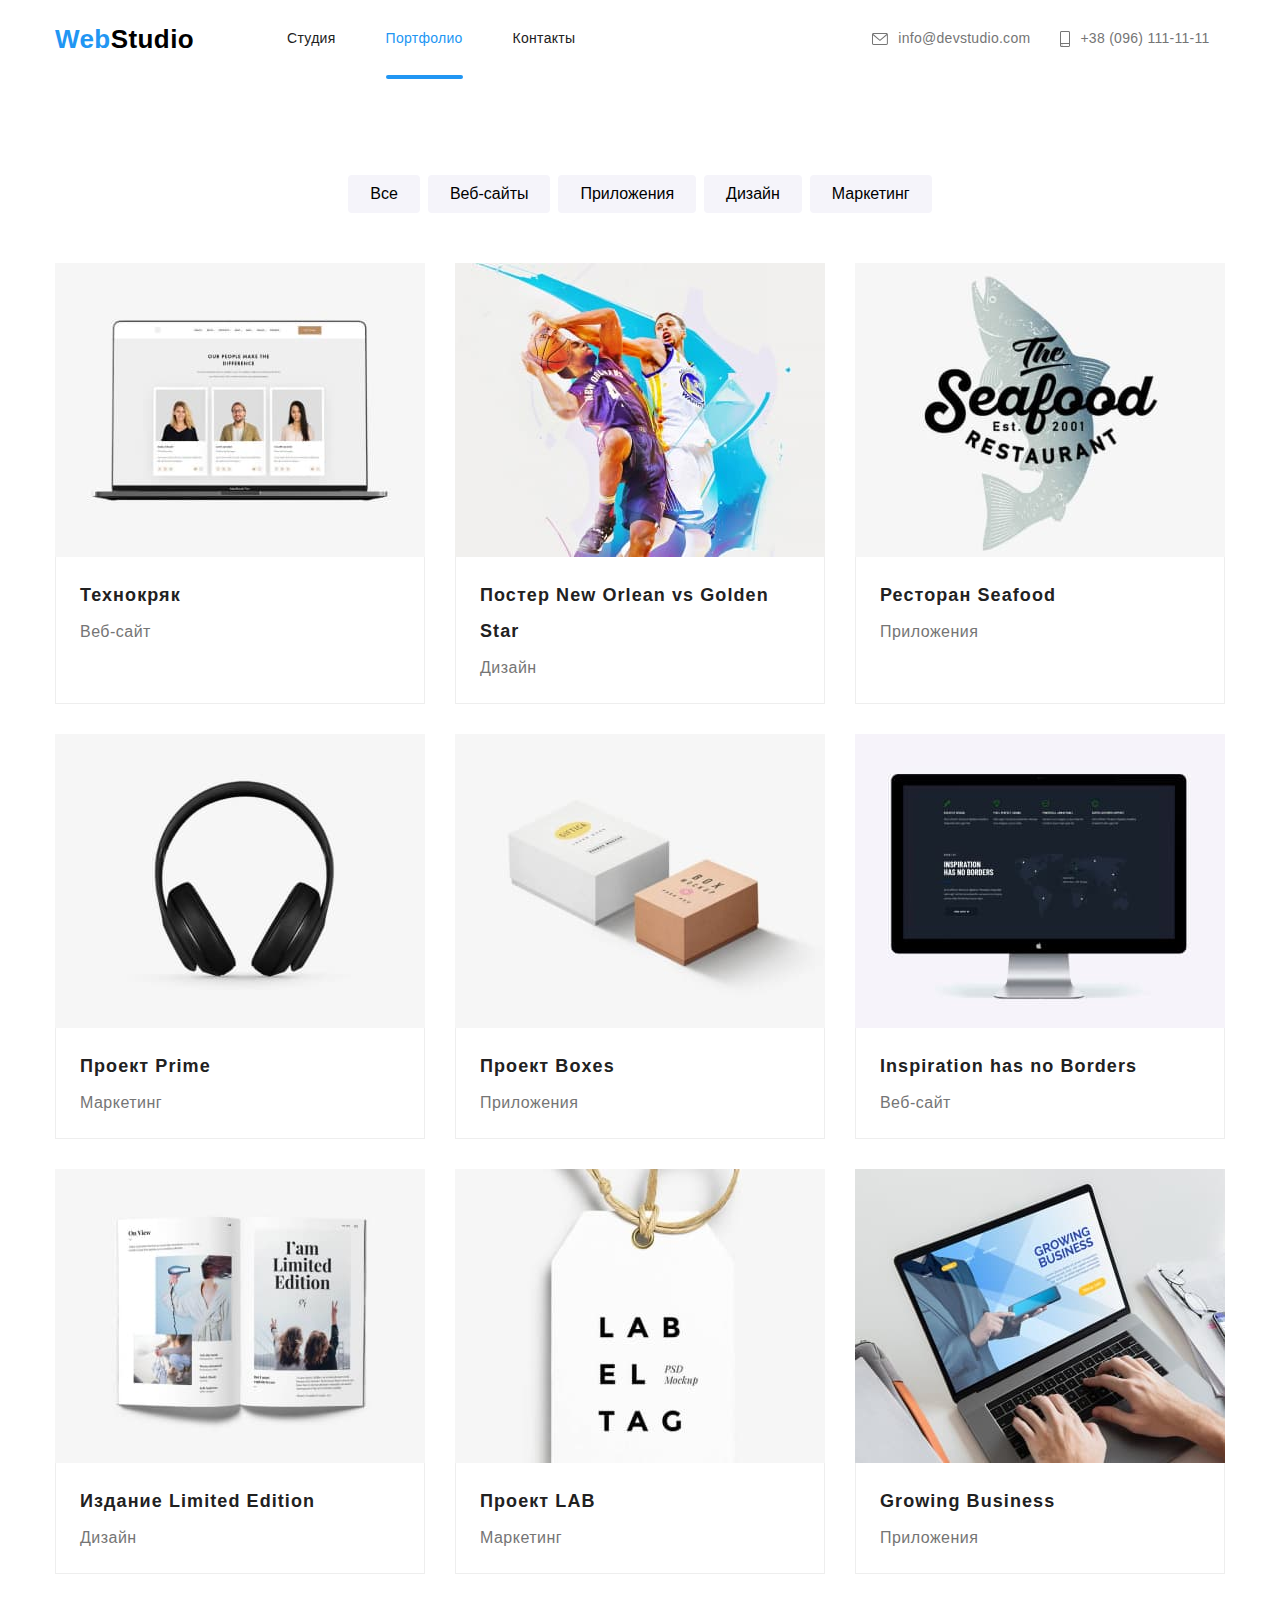
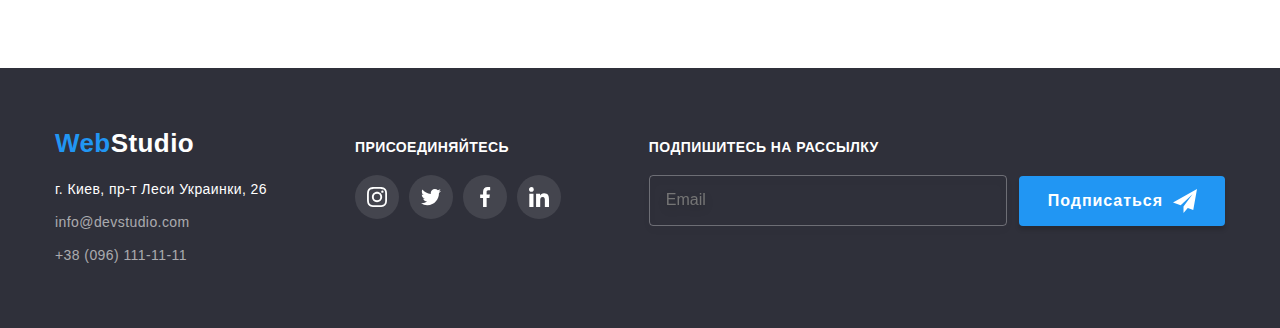
==== commit 52a1cf48: "редактирование" ====
--- a/portfolio.html
+++ b/portfolio.html
@@ -20,7 +20,7 @@
         <nav class="page-header__nav">
           <a href="./index.html" class="logo page-header__logo--size list"><span class="logo__text">Web</span>Studio</a>
           <button type="button" class="page-header__button-menu list" aria-expanded="false" data-menu-open>
-            <svg class="button-menu__icon-open" width="24" height="16">
+            <svg class="button-menu__icon-open" width="40" height="40">
               <use href="./images/icons.svg#icon-menu"></use>
             </svg>
           </button>
@@ -28,7 +28,7 @@
           <div class="menu-container is-close" data-menu>
             <div class="page-header__menu">
               <button type="button" class="page-header__button-menu-close list" data-menu-close>
-                <svg class="button-menu__icon-close" width="18.67" height="18.67">
+                <svg class="button-menu__icon-close" width="40" height="40">
                   <use href="./images/icons.svg#icon-close"></use>
                 </svg>
               </button>
@@ -42,7 +42,7 @@
               </ul>
   
               <ul class="auth-nav list">
-                <li class="auth-nav__item"><a href="tel:+380961111111" aria-label="Телефон" class="auth-nav__link list">
+                <li class="auth-nav__item"><a href="tel:+380961111111" aria-label="Телефон" class="auth-nav__link auth-nav__link--tel list">
                     <svg class="auth-nav__icon auth-nav__icon--tel">
                       <use href="./images/icons.svg#icon-smartphone"></use>
                     </svg>+38 (096) 111-11-11</a></li>
--- a/css/styles.min.css
+++ b/css/styles.min.css
@@ -1,12 +1,7 @@
-/*! modern-normalize | MIT License | https://github.com/sindresorhus/modern-normalize */html{box-sizing:border-box}*,::after,::before{box-sizing:inherit}html{line-height:1.15}body{margin:0}h1{font-size:2em;margin:.67em 0}hr{box-sizing:content-box;height:0}pre{font-family:monospace,monospace;font-size:1em}a{-webkit-text-decoration-skip:objects}abbr[title]{text-decoration:underline dotted}b,strong{font-weight:bolder}code,kbd,samp{font-family:monospace,monospace;font-size:1em}small{font-size:80%}sub,sup{font-size:75%;line-height:0;position:relative;vertical-align:baseline}sub{bottom:-.25em}sup{top:-.5em}button,input,optgroup,select,textarea{font-family:inherit;font-size:100%;line-height:1.15;margin:0}button,select{text-transform:none}[type=reset],[type=submit],button{-webkit-appearance:button}[type=button]::-moz-focus-inner,[type=reset]::-moz-focus-inner,[type=submit]::-moz-focus-inner,button::-moz-focus-inner{border-style:none;padding:0}[type=button]:-moz-focusring,[type=reset]:-moz-focusring,[type=submit]:-moz-focusring,button:-moz-focusring{outline:1px dotted ButtonText}fieldset{padding:.35em .75em .625em}legend{padding:0}progress{vertical-align:baseline}[type=number]::-webkit-inner-spin-button,[type=number]::-webkit-outer-spin-button{height:auto}[type=search]{-webkit-appearance:textfield;outline-offset:-2px}[type=search]::-webkit-search-cancel-button,[type=search]::-webkit-search-decoration{-webkit-appearance:none}::-webkit-file-upload-button{-webkit-appearance:button;font:inherit}details{display:block}summary{display:list-item}@font-face{font-family:'Raleway';font-style:normal;font-weight:400;src:url("../fonts/raleway-v19-latin_cyrillic-regular.eot");src:local(""),url("../fonts/raleway-v19-latin_cyrillic-regular.eot?#iefix") format("embedded-opentype"),url("../fonts/raleway-v19-latin_cyrillic-regular.woff2") format("woff2"),url("../fonts/raleway-v19-latin_cyrillic-regular.woff") format("woff"),url("../fonts/raleway-v19-latin_cyrillic-regular.ttf") format("truetype"),url("../fonts/raleway-v19-latin_cyrillic-regular.svg#Raleway") format("svg")}@font-face{font-family:'Raleway';font-style:normal;font-weight:700;src:url("../fonts/raleway-v19-latin_cyrillic-700.eot");src:local(""),url("../fonts/raleway-v19-latin_cyrillic-700.eot?#iefix") format("embedded-opentype"),url("../fonts/raleway-v19-latin_cyrillic-700.woff2") format("woff2"),url("../fonts/raleway-v19-latin_cyrillic-700.woff") format("woff"),url("../fonts/raleway-v19-latin_cyrillic-700.ttf") format("truetype"),url("../fonts/raleway-v19-latin_cyrillic-700.svg#Raleway") format("svg")}@font-face{font-family:'Roboto';font-style:normal;font-weight:400;src:url("../fonts/roboto-v27-latin_cyrillic-regular.eot");src:local(""),url("../fonts/roboto-v27-latin_cyrillic-regular.eot?#iefix") format("embedded-opentype"),url("../fonts/roboto-v27-latin_cyrillic-regular.woff2") format("woff2"),url("../fonts/roboto-v27-latin_cyrillic-regular.woff") format("woff"),url("../fonts/roboto-v27-latin_cyrillic-regular.ttf") format("truetype"),url("../fonts/roboto-v27-latin_cyrillic-regular.svg#Roboto") format("svg")}@font-face{font-family:'Roboto';font-style:normal;font-weight:500;src:url("../fonts/roboto-v27-latin_cyrillic-500.eot");src:local(""),url("../fonts/roboto-v27-latin_cyrillic-500.eot?#iefix") format("embedded-opentype"),url("../fonts/roboto-v27-latin_cyrillic-500.woff2") format("woff2"),url("../fonts/roboto-v27-latin_cyrillic-500.woff") format("woff"),url("../fonts/roboto-v27-latin_cyrillic-500.ttf") format("truetype"),url("../fonts/roboto-v27-latin_cyrillic-500.svg#Roboto") format("svg")}@font-face{font-family:'Roboto';font-style:normal;font-weight:700;src:url("../fonts/roboto-v27-latin_cyrillic-700.eot");src:local(""),url("../fonts/roboto-v27-latin_cyrillic-700.eot?#iefix") format("embedded-opentype"),url("../fonts/roboto-v27-latin_cyrillic-700.woff2") format("woff2"),url("../fonts/roboto-v27-latin_cyrillic-700.woff") format("woff"),url("../fonts/roboto-v27-latin_cyrillic-700.ttf") format("truetype"),url("../fonts/roboto-v27-latin_cyrillic-700.svg#Roboto") format("svg")}@font-face{font-family:'Roboto';font-style:normal;font-weight:900;src:url("../fonts/roboto-v27-latin_cyrillic-900.eot");src:local(""),url("../fonts/roboto-v27-latin_cyrillic-900.eot?#iefix") format("embedded-opentype"),url("../fonts/roboto-v27-latin_cyrillic-900.woff2") format("woff2"),url("../fonts/roboto-v27-latin_cyrillic-900.woff") format("woff"),url("../fonts/roboto-v27-latin_cyrillic-900.ttf") format("truetype"),url("../fonts/roboto-v27-latin_cyrillic-900.svg#Roboto") format("svg")}body{background-color:#fff;color:#212121;font-family:Roboto, sans-serif;font-weight:400;font-size:14px;line-height:1.71;letter-spacing:0.03em}html{box-sizing:border-box}*,*::after,*::before{box-sizing:inherit}h1,h2,h3,h4,h5,h6,p{margin-top:0}img{display:block;max-width:100%;height:auto}.list{list-style:none;text-decoration:none;color:inherit;padding:0;margin:0}.list-border{border:none}.visually-hidden{position:absolute !important;clip:rect(1px 1px 1px 1px);clip:rect(1px, 1px, 1px, 1px);padding:0 !important;border:0 !important;height:1px !important;width:1px !important;overflow:hidden}.container{width:100%;min-width:320px;padding-right:15px;padding-left:15px;margin-right:auto;margin-left:auto}@media screen and (min-width: 480px){.container{width:480px}}@media screen and (min-width: 768px){.container{width:768px}}@media screen and (min-width: 1200px){.container{width:1200px}}.section{padding-top:60px;padding-bottom:60px}@media screen and (min-width: 1200px){.section{padding-top:94px;padding-bottom:94px}}.section__title{font-weight:700;font-size:28px;line-height:1.17;text-align:center;margin-bottom:30px}@media screen and (min-width: 1200px){.section__title{font-size:36px;line-height:1.16;margin-bottom:50px}}.container{padding-right:15px;padding-left:15px;margin-right:auto;margin-left:auto}@media screen and (min-width: 480px){.container{max-width:480px}}@media screen and (min-width: 768px){.container{max-width:768px}}@media screen and (min-width: 1200px){.container{max-width:1200px}}.button{display:inline-flex;padding:10px 32px;min-width:200px;color:#fff;background-color:#2196f3;font-family:inherit;font-weight:700;font-size:16px;line-height:1.87;letter-spacing:0.06em;border:none;cursor:pointer;box-shadow:0px 4px 4px rgba(0,0,0,0.15);border-radius:4px;transition:background-color 250ms cubic-bezier(0.4, 0, 0.2, 1)}.button:hover,.button:focus{background-color:#188ce8}.subscribe--button{align-items:center;text-align:center;padding-left:29px;padding-right:28px}.subscribe__icon{margin-left:10px;fill:currentColor}.button--send{align-items:center;text-align:center;padding-left:56px;padding-right:55px}.modal__button-close{position:absolute;right:8px;top:8px;width:30px;height:30px;border:1px solid rgba(0,0,0,0.1);background:#fff;border-radius:50%;cursor:pointer}.modal__icon{position:absolute;transform:translate(-50%, -50%);fill:#000;transition:fill 250ms cubic-bezier(0.4, 0, 0.2, 1)}.modal__button-close:hover .modal__icon,.modal__button-close:focus .modal__icon{fill:#2196f3}.filter__button{background-color:#f5f4fa;display:inline-block;font-family:inherit;font-weight:500;font-size:16px;line-height:1.62;text-align:center;padding:6px 22px;border-radius:4px;border:transparent;cursor:pointer;transition:background-color 250ms cubic-bezier(0.4, 0, 0.2, 1),color 250ms cubic-bezier(0.4, 0, 0.2, 1),box-shadow 250ms cubic-bezier(0.4, 0, 0.2, 1)}.filter__button:hover,.filter__button:focus{color:#fff;background-color:#2196f3;box-shadow:0px 3px 1px rgba(0,0,0,0.1),0px 1px 2px rgba(0,0,0,0.08),0px 2px 2px rgba(0,0,0,0.12)}.page-header__button-menu{display:flex;justify-content:center;align-items:center;width:40px;height:40px;border:none;background-color:transparent;cursor:pointer}@media screen and (min-width: 768px){.page-header__button-menu{display:none}}.button-menu__icon-open{fill:#000;transition:fill 250ms cubic-bezier(0.4, 0, 0.2, 1)}.page-header__button-menu:hover .button-menu__icon-open,.page-header__button-menu:focus .button-menu__icon-open{fill:#2196f3}.page-header__button-menu-close{position:absolute;display:block;right:0;top:10px;width:40px;height:40px;border:none;background-color:transparent;cursor:pointer}@media screen and (min-width: 768px){.page-header__button-menu-close{display:none}}.button-menu__icon-close{position:absolute;transform:translate(-50%, -50%);fill:#000;transition:fill 250ms cubic-bezier(0.4, 0, 0.2, 1)}.page-header__button-menu-close:hover .button-menu__icon-close,.page-header__button-menu-close:focus .button-menu__icon-close{fill:#2196f3}@media screen and (max-width: 767px){.menu-container.is-close{visibility:hidden;opacity:0;pointer-events:none}}@media screen and (max-width: 767px){.menu-container{position:fixed;top:0;left:0;width:100%;height:100%;background-color:#fff;opacity:1;visibility:visible;transition:opacity 250ms cubic-bezier(0.4, 0, 0.2, 1),visibility 250ms cubic-bezier(0.4, 0, 0.2, 1);z-index:1}}@media screen and (min-width: 768px){.menu-container{display:flex}}@media screen and (max-width: 767px){.page-header__menu{position:absolute;top:50%;left:50%;width:100%;max-width:450px;min-width:320px;min-height:490px;height:100vh;transform:translate(-50%, -50%)}}@media screen and (min-width: 768px){.page-header__menu{display:flex}}.menu-list{position:absolute;display:flex;flex-wrap:wrap;bottom:48px;left:25px;font-weight:500;font-size:18px;line-height:1.22;letter-spacing:0.02em;color:#2196f3}@media screen and (min-width: 768px){.menu-list{display:none}}.menu-list__item:not(:last-child){padding-right:10px;margin-right:10px;border-right:1px solid rgba(33,33,33,0.2)}@media screen and (max-width: 383px){.menu-list__item:last-child{margin-top:5px}.menu-list__item:nth-child(n+3){border-right:none}}.logo{display:inline-block;color:#000;font-family:Raleway, sans-serif;font-weight:700;font-size:24px;line-height:1.16;text-decoration:none}@media screen and (min-width: 1200px){.logo{font-size:26px;line-height:1.19}}.logo__text{color:#2196f3}.logo__text--change{color:#fff}.backdrop.is-hidden{visibility:hidden;opacity:0;pointer-events:none}.backdrop{position:fixed;top:0;left:0;width:100%;height:100%;background-color:rgba(0,0,0,0.2);opacity:1;visibility:visible;transition:opacity 250ms cubic-bezier(0.4, 0, 0.2, 1),visibility 250ms cubic-bezier(0.4, 0, 0.2, 1);z-index:1}.modal{display:flex;position:relative;top:50%;left:50%;max-width:450px;height:609px;transform:translate(-50%, -50%);background:#fff;box-shadow:0px 1px 3px rgba(0,0,0,0.12),0px 1px 1px rgba(0,0,0,0.14),0px 2px 1px rgba(0,0,0,0.2);border-radius:4px}@media screen and (min-width: 1200px){.modal{max-width:528px;height:581px}}.form-modal{position:absolute;top:40px;left:40px;width:370px}@media screen and (min-width: 1200px){.form-modal{width:448px}}.form-modal__title{margin-bottom:12px;font-weight:700;font-size:20px;line-height:23px}.form-modal__field{position:relative;display:flex;flex-direction:column;text-align:left;margin-bottom:10px}.form-modal__field--area{margin-bottom:0}.form-modal__input{width:100%;margin:0;padding:11px 12px 11px 42px;border:1px solid rgba(33,33,33,0.2);box-sizing:border-box;border-radius:4px;cursor:pointer;transition:border 250ms cubic-bezier(0.4, 0, 0.2, 1)}.form-modal__input:hover{border-color:#2196f3}.form-modal__input--area{margin-bottom:20px;padding:12px 16px;height:120px;resize:none;font-size:14px;line-height:1.14;letter-spacing:0.01em}.form-modal__input--area::placeholder{color:rgba(117,117,117,0.5)}.form-modal__text{margin-bottom:4px;font-size:12px;line-height:1.16;letter-spacing:0.01em;color:#757575}.form-modal__icon{position:absolute;top:50%;left:12px;fill:#212121;transition:fill 250ms cubic-bezier(0.4, 0, 0.2, 1)}.form-modal__input:hover+.form-modal__icon,.form-modal__input:focus+.form-modal__icon{fill:#2196f3}.form-modal__checkbox{display:flex;justify-content:center;align-items:center;margin-bottom:30px;cursor:pointer}.form-modal__checkbox-icon{fill:none;border:2px solid;border-radius:2px;transition:background-color 250ms cubic-bezier(0.4, 0, 0.2, 1),fill 250ms cubic-bezier(0.4, 0, 0.2, 1),box-shadow 250ms cubic-bezier(0.4, 0, 0.2, 1)}.form-modal__check-icon-box:focus+.form-modal__checkbox-icon{border:2px solid #2196f3}.form-modal__check-icon-box:checked+.form-modal__checkbox-icon{border:none;fill:#fff;background-color:#2196f3}.form-modal__check-icon-box:checked:focus+.form-modal__checkbox-icon{box-shadow:0px 4px 4px rgba(0,0,0,0.25)}.form-modal__checkbox-text--agreement{margin-left:3px;font-size:12px;line-height:0.95;border-bottom:1px solid currentColor;color:#2196f3}@media screen and (min-width: 1200px){.form-modal__checkbox-text--agreement{font-size:14px;line-height:0.95}}.form-modal__checkbox-text{margin:0;margin-left:7px;font-size:12px;line-height:1.16;color:#757575}@media screen and (min-width: 1200px){.form-modal__checkbox-text{font-size:14px;line-height:1.71}}.social-network{display:inline-flex}.social-network__item:not(:first-child){margin-left:10px}.social-network__link{display:flex;justify-content:center;align-items:center;width:44px;height:44px;border-radius:50%;transition:background-color 250ms cubic-bezier(0.4, 0, 0.2, 1)}.social-network__link:hover,.social-network__link:focus{background-color:#2196f3}.social-network__link--change{background:rgba(255,255,255,0.1);transition:background-color 250ms cubic-bezier(0.4, 0, 0.2, 1)}.social-network__icon{fill:#afb1b8;transition:fill 250ms cubic-bezier(0.4, 0, 0.2, 1)}.social-network__link:hover .social-network__icon,.social-network__link:focus .social-network__icon{fill:#fff}.social-network__icon--change{fill:#fff}.page-header{padding-top:10px;padding-bottom:10px}.page-header--border{border-bottom:1px solid #eee}.page-header--correction{padding-top:9px}@media screen and (min-width: 768px){.page-header{padding-top:21px;padding-bottom:21px}.page-header--correction{padding-top:20px}}@media screen and (min-width: 1200px){.page-header{padding-top:24px;padding-bottom:25px}.page-header--size{padding-bottom:26px}}.page-header .container{position:relative;align-items:center}@media screen and (min-width: 768px){.page-header .container{justify-content:flex-end}}@media screen and (min-width: 768px){.page-header__logo--size{margin-right:88px}}@media screen and (min-width: 1200px){.page-header__logo--size{margin-right:93px}}@media screen and (max-width: 767px){.page-header__nav{display:flex;align-items:center;justify-content:space-between}}@media screen and (min-width: 768px){.page-header__nav{display:flex;align-items:center}}@media screen and (max-width: 767px){.site-nav{position:absolute;top:48px;left:25px;align-items:center}}@media screen and (min-width: 768px){.site-nav{display:flex;align-items:center}}.site-nav__item{font-weight:500;font-size:40px;line-height:1.18;letter-spacing:0.02em}@media screen and (max-width: 767px){.site-nav__item:not(:last-child){margin-bottom:32px}}@media screen and (min-width: 768px){.site-nav__item{margin-bottom:0;font-weight:500;font-size:14px;line-height:1.14}.site-nav__item:not(:last-child){margin-right:50px}}.site-nav__link{color:#212121;transition:color 250ms cubic-bezier(0.4, 0, 0.2, 1)}.site-nav__link:hover,.site-nav__link:focus{color:#2196f3}.site-nav__link--current{position:relative;color:#2196f3}@media screen and (min-width: 768px){.site-nav__link--current::after{content:'';position:absolute;top:44px;left:0;display:block;width:100%;height:4px;background:#2196f3;border-radius:2px}}@media screen and (min-width: 768px) and (min-width: 1200px){.site-nav__link--current::after{top:45px}}@media screen and (max-width: 767px){.auth-nav{position:absolute;bottom:134px;left:25px;display:inline-flex;flex-direction:column;font-weight:500;font-size:24px;line-height:1.16;letter-spacing:0.02em}}@media screen and (min-width: 768px){.auth-nav{display:inline-flex;flex-direction:column-reverse;align-items:baseline;font-weight:500;font-size:12px;line-height:1.16;letter-spacing:0.02em;margin-left:84px}}@media screen and (min-width: 1200px){.auth-nav{display:flex;flex-direction:row-reverse;align-items:stretch;font-weight:500;font-size:14px;line-height:1.14;margin-left:297px}}@media screen and (max-width: 767px){.auth-nav__item:not(:last-child){margin-bottom:32px}}@media screen and (min-width: 768px){.auth-nav__item:not(:first-child){margin-bottom:7px}}@media screen and (min-width: 1200px){.auth-nav__item:not(:first-child){margin-right:30px;margin-bottom:0}}.auth-nav__icon{display:none}@media screen and (min-width: 768px){.auth-nav__icon{display:block;margin-right:8px;fill:currentColor;transition:fill 250ms cubic-bezier(0.4, 0, 0.2, 1)}.auth-nav__link:hover .auth-nav__icon,.auth-nav__link:focus .auth-nav__icon{fill:#2196f3}.auth-nav__icon--tel{width:10px;height:14px}.auth-nav__icon--mail{width:14px;height:10px}}@media screen and (min-width: 1200px){.auth-nav__icon{margin-right:10px}.auth-nav__icon--tel{width:10px;height:16px}.auth-nav__icon--mail{width:16px;height:12px}}.auth-nav__link{padding-top:1px;padding-bottom:1px;display:flex;align-items:center;color:#757575;transition:color 250ms cubic-bezier(0.4, 0, 0.2, 1)}.auth-nav__link:hover,.auth-nav__link:focus{color:#2196f3}@media screen and (max-width: 767px){.auth-nav__link:hover,.auth-nav__link:focus{font-size:34px;line-height:1.17}}.hero{background-color:#c4c4c4;text-align:center;padding-top:118px;padding-bottom:118px}@media screen and (min-width: 1200px){.hero{padding-top:200px;padding-bottom:200px}}.hero--banner{height:400px;max-width:480px;margin-left:auto;margin-right:auto;background-image:linear-gradient(to right, rgba(47,48,58,0.4), rgba(47,48,58,0.4)),url(../images/hero/Hero-mobile.jpg);background-repeat:no-repeat;background-position:center;background-size:cover}@media (min-device-pixel-ratio: 2), (min-resolution: 192dpi), (min-resolution: 2dppx){.hero--banner{background-image:linear-gradient(to right, rgba(47,48,58,0.4), rgba(47,48,58,0.4)),url(../images/hero/Hero-mobile@2x.jpg)}}@media screen and (min-width: 768px){.hero--banner{max-width:768px;background-image:linear-gradient(to right, rgba(47,48,58,0.4), rgba(47,48,58,0.4)),url(../images/hero/hero-tablet.jpg)}}@media screen and (min-width: 768px) and (min-width: 768px){.hero--banner{background-image:linear-gradient(to right, rgba(47,48,58,0.4), rgba(47,48,58,0.4)),url(../images/hero/hero-tablet@2x.jpg)}}@media screen and (min-width: 1200px){.hero--banner{height:600px;max-width:1600px;background-image:linear-gradient(to right, rgba(47,48,58,0.4), rgba(47,48,58,0.4)),url(../images/hero/hero-desktop.jpg)}}@media screen and (min-width: 1200px) and (min-width: 1200px){.hero--banner{background-image:linear-gradient(to right, rgba(47,48,58,0.4), rgba(47,48,58,0.4)),url(../images/hero/hero-desktop@2x.jpg)}}.hero__center{display:flex;flex-direction:column}.hero__title{display:inline-block;color:#fff;font-weight:900;font-size:26px;line-height:1.62;max-width:360px;letter-spacing:0.06em;text-transform:uppercase;margin-right:auto;margin-left:auto;margin-bottom:30px}@media screen and (min-width: 1200px){.hero__title{font-size:44px;line-height:1.36;max-width:696px}}.description__list{padding:0;margin:0}@media screen and (min-width: 768px){.description__list{display:flex;flex-wrap:wrap;margin-left:calc(-1 * 30px);margin-bottom:-30px}}@media screen and (min-width: 1200px){.description__list{margin-left:calc(-1 * 30px)}}.description__item-box{display:flex;justify-content:center;align-items:center;min-height:120px;margin-bottom:30px;background:#f5f4fa;border-radius:4px}@media screen and (max-width: 767px){.description__item:not(:last-child){margin-bottom:30px}}@media screen and (min-width: 768px){.description__item{flex-basis:calc(+/*! modern-normalize | MIT License | https://github.com/sindresorhus/modern-normalize */html{box-sizing:border-box}*,::after,::before{box-sizing:inherit}html{line-height:1.15}body{margin:0}h1{font-size:2em;margin:.67em 0}hr{box-sizing:content-box;height:0}pre{font-family:monospace,monospace;font-size:1em}a{-webkit-text-decoration-skip:objects}abbr[title]{text-decoration:underline dotted}b,strong{font-weight:bolder}code,kbd,samp{font-family:monospace,monospace;font-size:1em}small{font-size:80%}sub,sup{font-size:75%;line-height:0;position:relative;vertical-align:baseline}sub{bottom:-.25em}sup{top:-.5em}button,input,optgroup,select,textarea{font-family:inherit;font-size:100%;line-height:1.15;margin:0}button,select{text-transform:none}[type=reset],[type=submit],button{-webkit-appearance:button}[type=button]::-moz-focus-inner,[type=reset]::-moz-focus-inner,[type=submit]::-moz-focus-inner,button::-moz-focus-inner{border-style:none;padding:0}[type=button]:-moz-focusring,[type=reset]:-moz-focusring,[type=submit]:-moz-focusring,button:-moz-focusring{outline:1px dotted ButtonText}fieldset{padding:.35em .75em .625em}legend{padding:0}progress{vertical-align:baseline}[type=number]::-webkit-inner-spin-button,[type=number]::-webkit-outer-spin-button{height:auto}[type=search]{-webkit-appearance:textfield;outline-offset:-2px}[type=search]::-webkit-search-cancel-button,[type=search]::-webkit-search-decoration{-webkit-appearance:none}::-webkit-file-upload-button{-webkit-appearance:button;font:inherit}details{display:block}summary{display:list-item}@font-face{font-family:'Raleway';font-style:normal;font-weight:400;src:url("../fonts/raleway-v19-latin_cyrillic-regular.eot");src:local(""),url("../fonts/raleway-v19-latin_cyrillic-regular.eot?#iefix") format("embedded-opentype"),url("../fonts/raleway-v19-latin_cyrillic-regular.woff2") format("woff2"),url("../fonts/raleway-v19-latin_cyrillic-regular.woff") format("woff"),url("../fonts/raleway-v19-latin_cyrillic-regular.ttf") format("truetype"),url("../fonts/raleway-v19-latin_cyrillic-regular.svg#Raleway") format("svg")}@font-face{font-family:'Raleway';font-style:normal;font-weight:700;src:url("../fonts/raleway-v19-latin_cyrillic-700.eot");src:local(""),url("../fonts/raleway-v19-latin_cyrillic-700.eot?#iefix") format("embedded-opentype"),url("../fonts/raleway-v19-latin_cyrillic-700.woff2") format("woff2"),url("../fonts/raleway-v19-latin_cyrillic-700.woff") format("woff"),url("../fonts/raleway-v19-latin_cyrillic-700.ttf") format("truetype"),url("../fonts/raleway-v19-latin_cyrillic-700.svg#Raleway") format("svg")}@font-face{font-family:'Roboto';font-style:normal;font-weight:400;src:url("../fonts/roboto-v27-latin_cyrillic-regular.eot");src:local(""),url("../fonts/roboto-v27-latin_cyrillic-regular.eot?#iefix") format("embedded-opentype"),url("../fonts/roboto-v27-latin_cyrillic-regular.woff2") format("woff2"),url("../fonts/roboto-v27-latin_cyrillic-regular.woff") format("woff"),url("../fonts/roboto-v27-latin_cyrillic-regular.ttf") format("truetype"),url("../fonts/roboto-v27-latin_cyrillic-regular.svg#Roboto") format("svg")}@font-face{font-family:'Roboto';font-style:normal;font-weight:500;src:url("../fonts/roboto-v27-latin_cyrillic-500.eot");src:local(""),url("../fonts/roboto-v27-latin_cyrillic-500.eot?#iefix") format("embedded-opentype"),url("../fonts/roboto-v27-latin_cyrillic-500.woff2") format("woff2"),url("../fonts/roboto-v27-latin_cyrillic-500.woff") format("woff"),url("../fonts/roboto-v27-latin_cyrillic-500.ttf") format("truetype"),url("../fonts/roboto-v27-latin_cyrillic-500.svg#Roboto") format("svg")}@font-face{font-family:'Roboto';font-style:normal;font-weight:700;src:url("../fonts/roboto-v27-latin_cyrillic-700.eot");src:local(""),url("../fonts/roboto-v27-latin_cyrillic-700.eot?#iefix") format("embedded-opentype"),url("../fonts/roboto-v27-latin_cyrillic-700.woff2") format("woff2"),url("../fonts/roboto-v27-latin_cyrillic-700.woff") format("woff"),url("../fonts/roboto-v27-latin_cyrillic-700.ttf") format("truetype"),url("../fonts/roboto-v27-latin_cyrillic-700.svg#Roboto") format("svg")}@font-face{font-family:'Roboto';font-style:normal;font-weight:900;src:url("../fonts/roboto-v27-latin_cyrillic-900.eot");src:local(""),url("../fonts/roboto-v27-latin_cyrillic-900.eot?#iefix") format("embedded-opentype"),url("../fonts/roboto-v27-latin_cyrillic-900.woff2") format("woff2"),url("../fonts/roboto-v27-latin_cyrillic-900.woff") format("woff"),url("../fonts/roboto-v27-latin_cyrillic-900.ttf") format("truetype"),url("../fonts/roboto-v27-latin_cyrillic-900.svg#Roboto") format("svg")}body{background-color:#fff;color:#212121;font-family:Roboto, sans-serif;font-weight:400;font-size:14px;line-height:1.71;letter-spacing:0.03em}html{box-sizing:border-box}*,*::after,*::before{box-sizing:inherit}h1,h2,h3,h4,h5,h6,p{margin-top:0}img{display:block;max-width:100%;height:auto}.list{list-style:none;text-decoration:none;color:inherit;padding:0;margin:0}.list-border{border:none}.visually-hidden{position:absolute !important;clip:rect(1px 1px 1px 1px);clip:rect(1px, 1px, 1px, 1px);padding:0 !important;border:0 !important;height:1px !important;width:1px !important;overflow:hidden}.container{width:100%;padding-right:15px;padding-left:15px;margin-right:auto;margin-left:auto}@media screen and (min-width: 480px){.container{width:480px}}@media screen and (min-width: 768px){.container{width:768px}}@media screen and (min-width: 1200px){.container{width:1200px}}.section{padding-top:60px;padding-bottom:60px}@media screen and (min-width: 1200px){.section{padding-top:94px;padding-bottom:94px}}.section__title{font-weight:700;font-size:28px;line-height:1.17;text-align:center;margin-bottom:30px}@media screen and (min-width: 1200px){.section__title{font-size:36px;line-height:1.16;margin-bottom:50px}}.container{padding-right:15px;padding-left:15px;margin-right:auto;margin-left:auto}@media screen and (min-width: 480px){.container{max-width:480px}}@media screen and (min-width: 768px){.container{max-width:768px}}@media screen and (min-width: 1200px){.container{max-width:1200px}}.button{display:inline-flex;padding:10px 32px;min-width:200px;color:#fff;background-color:#2196f3;font-family:inherit;font-weight:700;font-size:16px;line-height:1.87;letter-spacing:0.06em;border:none;cursor:pointer;box-shadow:0px 4px 4px rgba(0,0,0,0.15);border-radius:4px;transition:background-color 250ms cubic-bezier(0.4, 0, 0.2, 1)}.button:hover,.button:focus{background-color:#188ce8}.subscribe--button{align-items:center;text-align:center;padding-left:29px;padding-right:28px}.subscribe__icon{margin-left:10px;fill:currentColor}.button--send{align-items:center;text-align:center;padding-left:56px;padding-right:55px}.modal__button-close{position:absolute;right:8px;top:8px;width:30px;height:30px;border:1px solid rgba(0,0,0,0.1);background:#fff;border-radius:50%;cursor:pointer}.modal__icon{position:absolute;transform:translate(-50%, -50%);fill:#000;transition:fill 250ms cubic-bezier(0.4, 0, 0.2, 1)}.modal__button-close:hover .modal__icon,.modal__button-close:focus .modal__icon{fill:#2196f3}.filter__button{background-color:#f5f4fa;display:inline-block;font-family:inherit;font-weight:500;font-size:16px;line-height:1.62;text-align:center;padding:6px 22px;border-radius:4px;border:transparent;cursor:pointer;transition:background-color 250ms cubic-bezier(0.4, 0, 0.2, 1),color 250ms cubic-bezier(0.4, 0, 0.2, 1),box-shadow 250ms cubic-bezier(0.4, 0, 0.2, 1)}.filter__button:hover,.filter__button:focus{color:#fff;background-color:#2196f3;box-shadow:0px 3px 1px rgba(0,0,0,0.1),0px 1px 2px rgba(0,0,0,0.08),0px 2px 2px rgba(0,0,0,0.12)}.page-header__button-menu{display:flex;justify-content:center;align-items:center;width:40px;height:40px;border:none;background-color:transparent;cursor:pointer}@media screen and (min-width: 768px){.page-header__button-menu{display:none}}.button-menu__icon-open{fill:#000;transition:fill 250ms cubic-bezier(0.4, 0, 0.2, 1)}.page-header__button-menu:hover .button-menu__icon-open,.page-header__button-menu:focus .button-menu__icon-open{fill:#2196f3}.page-header__button-menu-close{position:absolute;display:block;right:0;top:10px;width:40px;height:40px;border:none;background-color:transparent;cursor:pointer}@media screen and (min-width: 768px){.page-header__button-menu-close{display:none}}.button-menu__icon-close{position:absolute;transform:translate(-50%, -50%);fill:#000;transition:fill 250ms cubic-bezier(0.4, 0, 0.2, 1)}.page-header__button-menu-close:hover .button-menu__icon-close,.page-header__button-menu-close:focus .button-menu__icon-close{fill:#2196f3}@media screen and (max-width: 767px){.menu-container.is-close{visibility:hidden;opacity:0;pointer-events:none}}@media screen and (max-width: 767px){.menu-container{position:fixed;top:0;left:0;width:100%;height:100%;background-color:#fff;opacity:1;visibility:visible;transition:opacity 250ms cubic-bezier(0.4, 0, 0.2, 1),visibility 250ms cubic-bezier(0.4, 0, 0.2, 1);z-index:1}}@media screen and (min-width: 768px){.menu-container{display:flex}}@media screen and (max-width: 767px){.page-header__menu{position:absolute;top:50%;left:50%;width:100%;max-width:450px;min-width:320px;min-height:490px;height:100vh;transform:translate(-50%, -50%)}}@media screen and (min-width: 768px){.page-header__menu{display:flex}}.menu-list{position:absolute;display:flex;flex-wrap:wrap;bottom:48px;left:25px;font-weight:500;font-size:18px;line-height:1.22;letter-spacing:0.02em;color:#2196f3}@media screen and (min-width: 768px){.menu-list{display:none}}.menu-list__item:not(:last-child){padding-right:10px;margin-right:10px;border-right:1px solid rgba(33,33,33,0.2)}@media screen and (max-width: 383px){.menu-list__item:last-child{margin-top:5px}.menu-list__item:nth-child(n+3){border-right:none}}.logo{display:inline-block;color:#000;font-family:Raleway, sans-serif;font-weight:700;font-size:24px;line-height:1.16;text-decoration:none}@media screen and (min-width: 1200px){.logo{font-size:26px;line-height:1.19}}.logo__text{color:#2196f3}.logo__text--change{color:#fff}.backdrop.is-hidden{visibility:hidden;opacity:0;pointer-events:none}.backdrop{position:fixed;top:0;left:0;width:100%;height:100%;background-color:rgba(0,0,0,0.2);opacity:1;visibility:visible;transition:opacity 250ms cubic-bezier(0.4, 0, 0.2, 1),visibility 250ms cubic-bezier(0.4, 0, 0.2, 1);z-index:1}.modal{display:flex;position:relative;top:50%;left:50%;padding:40px;max-width:450px;height:609px;transform:translate(-50%, -50%);background:#fff;box-shadow:0px 1px 3px rgba(0,0,0,0.12),0px 1px 1px rgba(0,0,0,0.14),0px 2px 1px rgba(0,0,0,0.2);border-radius:4px}@media screen and (min-width: 1200px){.modal{max-width:528px;height:581px}}.form-modal__title{margin-bottom:12px;font-weight:700;font-size:20px;line-height:23px}.form-modal__field{position:relative;display:flex;flex-direction:column;text-align:left;margin-bottom:10px}.form-modal__field--area{margin-bottom:0}.form-modal__input{width:100%;margin:0;padding:11px 12px 11px 42px;border:1px solid rgba(33,33,33,0.2);box-sizing:border-box;border-radius:4px;cursor:pointer;outline:none;transition:border 250ms cubic-bezier(0.4, 0, 0.2, 1)}.form-modal__input:hover{border-color:#2196f3}.form-modal__input--area{margin-bottom:20px;padding:12px 16px;height:120px;resize:none;font-size:14px;line-height:1.14;letter-spacing:0.01em}.form-modal__input--area::placeholder{color:rgba(117,117,117,0.5)}.form-modal__text{margin-bottom:4px;font-size:12px;line-height:1.16;letter-spacing:0.01em;color:#757575}.form-modal__icon{position:absolute;top:50%;left:12px;fill:#212121;transition:fill 250ms cubic-bezier(0.4, 0, 0.2, 1)}.form-modal__input:hover+.form-modal__icon,.form-modal__input:focus+.form-modal__icon{fill:#2196f3}.form-modal__checkbox{display:flex;justify-content:center;align-items:center;margin-bottom:30px;cursor:pointer}.form-modal__checkbox-icon{fill:none;border:2px solid;border-radius:2px;transition:background-color 250ms cubic-bezier(0.4, 0, 0.2, 1),fill 250ms cubic-bezier(0.4, 0, 0.2, 1),box-shadow 250ms cubic-bezier(0.4, 0, 0.2, 1)}.form-modal__check-icon-box:focus+.form-modal__checkbox-icon{border:2px solid #2196f3}.form-modal__check-icon-box:checked+.form-modal__checkbox-icon{border:none;fill:#fff;background-color:#2196f3}.form-modal__check-icon-box:checked:focus+.form-modal__checkbox-icon{box-shadow:0px 4px 4px rgba(0,0,0,0.25)}.form-modal__checkbox-text--agreement{margin-left:3px;font-size:12px;line-height:1.16;text-decoration-line:underline;color:#2196f3}@media screen and (min-width: 1200px){.form-modal__checkbox-text--agreement{font-size:14px;line-height:1.71}}.form-modal__checkbox-text{margin:0;margin-left:7px;font-size:12px;line-height:1.16;color:#757575}@media screen and (min-width: 1200px){.form-modal__checkbox-text{font-size:14px;line-height:1.71}}.social-network{display:inline-flex}.social-network__item:not(:first-child){margin-left:10px}.social-network__link{display:flex;justify-content:center;align-items:center;width:44px;height:44px;border-radius:50%;transition:background-color 250ms cubic-bezier(0.4, 0, 0.2, 1)}.social-network__link:hover,.social-network__link:focus{background-color:#2196f3}.social-network__link--change{background:rgba(255,255,255,0.1);transition:background-color 250ms cubic-bezier(0.4, 0, 0.2, 1)}.social-network__icon{fill:#afb1b8;transition:fill 250ms cubic-bezier(0.4, 0, 0.2, 1)}.social-network__link:hover .social-network__icon,.social-network__link:focus .social-network__icon{fill:#fff}.social-network__icon--change{fill:#fff}.page-header{padding-top:10px;padding-bottom:10px}.page-header--border{border-bottom:1px solid #eee}.page-header--correction{padding-top:9px}@media screen and (min-width: 768px){.page-header{padding-top:21px;padding-bottom:21px}.page-header--correction{padding-top:20px}}@media screen and (min-width: 1200px){.page-header{padding-top:24px;padding-bottom:25px}.page-header--size{padding-bottom:26px}}.page-header .container{position:relative;align-items:center}@media screen and (min-width: 768px){.page-header .container{justify-content:flex-end}}@media screen and (min-width: 768px){.page-header__logo--size{margin-right:88px}}@media screen and (min-width: 1200px){.page-header__logo--size{margin-right:93px}}@media screen and (max-width: 767px){.page-header__nav{display:flex;align-items:center;justify-content:space-between}}@media screen and (min-width: 768px){.page-header__nav{display:flex;align-items:center}}@media screen and (max-width: 767px){.site-nav{position:absolute;top:48px;left:25px;align-items:center}}@media screen and (min-width: 768px){.site-nav{display:flex;align-items:center}}.site-nav__item{font-weight:500;font-size:40px;line-height:1.18;letter-spacing:0.02em}@media screen and (max-width: 767px){.site-nav__item:not(:last-child){margin-bottom:32px}}@media screen and (min-width: 768px){.site-nav__item{margin-bottom:0;font-weight:500;font-size:14px;line-height:1.14}.site-nav__item:not(:last-child){margin-right:50px}}.site-nav__link{color:#212121;transition:color 250ms cubic-bezier(0.4, 0, 0.2, 1)}.site-nav__link:hover,.site-nav__link:focus{color:#2196f3}.site-nav__link--current{position:relative;color:#2196f3}@media screen and (min-width: 768px){.site-nav__link--current::after{content:'';position:absolute;top:44px;left:0;display:block;width:100%;height:4px;background:#2196f3;border-radius:2px}}@media screen and (min-width: 768px) and (min-width: 1200px){.site-nav__link--current::after{top:45px}}@media screen and (max-width: 767px){.auth-nav{position:absolute;bottom:134px;left:25px;display:inline-flex;flex-direction:column;font-weight:500;font-size:24px;line-height:1.16;letter-spacing:0.02em}}@media screen and (min-width: 768px){.auth-nav{display:inline-flex;flex-direction:column-reverse;align-items:baseline;font-weight:500;font-size:12px;line-height:1.16;letter-spacing:0.02em;margin-left:84px}}@media screen and (min-width: 1200px){.auth-nav{display:flex;flex-direction:row-reverse;align-items:stretch;font-weight:500;font-size:14px;line-height:1.14;margin-left:297px}}@media screen and (max-width: 767px){.auth-nav__item:not(:last-child){margin-bottom:32px}}@media screen and (min-width: 768px){.auth-nav__item:not(:first-child){margin-bottom:7px}}@media screen and (min-width: 1200px){.auth-nav__item:not(:first-child){margin-right:30px;margin-bottom:0}}.auth-nav__icon{display:none}@media screen and (min-width: 768px){.auth-nav__icon{display:block;margin-right:8px;fill:currentColor;transition:fill 250ms cubic-bezier(0.4, 0, 0.2, 1)}.auth-nav__link:hover .auth-nav__icon,.auth-nav__link:focus .auth-nav__icon{fill:#2196f3}.auth-nav__icon--tel{width:10px;height:14px}.auth-nav__icon--mail{width:14px;height:10px}}@media screen and (min-width: 1200px){.auth-nav__icon{margin-right:10px}.auth-nav__icon--tel{width:10px;height:16px}.auth-nav__icon--mail{width:16px;height:12px}}.auth-nav__link{padding-top:1px;padding-bottom:1px;display:flex;align-items:center;color:#757575;transition:color 250ms cubic-bezier(0.4, 0, 0.2, 1)}.auth-nav__link:hover,.auth-nav__link:focus{color:#2196f3}@media screen and (max-width: 767px){.auth-nav__link:hover,.auth-nav__link:focus{font-size:34px;line-height:1.17}}@media screen and (max-width: 767px){.auth-nav__link--tel{font-size:34px;line-height:1.17;color:#2196f3}}.hero{background-color:#c4c4c4;padding-top:118px;padding-bottom:118px;text-align:center;margin:0 auto;max-width:1600px}@media screen and (min-width: 1200px){.hero{padding-top:200px;padding-bottom:200px}}.hero--banner{height:400px;max-width:480px;margin-left:auto;margin-right:auto;background-image:linear-gradient(to right, rgba(47,48,58,0.4), rgba(47,48,58,0.4)),url(../images/hero/Hero-mobile.jpg);background-repeat:no-repeat;background-position:center;background-size:cover}@media (min-device-pixel-ratio: 2), (min-resolution: 192dpi), (min-resolution: 2dppx){.hero--banner{background-image:linear-gradient(to right, rgba(47,48,58,0.4), rgba(47,48,58,0.4)),url(../images/hero/Hero-mobile@2x.jpg)}}@media screen and (min-width: 768px){.hero--banner{max-width:768px;background-image:linear-gradient(to right, rgba(47,48,58,0.4), rgba(47,48,58,0.4)),url(../images/hero/hero-tablet.jpg)}}@media screen and (min-width: 768px) and (min-device-pixel-ratio: 2), screen and (min-width: 768px) and (min-resolution: 192dpi), screen and (min-width: 768px) and (min-resolution: 2dppx){.hero--banner{background-image:linear-gradient(to right, rgba(47,48,58,0.4), rgba(47,48,58,0.4)),url(../images/hero/hero-tablet@2x.jpg)}}@media screen and (min-width: 1200px){.hero--banner{height:600px;max-width:1600px;background-image:linear-gradient(to right, rgba(47,48,58,0.4), rgba(47,48,58,0.4)),url(../images/hero/hero-desktop.jpg)}}@media screen and (min-width: 1200px) and (min-device-pixel-ratio: 2), screen and (min-width: 1200px) and (min-resolution: 192dpi), screen and (min-width: 1200px) and (min-resolution: 2dppx){.hero--banner{background-image:linear-gradient(to right, rgba(47,48,58,0.4), rgba(47,48,58,0.4)),url(../images/hero/hero-desktop@2x.jpg)}}.hero__center{display:flex;flex-direction:column}.hero__title{display:inline-block;color:#fff;font-weight:900;font-size:26px;line-height:1.62;max-width:360px;letter-spacing:0.06em;text-transform:uppercase;margin-right:auto;margin-left:auto;margin-bottom:30px}@media screen and (min-width: 1200px){.hero__title{font-size:44px;line-height:1.36;max-width:696px}}.description__list{padding:0;margin:0}@media screen and (min-width: 768px){.description__list{display:flex;flex-wrap:wrap;margin-left:calc(-1 * 30px);margin-bottom:-30px}}@media screen and (min-width: 1200px){.description__list{margin-left:calc(-1 * 30px)}}.description__item-box{display:flex;justify-content:center;align-items:center;min-height:120px;margin-bottom:30px;background:#f5f4fa;border-radius:4px}@media screen and (max-width: 767px){.description__item:not(:last-child){margin-bottom:30px}}@media screen and (min-width: 768px){.description__item{flex-basis:calc(  100% / 2 - 30px);margin-left:30px;margin-bottom:30px}}@media screen and (min-width: 1200px){.description__item{flex-basis:calc(  100% / 4 - 30px);margin-left:30px}}.description__title{font-size:14px;line-height:1.14;text-transform:uppercase;text-align:center;margin-bottom:10px}@media screen and (min-width: 768px){.description__title{text-align:start}}.description__text{color:#757575;margin-bottom:0}.section-jobs{display:none;padding-top:0}@media screen and (min-width: 1200px){.section-jobs{display:block;padding-bottom:94px}.section-jobs .section-jobs__list{display:flex;flex-wrap:wrap;padding:0;margin:0;margin-left:calc(-1 * 30px)}.section-jobs .section-jobs__item{flex-basis:calc(  100% / 3 - 30px);margin-left:30px}.section-jobs .section-jobs__item--foto-thumb{display:inline-block;position:relative}.section-jobs .section-jobs__text{display:inline-flex;justify-content:center;align-items:center;position:absolute;width:100%;min-height:70px;bottom:0;margin:0;font-weight:700;font-size:14px;line-height:1.14;text-transform:uppercase;color:#fff;background:rgba(47,48,58,0.8)}}.section.team{background-color:#f5f4fa}.team__list{padding:0;margin:0}@media screen and (min-width: 768px){.team__list{display:flex;flex-wrap:wrap;margin-left:calc(-1 * 30px);margin-bottom:-30px}}@media screen and (min-width: 1200px){.team__list{margin-left:calc(-1 * 30px)}}.team__item{background-color:#fff;box-shadow:0px 1px 3px rgba(0,0,0,0.12),0px 1px 1px rgba(0,0,0,0.14),0px 2px 1px rgba(0,0,0,0.2);border-radius:0px 0px 4px 4px}@media screen and (max-width: 767px){.team__item:not(:last-child){margin-bottom:30px}}@media screen and (min-width: 768px){.team__item{flex-basis:calc(  100% / 2 - 30px);margin-left:30px;margin-bottom:30px}}@media screen and (min-width: 1200px){.team__item{flex-basis:calc(- 100% / 4 - 30px);margin-left:30px}}.team__card-box{padding:30px 10px 24px 10px;text-align:center}@media screen and (min-width: 1200px){.team__card-box{padding:30px 10px}}.team__card-title{margin-bottom:10px;font-weight:500;font-size:16px;line-height:1.18}.team__card-text{margin-bottom:16px;color:#757575;font-size:16px;line-height:1.18}.clients__list{display:flex;flex-wrap:wrap;margin-left:calc(-1 * 30px)}@media screen and (min-width: 768px){.clients__list{margin-left:calc(-1 * 30px)}}@media screen and (max-width: 1199px){.clients__list{margin-bottom:-30px}}@media screen and (min-width: 1200px){.clients__list{display:inline-flex;flex-wrap:nowrap;margin-left:calc(-1 * 30px)}}.clients__item{flex-basis:calc(- 100% / 2 - 30px);margin-left:30px}@media screen and (min-width: 768px){.clients__item{flex-basis:calc(- 100% / 3 - 30px);margin-left:30px}}@media screen and (max-width: 1199px){.clients__item{margin-bottom:30px}}@media screen and (min-width: 1200px){.clients__item{flex-basis:calc(- 100% / 6 - 30px);margin-left:30px}}.clients__link{display:flex;justify-content:center;align-items:center;height:90px;border:1px solid #afb1b8;border-radius:4px;transition:background-color 250ms cubic-bezier(0.4, 0, 0.2, 1)}.clients__link:hover,.clients__link:focus{border:1px solid #2196f3}@media screen and (max-width: 767px){.clients__link{max-width:210px}}@media screen and (min-width: 768px){.clients__link{width:226px}}@media screen and (min-width: 1200px){.clients__link{width:170px}}.clients__icon{fill:#afb1b8;transition:fill 250ms cubic-bezier(0.4, 0, 0.2, 1)}.clients__link:hover .clients__icon,.clients__link:focus .clients__icon{fill:#2196f3}.filter{display:flex;flex-wrap:wrap;align-items:center;margin-bottom:40px}@media screen and (min-width: 768px){.filter{justify-content:center;margin-bottom:30px}}@media screen and (min-width: 1200px){.filter{margin-bottom:50px}}.filter__item:not(:last-child){margin-right:8px}@media screen and (max-width: 767px){.filter__item:nth-child(-n+3){margin-bottom:15px}}.filter-cards{padding:0;margin:0}@media screen and (min-width: 768px){.filter-cards{display:flex;flex-wrap:wrap;margin-left:calc(-1 * 30px);margin-bottom:-30px}}@media screen and (min-width: 1200px){.filter-cards{margin-left:calc(-1 * 30px)}}.filter-cards__item{display:flex;border:1px solid #eee}@media screen and (max-width: 767px){.filter-cards__item:not(:last-child){margin-bottom:30px}}@media screen and (min-width: 768px){.filter-cards__item{flex-basis:calc(- 100% / 2 - 30px);margin-left:30px;margin-bottom:30px}}@media screen and (min-width: 1200px){.filter-cards__item{flex-basis:calc(- 100% / 3 - 30px);margin-left:30px}}.filter-box{padding:20px 24px}.filter-box__title{color:#212121;font-weight:700;font-size:18px;line-height:2;letter-spacing:0.06em;margin-bottom:4px}.filter-box__text{color:#757575;font-size:16px;line-height:1.87;letter-spacing:0.03em}.filter-cards__link p{margin-bottom:0}.filter-cards__link{display:block;transition:box-shadow 250ms cubic-bezier(0.4, 0, 0.2, 1)}.filter-cards__link:hover,.filter-cards__link:focus{box-shadow:0px 1px 1px rgba(0,0,0,0.12),0px 4px 4px rgba(0,0,0,0.06),1px 4px 6px rgba(0,0,0,0.16)}.animation-box{position:relative;overflow:hidden}.animation-box__thumb{position:absolute;top:0;left:0;width:100%;height:101%;background:rgba(33,150,243,0.9);transform:translateY(100%);transition:transform 250ms cubic-bezier(0.4, 0, 0.2, 1)}.filter-cards__link:hover .animation-box__thumb,.filter-cards__link:focus .animation-box__thumb{transform:translateY(0)}.animation-box__text{position:absolute;top:50%;left:50%;width:402px;transform:translate(-50%, -50%);font-size:18px;line-height:1.56;color:#fff}@media screen and (min-width: 768px){.animation-box__text{width:306px}}@media screen and (min-width: 1200px){.animation-box__text{width:322px}}.footer{background-color:#2f303a;padding-top:60px;padding-bottom:60px}.footerbox{text-align:center}@media screen and (min-width: 768px){.footerbox{display:flex;flex-wrap:wrap;justify-content:space-around}}@media screen and (min-width: 1200px){.footerbox{justify-content:space-between;align-items:baseline;text-align:start}}.footer__box:not(:last-child){margin-bottom:60px}@media screen and (min-width: 1200px){.footer__box:not(:last-child){margin-bottom:0}}.footer__logo--size{margin-bottom:20px}@media screen and (min-width: 1200px){.footer__box--size{flex-basis:calc(50% - 15px)}}.address-block__list{font-style:normal}@media screen and (min-width: 1200px){.address-block__list{display:inline-flex;flex-direction:column}}.address-block__item:not(:last-child){margin-bottom:8px}@media screen and (min-width: 1200px){.address-block__item:not(:last-child){margin-bottom:9px}}.address-block__link{color:rgba(255,255,255,0.6);transition:color 250ms cubic-bezier(0.4, 0, 0.2, 1)}.address-block__link:hover,.address-block__link:focus{color:#2196f3}.address-block__map{color:#fff;transition:color 250ms cubic-bezier(0.4, 0, 0.2, 1)}.address-block__map:hover,.address-block__map:focus{color:#2196f3}@media screen and (min-width: 768px){.footer__mail-box{display:flex;flex-direction:column;align-items:center}}@media screen and (min-width: 1200px){.footer__mail-box{flex-direction:inherit}}@media screen and (min-width: 1200px){.mail-box__label{margin-right:12px}}.mail-box__feild{width:100%;min-width:290px;padding:15px 16px;font-size:16px;color:rgba(255,255,255,0.6);background-color:inherit;border:1px solid rgba(255,255,255,0.3);filter:drop-shadow(0px 4px 4px rgba(0,0,0,0.15));border-radius:4px;margin-bottom:20px}@media screen and (min-width: 768px){.mail-box__feild{width:450px}}@media screen and (min-width: 1200px){.mail-box__feild{margin-bottom:0;width:358px}}.footer__subtitle{font-weight:700;font-size:14px;line-height:1.14;text-transform:uppercase;color:#fff;margin-bottom:20px}
+ 100% / 4 - 30px);margin-left:30px}}.team__card-box{padding:30px 10px 24px 10px;text-align:center}@media screen and (min-width: 1200px){.team__card-box{padding:30px 10px}}.team__card-title{margin-bottom:10px;font-weight:500;font-size:16px;line-height:1.18}.team__card-text{margin-bottom:16px;color:#757575;font-size:16px;line-height:1.18}.clients__list{display:flex;flex-wrap:wrap;margin-left:calc(-1 * 30px)}@media screen and (min-width: 768px){.clients__list{margin-left:calc(-1 * 30px)}}@media screen and (max-width: 1199px){.clients__list{margin-bottom:-30px}}@media screen and (min-width: 1200px){.clients__list{display:inline-flex;flex-wrap:nowrap;margin-left:calc(-1 * 30px)}}.clients__item{flex-basis:calc(100% / 2 - 30px);margin-left:30px}@media screen and (min-width: 768px){.clients__item{flex-basis:calc(100% / 3 - 30px);margin-left:30px}}@media screen and (max-width: 1199px){.clients__item{margin-bottom:30px}}@media screen and (min-width: 1200px){.clients__item{flex-basis:calc(100% / 6 - 30px);margin-left:30px}}.clients__link{display:flex;justify-content:center;align-items:center;height:90px;border:1px solid #afb1b8;border-radius:4px;transition:background-color 250ms cubic-bezier(0.4, 0, 0.2, 1)}.clients__link:hover,.clients__link:focus{border:1px solid #2196f3}@media screen and (max-width: 767px){.clients__link{max-width:210px}}@media screen and (min-width: 768px){.clients__link{width:226px}}@media screen and (min-width: 1200px){.clients__link{width:170px}}.clients__icon{fill:#afb1b8;transition:fill 250ms cubic-bezier(0.4, 0, 0.2, 1)}.clients__link:hover .clients__icon,.clients__link:focus .clients__icon{fill:#2196f3}.filter{display:flex;flex-wrap:wrap;margin-bottom:40px}@media screen and (min-width: 768px){.filter{justify-content:center;margin-bottom:30px}}@media screen and (min-width: 1200px){.filter{margin-bottom:50px}}.filter__item:not(:last-child){margin-right:8px}@media screen and (max-width: 767px){.filter__item:nth-child(-n+3){margin-bottom:15px}}.filter-cards{padding:0;margin:0}@media screen and (min-width: 768px){.filter-cards{display:flex;flex-wrap:wrap;margin-left:calc(-1 * 30px);margin-bottom:-30px}}@media screen and (min-width: 1200px){.filter-cards{margin-left:calc(-1 * 30px)}}@media screen and (max-width: 767px){.filter-cards__item:not(:last-child){margin-bottom:30px}}@media screen and (min-width: 768px){.filter-cards__item{flex-basis:calc(100% / 2 - 30px);margin-left:30px;margin-bottom:30px}}@media screen and (min-width: 1200px){.filter-cards__item{flex-basis:calc(100% / 3 - 30px);margin-left:30px}}.filter-box{padding:20px 24px;flex-grow:1;border:1px solid #eee;border-top:none}.filter-box__title{color:#212121;font-weight:700;font-size:18px;line-height:2;letter-spacing:0.06em;margin-bottom:4px}.filter-box__text{color:#757575;font-size:16px;line-height:1.87;letter-spacing:0.03em}.filter-cards__link p{margin-bottom:0}.filter-cards__link{display:flex;flex-direction:column;height:100%;align-items:stretch;transition:box-shadow 250ms cubic-bezier(0.4, 0, 0.2, 1)}.filter-cards__link:hover,.filter-cards__link:focus{box-shadow:0px 1px 1px rgba(0,0,0,0.12),0px 4px 4px rgba(0,0,0,0.06),1px 4px 6px rgba(0,0,0,0.16)}.animation-box{position:relative;overflow:hidden}.animation-box__thumb{position:absolute;top:0;left:0;width:100%;height:101%;background:rgba(33,150,243,0.9);transform:translateY(100%);transition:transform 250ms cubic-bezier(0.4, 0, 0.2, 1)}.filter-cards__link:hover .animation-box__thumb,.filter-cards__link:focus .animation-box__thumb{transform:translateY(0)}.animation-box__text{position:absolute;top:50%;left:50%;width:402px;transform:translate(-50%, -50%);font-size:18px;line-height:1.56;color:#fff}@media screen and (min-width: 768px){.animation-box__text{width:306px}}@media screen and (min-width: 1200px){.animation-box__text{width:322px}}.footer{background-color:#2f303a;padding-top:60px;padding-bottom:60px}.footerbox{text-align:center}@media screen and (min-width: 768px){.footerbox{display:flex;flex-wrap:wrap;justify-content:space-around}}@media screen and (min-width: 1200px){.footerbox{justify-content:space-between;align-items:baseline;text-align:start}}.footer__box:not(:last-child){margin-bottom:60px}@media screen and (min-width: 1200px){.footer__box:not(:last-child){margin-bottom:0}}.footer__logo--size{margin-bottom:20px}@media screen and (min-width: 1200px){.footer__box--size{flex-basis:calc(50% - 15px)}}.address-block__list{font-style:normal}@media screen and (min-width: 1200px){.address-block__list{display:inline-flex;flex-direction:column}}.address-block__item:not(:last-child){margin-bottom:8px}@media screen and (min-width: 1200px){.address-block__item:not(:last-child){margin-bottom:9px}}.address-block__link{color:rgba(255,255,255,0.6);transition:color 250ms cubic-bezier(0.4, 0, 0.2, 1)}.address-block__link:hover,.address-block__link:focus{color:#2196f3}.address-block__map{color:#fff;transition:color 250ms cubic-bezier(0.4, 0, 0.2, 1)}.address-block__map:hover,.address-block__map:focus{color:#2196f3}@media screen and (min-width: 768px){.footer__mail-box{display:flex;flex-direction:column;align-items:center}}@media screen and (min-width: 1200px){.footer__mail-box{flex-direction:inherit}}@media screen and (min-width: 1200px){.mail-box__label{margin-right:12px}}.mail-box__feild{width:100%;padding:15px 16px;font-size:16px;color:rgba(255,255,255,0.6);background-color:inherit;border:1px solid rgba(255,255,255,0.3);filter:drop-shadow(0px 4px 4px rgba(0,0,0,0.15));border-radius:4px;margin-bottom:20px}@media screen and (min-width: 768px){.mail-box__feild{width:450px}}@media screen and (min-width: 1200px){.mail-box__feild{margin-bottom:0;width:358px}}.footer__subtitle{font-weight:700;font-size:14px;line-height:1.14;text-transform:uppercase;color:#fff;margin-bottom:20px}
 /*# sourceMappingURL=styles.min.css.map */